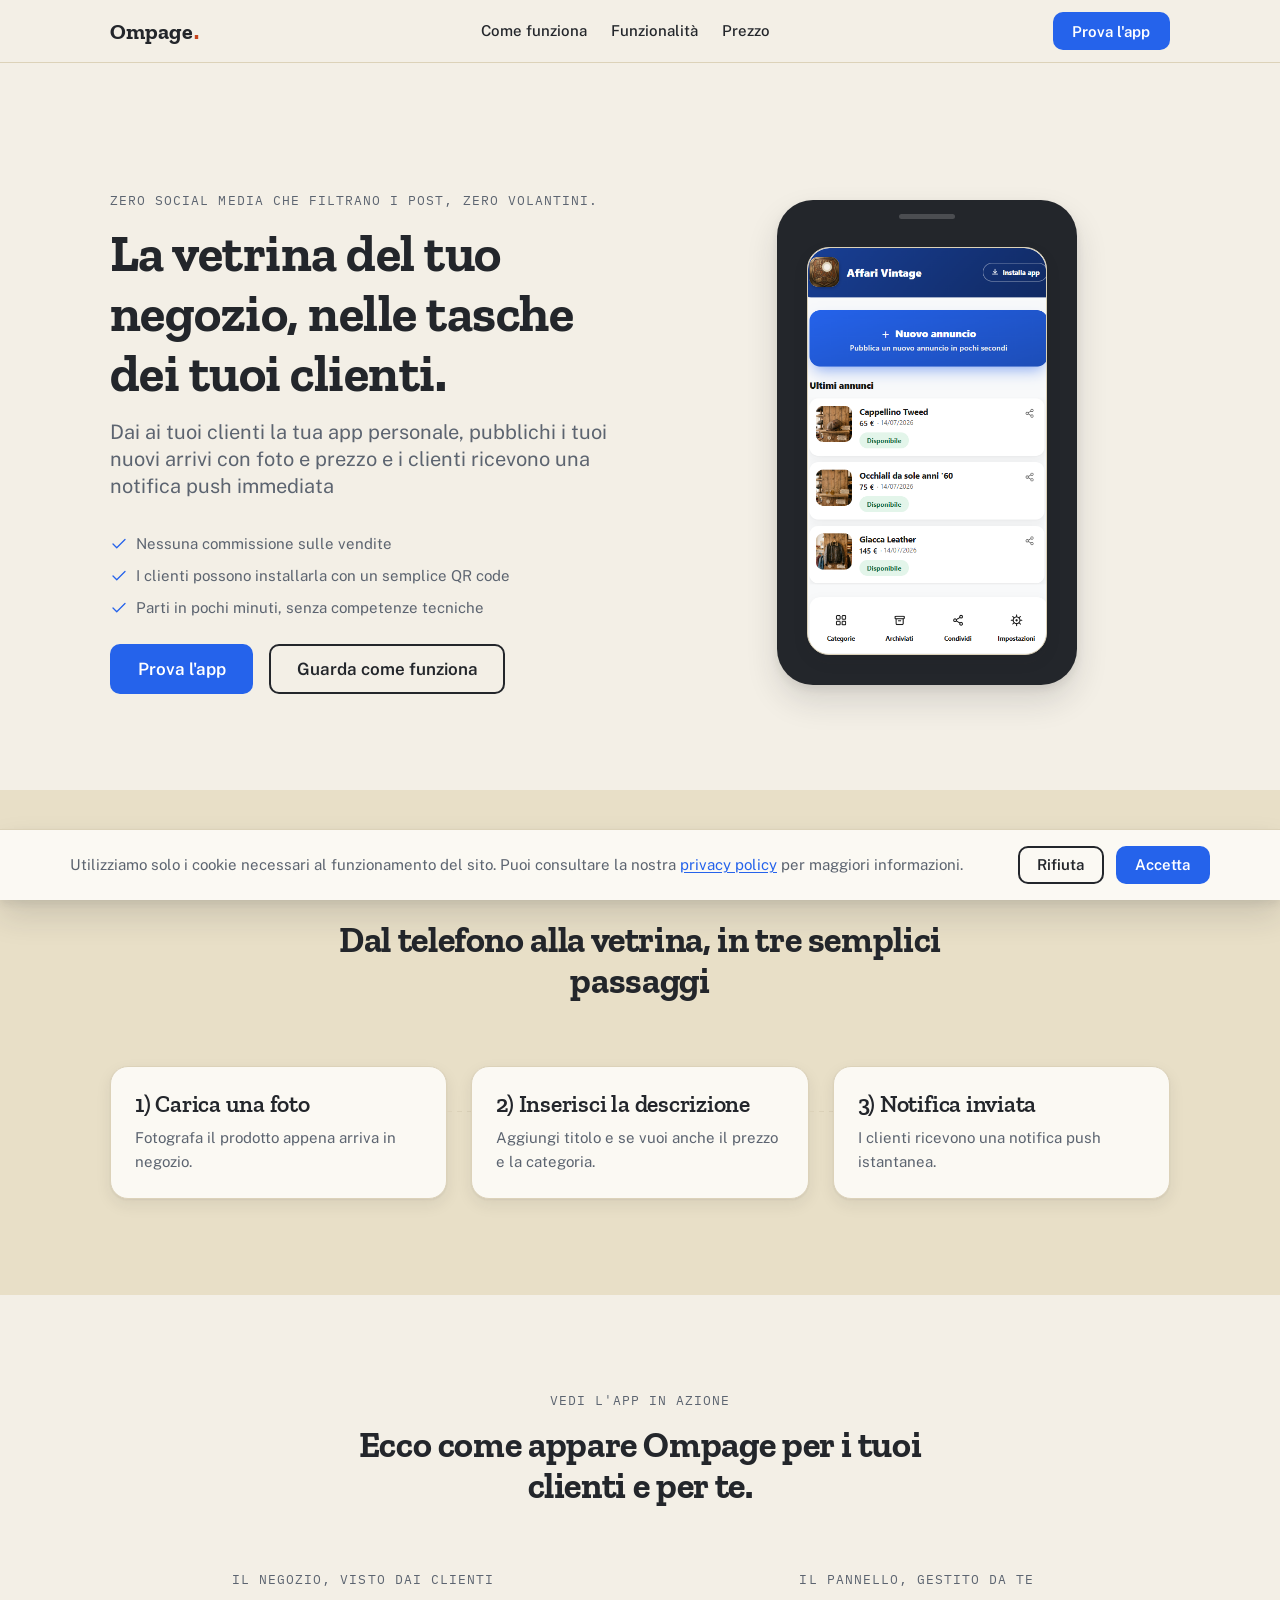
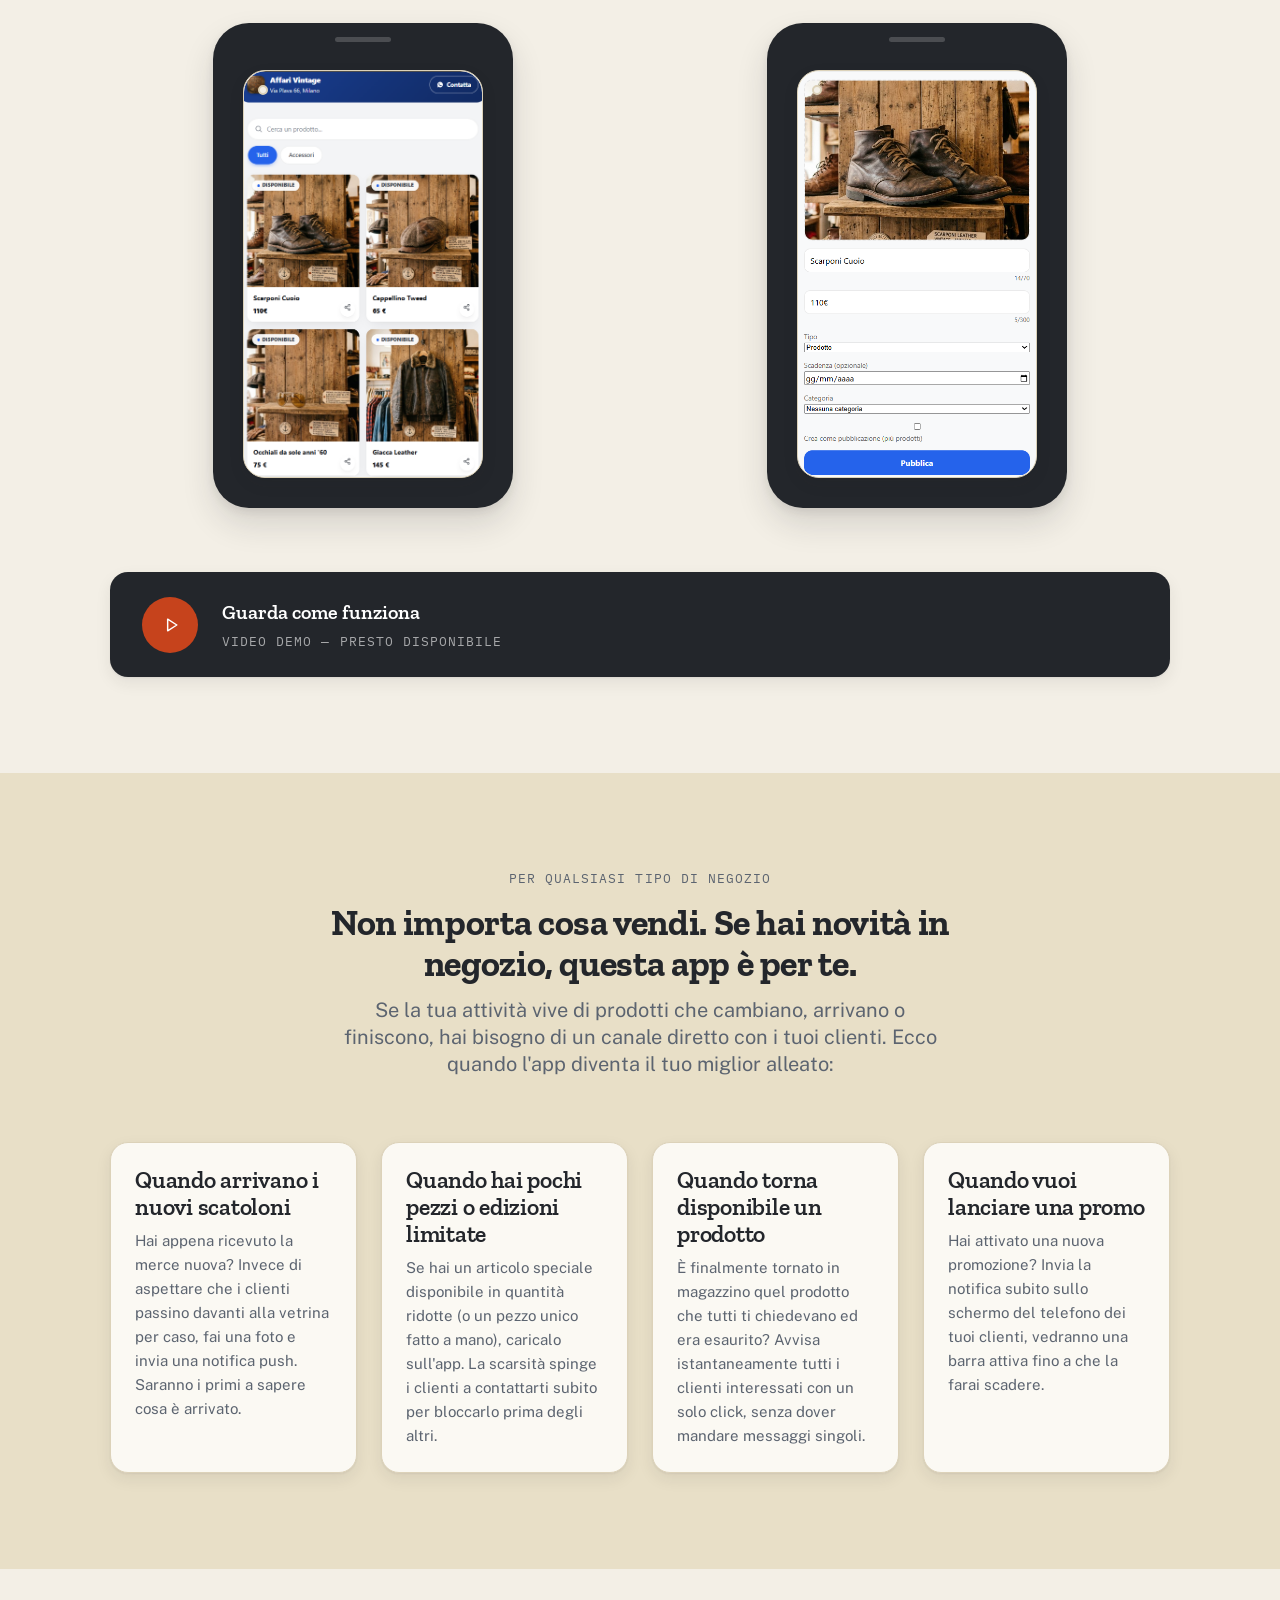
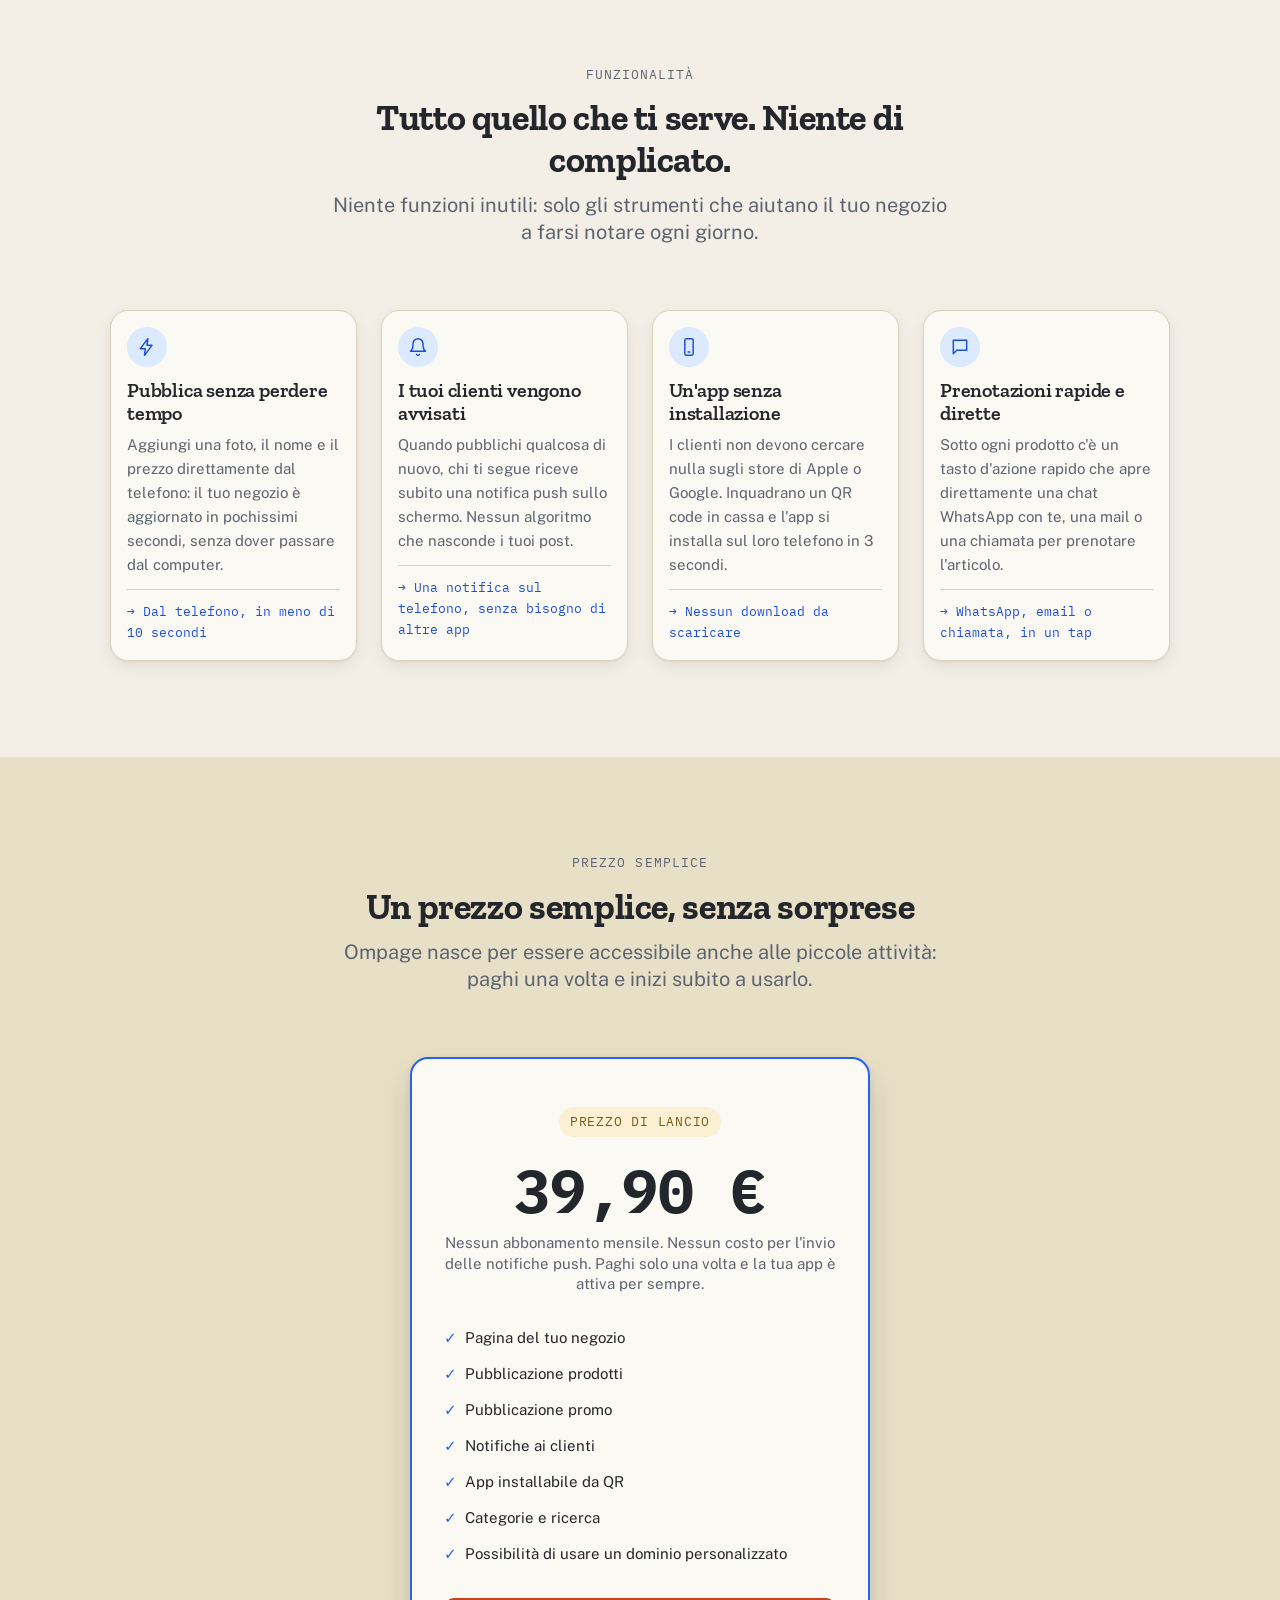
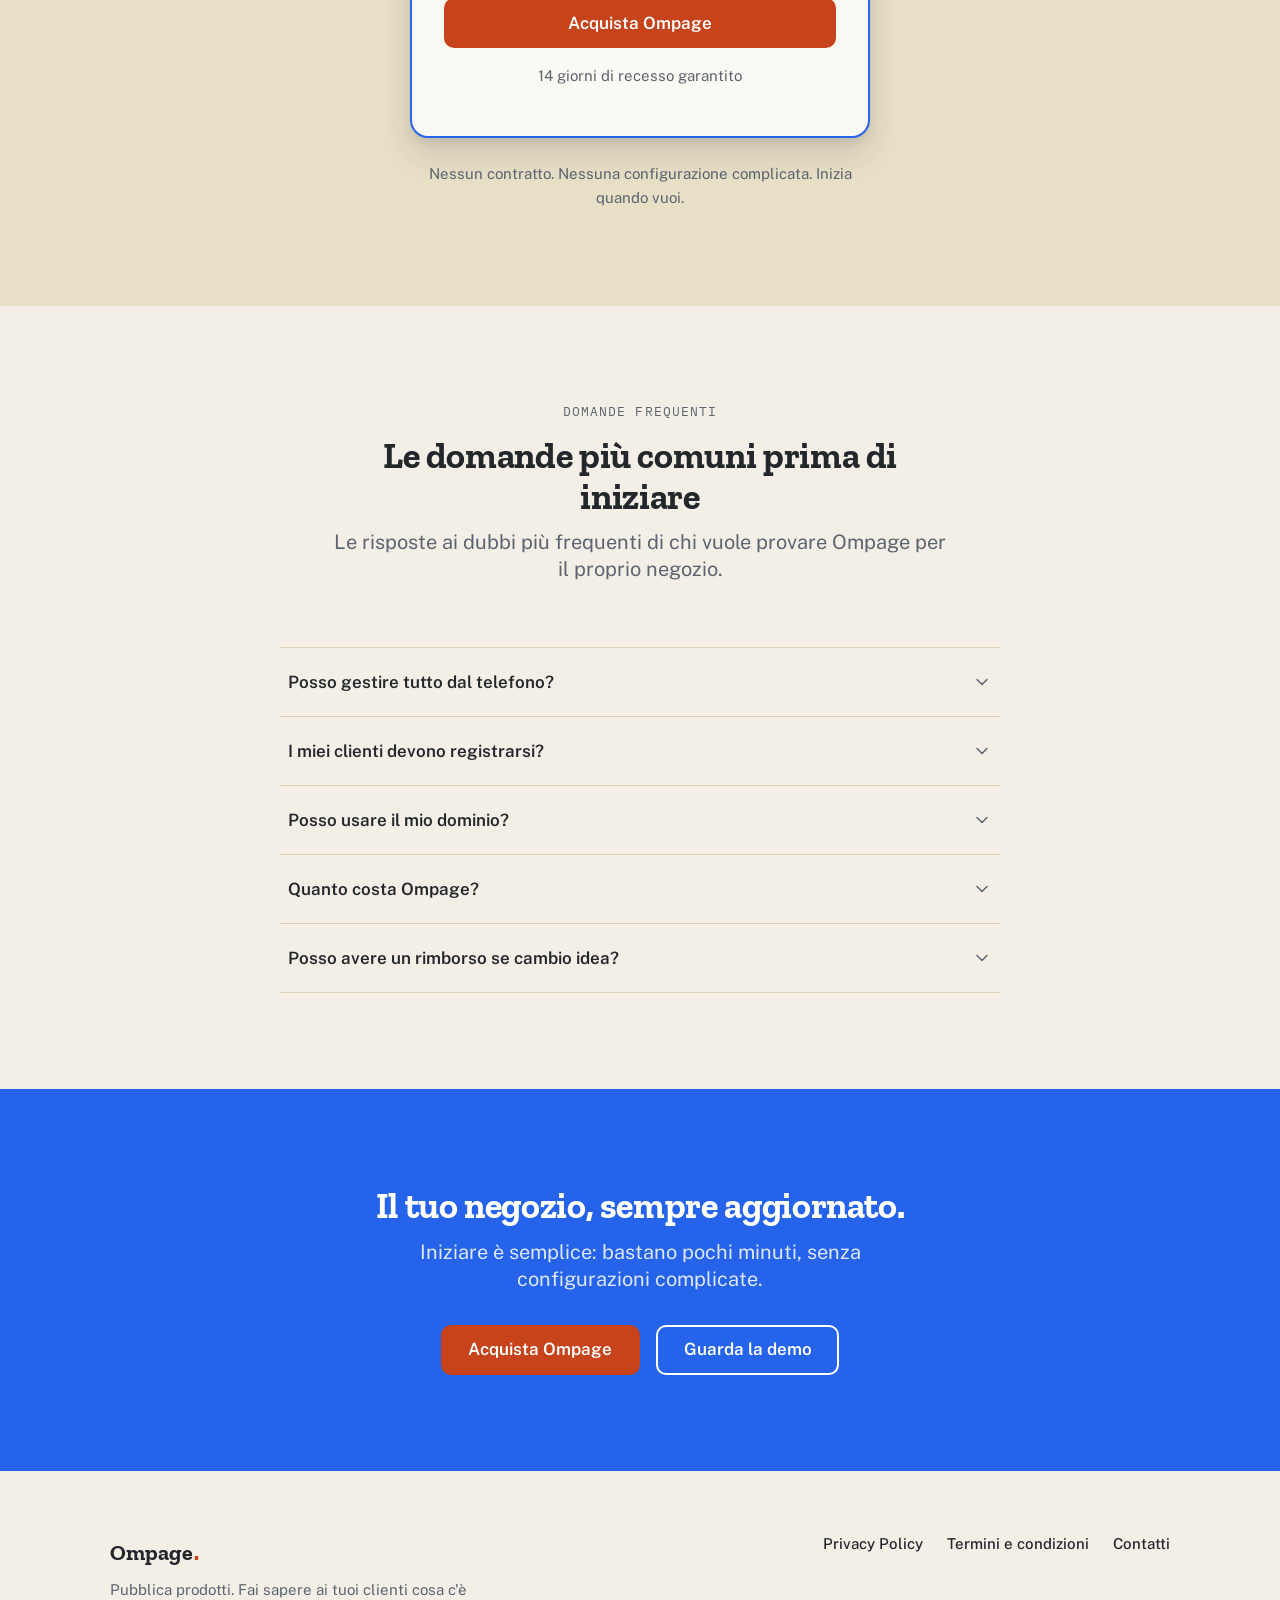
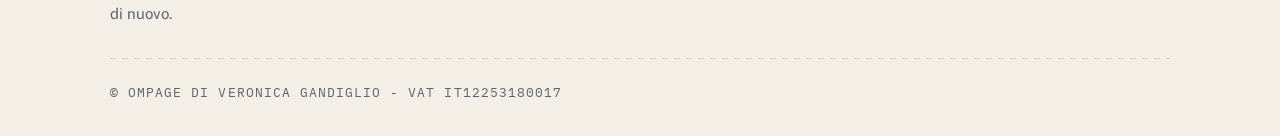
==== index.html @ 1fb94ee6 "Add files via upload" ====
<!DOCTYPE html>
<html lang="it">
<head>
  <meta charset="UTF-8">
  <meta name="viewport" content="width=device-width, initial-scale=1.0">
  <title>Ompage — Pubblica nuovi prodotti e avvisa i tuoi clienti</title>
  <meta name="description" content="Ompage è la piattaforma per negozi, attività locali e professionisti: pubblica prodotti in pochi secondi e avvisa subito i clienti con una notifica push.">
  <meta name="robots" content="index, follow">

  <!-- Open Graph — sostituire i placeholder con i valori definitivi -->
  <meta property="og:type" content="website">
  <meta property="og:url" content="https://ompage.it/">
  <meta property="og:title" content="Ompage — Pubblica nuovi prodotti e avvisa i tuoi clienti">
  <meta property="og:description" content="Ompage è la piattaforma per negozi, attività locali e professionisti: pubblica prodotti in pochi secondi e avvisa subito i clienti con una notifica push.">
  <meta property="og:image" content="/assets/og-image.png">
  <meta property="og:image:width" content="1200">
  <meta property="og:image:height" content="630">
  <meta property="og:image:alt" content="Ompage — pubblica un prodotto e avvisa subito i tuoi clienti">

  <!-- Twitter Card — sostituire i placeholder con i valori definitivi -->
  <meta name="twitter:card" content="summary_large_image">
  <meta name="twitter:title" content="Ompage — Pubblica nuovi prodotti e avvisa i tuoi clienti">
  <meta name="twitter:description" content="Ompage è la piattaforma per negozi, attività locali e professionisti: pubblica prodotti in pochi secondi e avvisa subito i clienti con una notifica push.">
  <meta name="twitter:image" content="/assets/og-image.png">
  <meta name="twitter:image:alt" content="Ompage — pubblica un prodotto e avvisa subito i tuoi clienti">

  <!-- Favicon — i file verranno aggiunti successivamente -->
  <link rel="icon" href="/favicon.ico" sizes="any">
  <link rel="icon" href="/favicon.svg" type="image/svg+xml">

  <link rel="dns-prefetch" href="//fonts.googleapis.com">
  <link rel="dns-prefetch" href="//fonts.gstatic.com">
  <link rel="preconnect" href="https://fonts.googleapis.com">
  <link rel="preconnect" href="https://fonts.gstatic.com" crossorigin>
  <link rel="preload" as="style" href="https://fonts.googleapis.com/css2?family=Zilla+Slab:wght@500;600;700&family=Public+Sans:wght@400;500;600;700&family=IBM+Plex+Mono:wght@400;500;600&display=swap">
  <link href="https://fonts.googleapis.com/css2?family=Zilla+Slab:wght@500;600;700&family=Public+Sans:wght@400;500;600;700&family=IBM+Plex+Mono:wght@400;500;600&display=swap" rel="stylesheet" media="print" onload="this.media='all'">
  <noscript><link href="https://fonts.googleapis.com/css2?family=Zilla+Slab:wght@500;600;700&family=Public+Sans:wght@400;500;600;700&family=IBM+Plex+Mono:wght@400;500;600&display=swap" rel="stylesheet"></noscript>

  <link rel="stylesheet" href="style.css">
</head>
<body>

  <a class="skip-link" href="#contenuto">Vai al contenuto</a>

  <header class="site-header">
    <div class="container site-header__inner">
      <a href="#top" class="logo">Ompage<span class="logo-dot">.</span></a>

      <nav class="site-nav" aria-label="Navigazione principale">
        <a href="#come-funziona">Come funziona</a>
        <a href="#funzionalita">Funzionalità</a>
        <a href="#prezzo">Prezzo</a>
      </nav>

      <a href="#prezzo" class="btn btn-primary btn-sm site-header__cta">Prova l'app</a>
    </div>
  </header>

  <main id="contenuto">

    <section class="hero" id="top">
      <div class="container hero__inner">

        <div class="hero__content">
          <p class="mono-label hero__eyebrow">Zero social media che filtrano i post, zero volantini.</p>

          <h1 class="hero__title">La vetrina del tuo negozio, nelle tasche dei tuoi clienti.</h1>

          <p class="hero__text text-lead">
            Dai ai tuoi clienti la tua app personale, pubblichi i tuoi nuovi arrivi con foto e prezzo e i clienti ricevono una notifica push immediata
          </p>

          <ul class="hero__trust" aria-label="Punti di fiducia">
            <li class="hero__trust-item">
              <svg class="icon icon-sm hero__trust-icon" viewBox="0 0 24 24" aria-hidden="true">
                <path d="M20 6 9 17l-5-5"></path>
              </svg>
              Nessuna commissione sulle vendite
            </li>
            <li class="hero__trust-item">
              <svg class="icon icon-sm hero__trust-icon" viewBox="0 0 24 24" aria-hidden="true">
                <path d="M20 6 9 17l-5-5"></path>
              </svg>
              I clienti possono installarla con un semplice QR code
            </li>
            <li class="hero__trust-item">
              <svg class="icon icon-sm hero__trust-icon" viewBox="0 0 24 24" aria-hidden="true">
                <path d="M20 6 9 17l-5-5"></path>
              </svg>
              Parti in pochi minuti, senza competenze tecniche
            </li>
          </ul>

          <div class="hero__actions flex flex-gap-md flex-wrap">
            <a href="#prezzo" class="btn btn-primary">Prova l'app</a>
            <a href="#come-funziona" class="btn btn-secondary">Guarda come funziona</a>
          </div>
        </div>

        <div class="hero__visual">
          <div class="phone-mockup phone-mockup--full" role="img" aria-label="Schermata dell'app vista da un cliente: il nome del negozio in alto, una card con un prodotto in vendita, il prezzo e il pulsante per condividerlo.">
            <div class="phone-mockup__frame" aria-hidden="true">
              <div class="phone-mockup__speaker"></div>

              <div class="phone-mockup__screen">
                

                <div class="card card--tag phone-mockup__card phone-mockup__card--full">
                  <div class="phone-mockup__photo">
                    <img src="./Screenshot%202026-07-14%20153319.png" alt="Anteprima dell'app Ompage" loading="eager">
                  </div>
                </div>
              </div>
            </div>
          </div>
        </div>

      </div>
    </section>

    <section id="come-funziona" class="section section--alt">
      <div class="container">

        <div class="section-header">
          <p class="mono-label">Come funziona</p>
          <h2 class="section-title">Dal telefono alla vetrina, in tre semplici passaggi</h2>
        </div>

        <div class="steps">

          <div class="step card">
            <h3 class="step__title">1) Carica una foto</h3>
            <p class="step__text">Fotografa il prodotto appena arriva in negozio.</p>
          </div>

          <div class="step card">
            <h3 class="step__title">2) Inserisci la descrizione</h3>
            <p class="step__text">Aggiungi titolo e se vuoi anche il prezzo e la categoria.</p>
          </div>

          <div class="step card">
            <h3 class="step__title">3) Notifica inviata</h3>
            <p class="step__text">I clienti ricevono una notifica push istantanea.</p>
          </div>

        </div>
      </div>
    </section>

    <section id="in-azione" class="section">
      <div class="container">

        <div class="section-header">
          <p class="mono-label">Vedi l'app in azione</p>
          <h2 class="section-title">Ecco come appare Ompage per i tuoi clienti e per te.</h2>
        </div>

        <div class="showcase">

          <div class="showcase__mockups">

            <div class="showcase__item">
              <p class="showcase__label mono-label">Il negozio, visto dai clienti</p>

              <div class="phone-mockup phone-mockup--full" role="img" aria-label="Schermata dell'app vista da un cliente.">
                <div class="phone-mockup__frame" aria-hidden="true">
                  <div class="phone-mockup__speaker"></div>

                  <div class="phone-mockup__screen">
                    <div class="card card--tag phone-mockup__card phone-mockup__card--full">
                      <div class="phone-mockup__photo">
                        <img src="./client.png" alt="Schermata client Ompage" loading="eager">
                      </div>
                    </div>
                  </div>
                </div>
              </div>
            </div>

            <div class="showcase__item">
              <p class="showcase__label mono-label">Il pannello, gestito da te</p>

              <div class="phone-mockup phone-mockup--full" role="img" aria-label="Schermata del pannello gestore.">
                <div class="phone-mockup__frame" aria-hidden="true">
                  <div class="phone-mockup__speaker"></div>

                  <div class="phone-mockup__screen">
                    <div class="card card--tag phone-mockup__card phone-mockup__card--full">
                      <div class="phone-mockup__photo">
                        <img src="./manager.png" alt="Schermata pannello Ompage" loading="eager">
                      </div>
                    </div>
                  </div>
                </div>
              </div>
            </div>

          </div>

          <div class="video-teaser">
            <button type="button" class="video-teaser__play" aria-label="Guarda il video dimostrativo">
              <svg class="icon" viewBox="0 0 24 24" fill="currentColor" stroke="none">
                <path d="M8 5v14l11-7z"></path>
              </svg>
            </button>
            <div class="video-teaser__text">
              <p class="video-teaser__title">Guarda come funziona</p>
              <p class="video-teaser__sub mono-label">Video demo — presto disponibile</p>
            </div>
          </div>

        </div>
      </div>
    </section>

    <section id="per-chi" class="section section--alt">
      <div class="container">

        <div class="section-header">
          <p class="mono-label">Per qualsiasi tipo di negozio</p>
          <h2 class="section-title">Non importa cosa vendi. Se hai novità in negozio, questa app è per te.</h2>
          <p class="section-lead">Se la tua attività vive di prodotti che cambiano, arrivano o finiscono, hai bisogno di un canale diretto con i tuoi clienti. Ecco quando l'app diventa il tuo miglior alleato:</p>
        </div>

        <div class="use-cases">

          <div class="use-case card">
            <h3 class="use-case__title">Quando arrivano i nuovi scatoloni</h3>
            <p class="use-case__text">Hai appena ricevuto la merce nuova? Invece di aspettare che i clienti passino davanti alla vetrina per caso, fai una foto e invia una notifica push. Saranno i primi a sapere cosa è arrivato.</p>
          </div>

          <div class="use-case card">
            <h3 class="use-case__title">Quando hai pochi pezzi o edizioni limitate</h3>
            <p class="use-case__text">Se hai un articolo speciale disponibile in quantità ridotte (o un pezzo unico fatto a mano), caricalo sull'app. La scarsità spinge i clienti a contattarti subito per bloccarlo prima degli altri.</p>
          </div>

          <div class="use-case card">
            <h3 class="use-case__title">Quando torna disponibile un prodotto</h3>
            <p class="use-case__text">È finalmente tornato in magazzino quel prodotto che tutti ti chiedevano ed era esaurito? Avvisa istantaneamente tutti i clienti interessati con un solo click, senza dover mandare messaggi singoli.</p>
          </div>

          <div class="use-case card">
            <h3 class="use-case__title">Quando vuoi lanciare una promo</h3>
            <p class="use-case__text">Hai attivato una nuova promozione? Invia la notifica subito sullo schermo del telefono dei tuoi clienti, vedranno una barra attiva fino a che la farai scadere.</p>
          </div>

        </div>
      </div>
    </section>

    <section id="funzionalita" class="section">
      <div class="container">

        <div class="section-header">
          <p class="mono-label">Funzionalità</p>
          <h2 class="section-title">Tutto quello che ti serve. Niente di complicato.</h2>
          <p class="section-lead">Niente funzioni inutili: solo gli strumenti che aiutano il tuo negozio a farsi notare ogni giorno.</p>
        </div>

        <div class="features-grid">

          <div class="feature-card card">
            <div class="feature-card__icon" aria-hidden="true">
              <svg class="icon" viewBox="0 0 24 24">
                <path d="M13 2 4 14h6l-1 8 9-12h-6l1-8z"></path>
              </svg>
            </div>
            <h3 class="feature-card__title">Pubblica senza perdere tempo</h3>
            <p class="feature-card__text">Aggiungi una foto, il nome e il prezzo direttamente dal telefono: il tuo negozio è aggiornato in pochissimi secondi, senza dover passare dal computer.</p>
            <p class="feature-card__detail">→ Dal telefono, in meno di 10 secondi</p>
          </div>

          <div class="feature-card card">
            <div class="feature-card__icon" aria-hidden="true">
              <svg class="icon" viewBox="0 0 24 24">
                <path d="M6 8a6 6 0 0 1 12 0c0 7 3 9 3 9H3s3-2 3-9"></path>
                <path d="M10.3 21a1.94 1.94 0 0 0 3.4 0"></path>
              </svg>
            </div>
            <h3 class="feature-card__title">I tuoi clienti vengono avvisati</h3>
            <p class="feature-card__text">Quando pubblichi qualcosa di nuovo, chi ti segue riceve subito una notifica push sullo schermo. Nessun algoritmo che nasconde i tuoi post.</p>
            <p class="feature-card__detail">→ Una notifica sul telefono, senza bisogno di altre app</p>
          </div>

          <div class="feature-card card">
            <div class="feature-card__icon" aria-hidden="true">
              <svg class="icon" viewBox="0 0 24 24">
                <rect x="7" y="2" width="10" height="20" rx="2"></rect>
                <path d="M11 18h2"></path>
              </svg>
            </div>
            <h3 class="feature-card__title">Un'app senza installazione</h3>
            <p class="feature-card__text">I clienti non devono cercare nulla sugli store di Apple o Google. Inquadrano un QR code in cassa e l'app si installa sul loro telefono in 3 secondi.</p>
            <p class="feature-card__detail">→ Nessun download da scaricare</p>
          </div>

          <div class="feature-card card">
            <div class="feature-card__icon" aria-hidden="true">
              <svg class="icon" viewBox="0 0 24 24">
                <path d="M4 4h16v12H8l-4 4V4z"></path>
              </svg>
            </div>
            <h3 class="feature-card__title">Prenotazioni rapide e dirette</h3>
            <p class="feature-card__text">Sotto ogni prodotto c'è un tasto d'azione rapido che apre direttamente una chat WhatsApp con te, una mail o una chiamata per prenotare l'articolo.</p>
            <p class="feature-card__detail">→ WhatsApp, email o chiamata, in un tap</p>
          </div>

        </div>
      </div>
    </section>

    <section id="prezzo" class="section section--alt">
      <div class="container">

        <div class="section-header">
          <p class="mono-label">Prezzo semplice</p>
          <h2 class="section-title">Un prezzo semplice, senza sorprese</h2>
          <p class="section-lead">Ompage nasce per essere accessibile anche alle piccole attività: paghi una volta e inizi subito a usarlo.</p>
        </div>

        <div class="pricing-card-wrap">

          <div class="pricing-card card">

            <div class="pricing-card__top">
              <span class="badge badge--new">Prezzo di lancio</span>
            </div>

            <div class="pricing-card__price">
              <span class="pricing-card__amount">39,90 €</span>
              <span class="pricing-card__once">Nessun abbonamento mensile. Nessun costo per l'invio delle notifiche push. Paghi solo una volta e la tua app è attiva per sempre.</span>
            </div>

            <ul class="pricing-card__list">
              <li>Pagina del tuo negozio</li>
              <li>Pubblicazione prodotti</li>
              <li>Pubblicazione promo</li>
              <li>Notifiche ai clienti</li>
              <li>App installabile da QR</li>
              <li>Categorie e ricerca</li>
              <li>Possibilità di usare un dominio personalizzato</li>
            </ul>

            <!-- CTA di acquisto: sostituire data-checkout-url con il link reale del checkout Lemon Squeezy -->
            <a href="#" class="btn btn-accent pricing-card__cta" data-checkout-url="INSERIRE_LINK_LEMON_SQUEEZY">Acquista Ompage</a>

            <p class="pricing-card__guarantee">14 giorni di recesso garantito</p>

          </div>

          <p class="pricing-note">Nessun contratto. Nessuna configurazione complicata. Inizia quando vuoi.</p>

        </div>
      </div>
    </section>

    <section id="faq" class="section">
      <div class="container">

        <div class="section-header">
          <p class="mono-label">Domande frequenti</p>
          <h2 class="section-title">Le domande più comuni prima di iniziare</h2>
          <p class="section-lead">Le risposte ai dubbi più frequenti di chi vuole provare Ompage per il proprio negozio.</p>
        </div>

        <div class="faq-accordion">

          

          <div class="faq-item">
            <h3 class="faq-item__heading">
              <button type="button" class="faq-item__question" aria-expanded="false" aria-controls="faq-answer-2" id="faq-question-2">
                <span>Posso gestire tutto dal telefono?</span>
                <svg class="icon faq-item__chevron" viewBox="0 0 24 24" aria-hidden="true">
                  <path d="M6 9l6 6 6-6"></path>
                </svg>
              </button>
            </h3>
            <div class="faq-item__answer" id="faq-answer-2" role="region" aria-labelledby="faq-question-2" aria-hidden="true">
              <div class="faq-item__answer-inner">
                <p>Sì. Puoi pubblicare nuovi prodotti, aggiornare informazioni e gestire il tuo negozio direttamente dallo smartphone.</p>
              </div>
            </div>
          </div>

          <div class="faq-item">
            <h3 class="faq-item__heading">
              <button type="button" class="faq-item__question" aria-expanded="false" aria-controls="faq-answer-3" id="faq-question-3">
                <span>I miei clienti devono registrarsi?</span>
                <svg class="icon faq-item__chevron" viewBox="0 0 24 24" aria-hidden="true">
                  <path d="M6 9l6 6 6-6"></path>
                </svg>
              </button>
            </h3>
            <div class="faq-item__answer" id="faq-answer-3" role="region" aria-labelledby="faq-question-3" aria-hidden="true">
              <div class="faq-item__answer-inner">
                <p>No. Possono vedere i tuoi prodotti e ricevere aggiornamenti senza creare un account complicato.</p>
              </div>
            </div>
          </div>

          <div class="faq-item">
            <h3 class="faq-item__heading">
              <button type="button" class="faq-item__question" aria-expanded="false" aria-controls="faq-answer-4" id="faq-question-4">
                <span>Posso usare il mio dominio?</span>
                <svg class="icon faq-item__chevron" viewBox="0 0 24 24" aria-hidden="true">
                  <path d="M6 9l6 6 6-6"></path>
                </svg>
              </button>
            </h3>
            <div class="faq-item__answer" id="faq-answer-4" role="region" aria-labelledby="faq-question-4" aria-hidden="true">
              <div class="faq-item__answer-inner">
                <p>Sì. Puoi collegare un dominio personalizzato al tuo negozio. La configurazione viene spiegata con una guida semplice.</p>
              </div>
            </div>
          </div>

          <div class="faq-item">
            <h3 class="faq-item__heading">
              <button type="button" class="faq-item__question" aria-expanded="false" aria-controls="faq-answer-5" id="faq-question-5">
                <span>Quanto costa Ompage?</span>
                <svg class="icon faq-item__chevron" viewBox="0 0 24 24" aria-hidden="true">
                  <path d="M6 9l6 6 6-6"></path>
                </svg>
              </button>
            </h3>
            <div class="faq-item__answer" id="faq-answer-5" role="region" aria-labelledby="faq-question-5" aria-hidden="true">
              <div class="faq-item__answer-inner">
                <p>Il prezzo di lancio è 39,90 € con pagamento una tantum. Non ci sono abbonamenti mensili.</p>
              </div>
            </div>
          </div>

          <div class="faq-item">
            <h3 class="faq-item__heading">
              <button type="button" class="faq-item__question" aria-expanded="false" aria-controls="faq-answer-6" id="faq-question-6">
                <span>Posso avere un rimborso se cambio idea?</span>
                <svg class="icon faq-item__chevron" viewBox="0 0 24 24" aria-hidden="true">
                  <path d="M6 9l6 6 6-6"></path>
                </svg>
              </button>
            </h3>
            <div class="faq-item__answer" id="faq-answer-6" role="region" aria-labelledby="faq-question-6" aria-hidden="true">
              <div class="faq-item__answer-inner">
                <p>Sì. Hai 14 giorni di diritto di recesso dall'acquisto: se cambi idea, ricevi il rimborso completo.</p>
              </div>
            </div>
          </div>

        </div>
      </div>
    </section>

    <section id="cta-finale" class="section cta-final">
      <div class="container cta-final__inner">
        <h2 class="cta-final__title">Il tuo negozio, sempre aggiornato.</h2>
        <p class="cta-final__subtitle">Iniziare è semplice: bastano pochi minuti, senza configurazioni complicate.</p>
        <div class="cta-final__actions flex flex-gap-md flex-wrap">
          <!-- CTA di acquisto: sostituire data-checkout-url con il link reale del checkout Lemon Squeezy -->
          <a href="#prezzo" class="btn btn-accent" data-checkout-url="INSERIRE_LINK_LEMON_SQUEEZY">Acquista Ompage</a>
          <a href="#in-azione" class="btn btn-secondary">Guarda la demo</a>
        </div>
      </div>
    </section>

  </main>

  <footer class="site-footer">
    <div class="container">

      <div class="site-footer__top">
        <div class="site-footer__brand">
          <a href="#top" class="logo">Ompage<span class="logo-dot">.</span></a>
          <p class="site-footer__tagline">Pubblica prodotti. Fai sapere ai tuoi clienti cosa c'è di nuovo.</p>
        </div>

        <nav class="site-footer__links" aria-label="Link utili">
          <button type="button" class="site-footer__link" data-modal-open="privacy">Privacy Policy</button>
          <button type="button" class="site-footer__link" data-modal-open="termini">Termini e condizioni</button>
          <button type="button" class="site-footer__link" data-modal-open="contatti">Contatti</button>
        </nav>
      </div>

      <hr class="thread-divider">

      <p class="site-footer__copy mono-label">© Ompage di Veronica Gandiglio - VAT IT12253180017</p>

    </div>
  </footer>

  <dialog id="modal-privacy" class="modal modal--scrollable">
    <div class="modal__inner">
      <div class="modal__header">
        <h3 class="modal__title">Privacy Policy</h3>
        <button type="button" class="modal__close" data-modal-close aria-label="Chiudi">
          <svg class="icon" viewBox="0 0 24 24">
            <path d="M18 6 6 18"></path>
            <path d="M6 6l12 12"></path>
          </svg>
        </button>
      </div>
      <div class="modal__body">
        <p class="mono-label">Ultimo aggiornamento: 17/07/2026</p>

        <h4>Privacy Policy - Ompage.it</h4>

        <h4>1. Ruoli nel Trattamento dei Dati</h4>
        <p><strong>Titolare del Trattamento:</strong> Il Titolare del trattamento per i dati relativi ai Commercianti (Gestori) è Veronica Gandiglio, contattabile a veronica.ompage@gmail.com.</p>
        <p><strong>Responsabile del Trattamento:</strong> Per i dati dei clienti finali dei negozi (es. token push delle vetrine), Ompage agisce esclusivamente come Responsabile del Trattamento (Data Processor) per conto dei rispettivi Gestori dei negozi, che rimangono i Titolari autonomi del trattamento.</p>

        <h4>2. Tipologia di Dati Trattati e Finalità</h4>

        <h5 style="margin: 0.75rem 0 0.25rem; font-size: 1rem; font-weight: 600;">A. Dati dei Commercianti (Gestori)</h5>
        <p><strong>Dati raccolti:</strong> Email di registrazione (tramite Lemon Squeezy), nome del negozio, logo, preferenze di branding e informazioni sui prodotti caricati.</p>
        <p><strong>Finalità:</strong> Consentire l'erogazione del servizio, la gestione dell'account e la fatturazione.</p>
        <p><strong>Cookie Tecnici:</strong> Per l'accesso all'area di gestione viene utilizzato un cookie tecnico di sessione (<code>__Host-session</code>), necessario a garantire la sicurezza dell'autenticazione. Non vengono utilizzati cookie di profilazione o tracciamento commerciale.</p>

        <h5 style="margin: 0.75rem 0 0.25rem; font-size: 1rem; font-weight: 600;">B. Dati dei Clienti Finali (Visitatori delle vetrine dei negozi)</h5>
        <p>Ompage adotta un approccio di "Privacy by Design". Non raccoglie né memorizza dati identificativi personali (nomi, email, indirizzi IP o numeri di telefono) dei clienti che visitano le vetrine dei negozi.</p>
        <p><strong>Notifiche Push:</strong> Se il cliente finale acconsente a ricevere notifiche, viene memorizzato unicamente un token crittografato anonimo generato dal browser. Questo token è associato esclusivamente al tenant (negozio) specifico.</p>
        <p><strong>Conservazione:</strong> I token delle notifiche push vengono cancellati automaticamente dopo 90 giorni di inattività o immediatamente in caso di disattivazione manuale da parte dell'utente.</p>

        <h4>3. Base Giuridica e Conservazione</h4>
        <p>Il trattamento si basa sull'esecuzione del contratto di servizio (per i Commercianti) e sul consenso esplicito fornito tramite il browser (per l'attivazione delle notifiche push dei Clienti Finali). I dati dei commercianti vengono conservati per tutta la durata del rapporto contrattuale e nei termini stabiliti dalla legge per scopi amministrativi e fiscali.</p>

        <h4>4. Destinatari e Trasferimento dei Dati</h4>
        <p>I dati sono ospitati e trattati tramite fornitori che garantiscono standard di sicurezza conformi al GDPR:</p>
        <ol>
          <li><strong>Lemon Squeezy LLC</strong> (USA) - Gestione dei pagamenti e delle licenze (basato su clausole contrattuali standard).</li>
          <li><strong>Cloudflare Inc.</strong> (USA/Globale) - Infrastruttura server, database D1 e storage R2. Qualora i dati siano trasferiti al di fuori del SEE, Cloudflare garantisce il rispetto delle Clausole Contrattuali Standard (SCC).</li>
        </ol>

        <h4>5. Diritti dell'Interessato</h4>
        <p>Gli interessati possono esercitare in qualsiasi momento i diritti previsti dal GDPR (accesso, rettifica, cancellazione, limitazione) inviando una richiesta a veronica.ompage@gmail.com.</p>
      </div>
    </div>
  </dialog>

  <dialog id="modal-termini" class="modal modal--scrollable">
    <div class="modal__inner">
      <div class="modal__header">
        <h3 class="modal__title">Termini e condizioni</h3>
        <button type="button" class="modal__close" data-modal-close aria-label="Chiudi">
          <svg class="icon" viewBox="0 0 24 24">
            <path d="M18 6 6 18"></path>
            <path d="M6 6l12 12"></path>
          </svg>
        </button>
      </div>
      <div class="modal__body">
        <p class="mono-label">Ultimo aggiornamento: 14/07/2026</p>

        <h4>CONTRATTO DI LICENZA D’USO – OMPAGE.IT</h4>
        <p>Il presente contratto regola l’utilizzo della piattaforma Ompage.it (di seguito "Ompage" o "il Servizio") fornito da [Tuo Nome / Tua Ditta/Società], (di seguito "il Fornitore").</p>

        <h4>1. Destinazione d&#39;Uso del Servizio</h4>
        <p>Ompage è uno strumento concepito principalmente per uso professionale, commerciale e imprenditoriale. Qualora l&#39;Utente agisca in qualità di consumatore (ai sensi delle normative a tutela dei consumatori applicabili), si applicheranno le tutele inderogabili di legge previste nel suo paese di residenza.</p>

        <h4>2. Definizione di Licenza "Lifetime" (A Vita)</h4>
        <p>L&#39;acquisto del Servizio prevede un pagamento unico ("una tantum") gestito tramite il nostro partner di fatturazione (Lemon Squeezy). La licenza d&#39;uso si intende concessa per l&#39;intera durata della vita commerciale del Servizio. Qualora il Fornitore decida di cessare definitivamente lo sviluppo, la manutenzione o l&#39;erogazione di Ompage, la licenza cesserà di avere efficacia. In tal caso, nessun rimborso sarà dovuto per gli acquisti effettuati oltre il periodo di garanzia di 14 giorni.</p>

        <h4>3. Sospensione e Risoluzione (Abusi)</h4>
        <p>È severamente vietato utilizzare Ompage per pubblicare o diffondere contenuti illegali, pornografici, pedopornografici, lesivi del diritto d&#39;autore o contrari all&#39;ordine pubblico. In caso di violazione accertata o di fondato sospetto, Ompage si riserva il diritto di sospendere o risolvere l&#39;account dell&#39;utente, disabilitando l&#39;accesso al Servizio.</p>

        <h4>4. Dismissione del Servizio</h4>
        <p>Il Fornitore si riserva il diritto di dismettere o interrompere definitivamente l&#39;erogazione di Ompage. In tale eventualità, il Servizio potrà essere dismesso previo ragionevole preavviso di almeno 30 giorni, comunicato agli utenti registrati tramite email o avviso all&#39;interno della piattaforma, al fine di consentire l&#39;esportazione dei dati inseriti.</p>

        <h4>5. Limitazione di Responsabilità</h4>
        <p>Nei limiti massimi consentiti dalle leggi applicabili, il Fornitore non sarà responsabile per danni indiretti, perdita di dati, interruzioni dell&#39;attività o mancati guadagni derivanti dall&#39;uso o dall&#39;impossibilità di usare il Servizio. L&#39;eventuale responsabilità complessiva del Fornitore non potrà in ogni caso superare la somma effettivamente corrisposta dall&#39;Utente per l&#39;acquisto della licenza d&#39;uso del Servizio.</p>

      </div>
    </div>
  </dialog>


  <dialog id="modal-contatti" class="modal">
    <div class="modal__inner">
      <div class="modal__header">
        <h3 class="modal__title">Contatti</h3>
        <button type="button" class="modal__close" data-modal-close aria-label="Chiudi">
          <svg class="icon" viewBox="0 0 24 24">
            <path d="M18 6 6 18"></path>
            <path d="M6 6l12 12"></path>
          </svg>
        </button>
      </div>
      <div class="modal__body">
        <p>Hai domande su Ompage o sul tuo negozio? Scrivi a <a href="mailto:veronica.ompage@gmail.com">veronica.ompage@gmail.com</a>.</p>
      </div>
    </div>
  </dialog>

  <div id="cookie-bar" class="cookie-bar" role="dialog" aria-live="polite" aria-label="Gestione cookie">
    <div class="cookie-bar__inner">
      <p class="cookie-bar__text">
        Utilizziamo solo i cookie necessari al funzionamento del sito. Puoi consultare la nostra
        <button type="button" class="cookie-bar__link" data-modal-open="privacy">privacy policy</button>
        per maggiori informazioni.
      </p>
      <div class="cookie-bar__actions">
        <button type="button" class="btn btn-secondary btn-sm" id="cookie-reject">Rifiuta</button>
        <button type="button" class="btn btn-primary btn-sm" id="cookie-accept">Accetta</button>
      </div>
    </div>
  </div>

  <script src="script.js" defer></script>

</body>
</html>
---- style.css ----
/*
  OMPAGE — DESIGN SYSTEM
  Fondamenta visive per il sito ufficiale.

  Concetto guida: il cartellino del prezzo scritto a mano e appeso in
  vetrina. Da qui nascono la palette (carta, cartone, verde insegna,
  rosso cartellino) e il dettaglio ricorrente del piccolo foro forato
  in alto a sinistra delle card (vedi .card--tag).

  Font da caricare in HTML (non usare @import in CSS, rallenta il
  rendering):

  <link rel="preconnect" href="https://fonts.googleapis.com">
  <link rel="preconnect" href="https://fonts.gstatic.com" crossorigin>
  <link href="https://fonts.googleapis.com/css2?family=Zilla+Slab:wght@500;600;700&family=Public+Sans:wght@400;500;600;700&family=IBM+Plex+Mono:wght@400;500;600&display=swap" rel="stylesheet">
*/

:root {
  /* ===== Colore — nomi legati al mondo del negozio ===== */
  --color-bg: #F3EFE6;          /* Carta */
  --color-bg-alt: #E8DFC7;      /* Cartone, per sezioni alternate */
  --color-surface: #FBF9F3;     /* superficie card, leggermente sollevata dalla carta */
  --color-white: #FFFFFF;

  --color-ink: #23262B;          /* Inchiostro — testo principale, non nero puro */
  --color-ink-soft: #5C6470;     /* testo secondario, didascalie */
  --color-line: #DCD2B9;        /* bordi sottili, divisori */

  --color-primary: #2563EB;     /* Blu principale — azione principale, fiducia */
  --color-primary-dark: #1D4ED8;/* hover/active */
  --color-primary-soft: #DBEAFE;/* sfondo badge "disponibile" */

  --color-accent: #C6431C;      /* Rosso cartellino — CTA forte, evidenza singola */
  --color-accent-dark: #A83715; /* hover/active */

  --color-highlight: #E4A93A;   /* Senape — evidenze leggere, badge "nuovo" */
  --color-highlight-soft: #FBEFD4;

  --color-sold: #8B8378;        /* stato "venduto", neutro e discreto */
  --color-sold-bg: #EFEBE3;

  /* ===== Tipografia ===== */
  --font-display: 'Zilla Slab', Georgia, serif;      /* titoli — lettering da insegna */
  --font-body: 'Public Sans', system-ui, -apple-system, sans-serif; /* testo — massima leggibilità */
  --font-mono: 'IBM Plex Mono', 'SFMono-Regular', monospace;        /* prezzi, orari, badge — voce da scontrino */

  --text-xs: 0.8125rem;   /* 13px — micro label, mono */
  --text-sm: 0.9375rem;   /* 15px — testo secondario */
  --text-base: 1.0625rem; /* 17px — corpo del testo */
  --text-lg: 1.25rem;     /* 20px — prezzi, lead paragraph */
  --text-h3: clamp(1.25rem, 1.15rem + 0.4vw, 1.5rem);   /* 20–24px */
  --text-h2: clamp(1.75rem, 1.5rem + 1.2vw, 2.25rem);   /* 28–36px */
  --text-h1: clamp(2.25rem, 1.7rem + 2.5vw, 3.25rem);   /* 36–52px */

  --leading-tight: 1.15;
  --leading-snug: 1.35;
  --leading-normal: 1.6;

  --weight-regular: 400;
  --weight-medium: 500;
  --weight-semibold: 600;
  --weight-bold: 700;

  /* ===== Spaziatura — griglia a base 4px ===== */
  --space-1: 0.25rem;  /* 4px */
  --space-2: 0.5rem;   /* 8px */
  --space-3: 0.75rem;  /* 12px */
  --space-4: 1rem;     /* 16px */
  --space-5: 1.5rem;   /* 24px */
  --space-6: 2rem;     /* 32px */
  --space-7: 3rem;     /* 48px */
  --space-8: 4rem;     /* 64px */
  --space-9: 6rem;     /* 96px — ritmo verticale fra sezioni, desktop */
  --space-10: 8rem;    /* 128px */

  /* ===== Layout ===== */
  --container-max: 1140px;
  --container-pad: clamp(1.25rem, 4vw, 2.5rem);

  /* ===== Forma ===== */
  --radius-sm: 6px;
  --radius-md: 10px;
  --radius-lg: 18px;
  --radius-pill: 999px;

  /* ===== Ombra — solo per "sollevare" la carta, mai decorativa ===== */
  --shadow-card: 0 1px 2px rgba(35, 38, 43, 0.06), 0 6px 16px rgba(35, 38, 43, 0.08);
  --shadow-elevated: 0 4px 8px rgba(35, 38, 43, 0.08), 0 16px 32px rgba(35, 38, 43, 0.14);

  /* ===== Movimento ===== */
  --transition-base: 150ms ease;
  --transition-slow: 300ms ease;
}

/* ============================================================
   RESET DI BASE
   ============================================================ */

*, *::before, *::after {
  box-sizing: border-box;
}

html {
  -webkit-text-size-adjust: 100%;
  scroll-behavior: smooth;
}

body {
  margin: 0;
  background: var(--color-bg);
  color: var(--color-ink);
  font-family: var(--font-body);
  font-size: var(--text-base);
  font-weight: var(--weight-regular);
  line-height: var(--leading-normal);
  -webkit-font-smoothing: antialiased;
  -moz-osx-font-smoothing: grayscale;
  overflow-x: hidden;
}

img, picture, svg {
  display: block;
  max-width: 100%;
}

::selection {
  background: var(--color-highlight);
  color: var(--color-ink);
}

a {
  color: var(--color-primary);
  text-decoration-thickness: 1px;
  text-underline-offset: 2px;
}
a:hover { color: var(--color-primary-dark); }

:focus-visible {
  outline: 3px solid var(--color-accent);
  outline-offset: 2px;
  border-radius: var(--radius-sm);
}

@media (prefers-reduced-motion: reduce) {
  *, *::before, *::after {
    animation-duration: 0.01ms !important;
    animation-iteration-count: 1 !important;
    transition-duration: 0.01ms !important;
    scroll-behavior: auto !important;
  }
}

/* ============================================================
   TIPOGRAFIA
   ============================================================ */

h1, h2, h3, h4 {
  font-family: var(--font-display);
  color: var(--color-ink);
  margin: 0 0 var(--space-4);
  line-height: var(--leading-tight);
  letter-spacing: -0.01em;
}

h1 { font-size: var(--text-h1); font-weight: var(--weight-bold); }
h2 { font-size: var(--text-h2); font-weight: var(--weight-bold); }
h3 { font-size: var(--text-h3); font-weight: var(--weight-semibold); }
h4 { font-size: var(--text-lg); font-weight: var(--weight-semibold); }

p {
  margin: 0 0 var(--space-4);
  font-size: var(--text-base);
  line-height: var(--leading-normal);
}

.text-lead {
  font-size: var(--text-lg);
  line-height: var(--leading-snug);
  color: var(--color-ink);
}

.text-small, small {
  font-size: var(--text-sm);
  color: var(--color-ink-soft);
}

.text-soft { color: var(--color-ink-soft); }

/* Etichette in stile "scontrino": timestamp, micro-label, metadati */
.mono-label {
  font-family: var(--font-mono);
  font-size: var(--text-xs);
  text-transform: uppercase;
  letter-spacing: 0.08em;
  color: var(--color-ink-soft);
}

.text-mono {
  font-family: var(--font-mono);
  font-variant-numeric: tabular-nums;
}

/* Prezzo — sempre in mono, sempre ben leggibile */
.price {
  font-family: var(--font-mono);
  font-weight: var(--weight-semibold);
  font-size: var(--text-lg);
  color: var(--color-ink);
}

/* ============================================================
   LAYOUT
   ============================================================ */

.container {
  width: 100%;
  max-width: var(--container-max);
  margin-inline: auto;
  padding-inline: var(--container-pad);
}

.section {
  padding-block: var(--space-9);
}
.section--alt {
  background: var(--color-bg-alt);
}
.section--tight {
  padding-block: var(--space-7);
}

@media (max-width: 640px) {
  .section { padding-block: var(--space-7); }
}

.grid {
  display: grid;
  gap: var(--space-5);
}
.grid-auto {
  grid-template-columns: repeat(auto-fit, minmax(240px, 1fr));
}
.grid-2 { grid-template-columns: repeat(2, minmax(0, 1fr)); }
.grid-3 { grid-template-columns: repeat(3, minmax(0, 1fr)); }

@media (max-width: 768px) {
  .grid-2, .grid-3 { grid-template-columns: 1fr; }
}

.flex { display: flex; }
.flex-center { display: flex; align-items: center; }
.flex-between { display: flex; align-items: center; justify-content: space-between; }
.flex-gap-sm { gap: var(--space-3); }
.flex-gap-md { gap: var(--space-4); }
.flex-wrap { flex-wrap: wrap; }

/* Divisore "filo del cartellino" — usare con parsimonia, non su ogni sezione */
.thread-divider {
  border: none;
  height: 1px;
  margin-block: var(--space-6);
  background-image: repeating-linear-gradient(
    to right, var(--color-line) 0 6px, transparent 6px 12px
  );
}

/* ============================================================
   PULSANTI
   ============================================================ */

.btn {
  display: inline-flex;
  align-items: center;
  justify-content: center;
  gap: 0.5rem;
  font-family: var(--font-body);
  font-weight: var(--weight-semibold);
  font-size: var(--text-base);
  line-height: 1;
  padding: 0.9rem 1.6rem;
  border-radius: var(--radius-md);
  border: 2px solid transparent;
  cursor: pointer;
  text-decoration: none;
  transition: background-color var(--transition-base), color var(--transition-base), border-color var(--transition-base);
}

.btn-primary {
  background: var(--color-primary);
  color: var(--color-white);
}
.btn-primary:hover { background: var(--color-primary-dark); color: var(--color-white); }

.btn-secondary {
  background: transparent;
  color: var(--color-ink);
  border-color: var(--color-ink);
}
.btn-secondary:hover { background: var(--color-ink); color: var(--color-white); }

/* Riservato a UN solo CTA per pagina — l'azione più importante in assoluto */
.btn-accent {
  background: var(--color-accent);
  color: var(--color-white);
}
.btn-accent:hover { background: var(--color-accent-dark); color: var(--color-white); }

.btn-sm { padding: 0.6rem 1.1rem; font-size: var(--text-sm); }

/* ============================================================
   CARD
   ============================================================ */

.card {
  position: relative;
  background: var(--color-surface);
  border: 1px solid var(--color-line);
  border-radius: var(--radius-lg);
  padding: var(--space-5);
  box-shadow: var(--shadow-card);
}

/* Firma visiva: il foro del cartellino appeso. Usare solo sulle card
   prodotto, non su ogni componente della pagina. */
.card--tag::before {
  content: "";
  position: absolute;
  top: 14px;
  left: 14px;
  width: 10px;
  height: 10px;
  border-radius: 50%;
  background: var(--color-bg);
  border: 2px solid var(--color-line);
}

.card--tilt { transform: rotate(-1deg); }

/* ============================================================
   BADGE — stato prodotto
   ============================================================ */

.badge {
  display: inline-flex;
  align-items: center;
  gap: 0.35rem;
  font-family: var(--font-mono);
  font-size: var(--text-xs);
  text-transform: uppercase;
  letter-spacing: 0.06em;
  padding: 0.3rem 0.65rem;
  border-radius: var(--radius-pill);
  white-space: nowrap;
}

.badge--available { background: var(--color-primary-soft); color: var(--color-primary-dark); }
.badge--sold { background: var(--color-sold-bg); color: var(--color-sold); }
.badge--new { background: var(--color-highlight-soft); color: #7A5A12; }

/* ============================================================
   ICONE
   ============================================================ */

.icon {
  width: 24px;
  height: 24px;
  stroke: currentColor;
  stroke-width: 1.75;
  fill: none;
  stroke-linecap: round;
  stroke-linejoin: round;
}
.icon-sm { width: 18px; height: 18px; }

/* ============================================================
   HEADER
   ============================================================ */

.site-header {
  position: sticky;
  top: 0;
  z-index: 50;
  background: var(--color-bg);
  border-bottom: 1px solid var(--color-line);
}

.site-header__inner {
  display: flex;
  flex-wrap: wrap;
  align-items: center;
  justify-content: space-between;
  gap: var(--space-5);
  row-gap: var(--space-2);
  padding-block: var(--space-3);
}

.logo {
  font-family: var(--font-display);
  font-weight: var(--weight-bold);
  font-size: 1.375rem;
  color: var(--color-ink);
  text-decoration: none;
  display: inline-flex;
  align-items: baseline;
  flex-shrink: 0;
}

.logo-dot {
  color: var(--color-accent);
  margin-left: 1px;
}

.site-nav {
  display: flex;
  align-items: center;
  gap: var(--space-5);
}

.site-nav a {
  color: var(--color-ink);
  font-weight: var(--weight-medium);
  font-size: var(--text-sm);
  text-decoration: none;
}
.site-nav a:hover {
  color: var(--color-primary);
}

.site-header__cta {
  flex-shrink: 0;
}

.skip-link {
  position: absolute;
  left: -9999px;
  top: auto;
  background: var(--color-ink);
  color: var(--color-white);
  padding: var(--space-3) var(--space-4);
  border-radius: var(--radius-md);
  z-index: 100;
}
.skip-link:focus {
  left: var(--space-4);
  top: var(--space-4);
}

@media (max-width: 900px) and (min-width: 641px) {
  .site-header__inner {
    gap: var(--space-4);
  }
  .site-nav {
    gap: var(--space-4);
  }
}

@media (max-width: 640px) {
  .site-nav {
    display: none;
  }
  .site-header__inner {
    padding-block: var(--space-2);
  }
}

/* ============================================================
   HERO
   ============================================================ */

.hero {
  padding-block: var(--space-10) var(--space-9);
  overflow: hidden;
}

.hero__inner {
  display: grid;
  grid-template-columns: 1.05fr 1fr;
  align-items: center;
  gap: var(--space-8);
}

.hero__eyebrow {
  margin-bottom: var(--space-3);
}

.hero__title {
  max-width: 19ch;
  margin-bottom: var(--space-4);
}

.hero__text {
  max-width: 46ch;
  color: var(--color-ink-soft);
  margin-bottom: var(--space-6);
}

/* Micro-copy punti di fiducia: elemento discreto tra il testo e le
   CTA, non una sezione a se stante. Icona di spunta coerente con il
   Design System (.icon / .icon-sm, stroke-based). */
.hero__trust {
  display: flex;
  flex-wrap: wrap;
  align-items: center;
  gap: var(--space-2) var(--space-5);
  margin: 0 0 var(--space-5);
  padding: 0;
  list-style: none;
}

.hero__trust-item {
  display: flex;
  align-items: center;
  gap: var(--space-2);
  font-size: var(--text-sm);
  color: var(--color-ink-soft);
}

.hero__trust-icon {
  flex-shrink: 0;
  color: var(--color-primary);
}

.hero__actions {
  margin-bottom: 0;
}

.hero__visual {
  display: flex;
  justify-content: center;
}

@media (max-width: 900px) {
  .hero__inner {
    grid-template-columns: 1fr;
    gap: var(--space-7);
  }
}

@media (max-width: 640px) {
  .hero {
    padding-block: var(--space-8) var(--space-7);
  }
  .hero__title {
    max-width: none;
  }
  .hero__actions .btn {
    width: 100%;
  }
  .hero__actions {
    flex-direction: column;
  }
  .hero__trust {
    flex-direction: column;
    align-items: flex-start;
    gap: var(--space-2);
  }
}

/* ============================================================
   MOCKUP TELEFONO — anteprima della schermata cliente
   ============================================================ */

.phone-mockup {
  width: 100%;
  max-width: 300px;
}

.phone-mockup__frame {
  background: var(--color-ink);
  border-radius: 36px;
  padding: 14px;
  box-shadow: var(--shadow-elevated);
}

.phone-mockup__speaker {
  width: 56px;
  height: 5px;
  background: rgba(255, 255, 255, 0.18);
  border-radius: var(--radius-pill);
  margin: 0 auto 12px;
}

.phone-mockup__screen {
  background: var(--color-bg);
  border-radius: 22px;
  padding: var(--space-4);
  min-height: 440px;
  display: flex;
  flex-direction: column;
  gap: var(--space-4);
}

.phone-mockup__topbar {
  display: flex;
  align-items: center;
  justify-content: space-between;
  gap: var(--space-2);
}

.phone-mockup__shop {
  font-family: var(--font-display);
  font-weight: var(--weight-semibold);
  font-size: var(--text-lg);
  color: var(--color-ink);
}

.phone-mockup__card {
  padding: var(--space-4);
}

/* Full-image variant: remove internal text and make image fill the card */
.phone-mockup__card.phone-mockup__card--full {
  padding: 0;
  position: absolute;
  /* keep the card inside the visible screen area by default */
  inset: var(--space-4);
  border-radius: inherit;
  overflow: hidden;
}

.phone-mockup__screen {
  position: relative;
}

/* When the mockup has the modifier class, remove the screen's inner padding
   so the image fills the screen but the outer frame remains visible. */
.phone-mockup--full .phone-mockup__screen {
  padding: 0;
  background: transparent;
}

.phone-mockup__card.phone-mockup__card--full .phone-mockup__photo {
  height: 100%;
  border-radius: 22px; /* match .phone-mockup__screen radius */
  margin: 0;
  width: 100%;
}

.phone-mockup__photo {
  height: 180px;
  border-radius: var(--radius-md);
  background: var(--color-bg-alt);
  display: flex;
  align-items: center;
  justify-content: center;
  color: var(--color-ink-soft);
  margin-bottom: var(--space-3);
  overflow: hidden;
  padding: 0;
}

.phone-mockup__photo img {
  display: block;
  width: 100%;
  height: 100%;
  object-fit: cover;
  object-position: center;
}

.phone-mockup__info {
  display: flex;
  align-items: center;
  justify-content: space-between;
  gap: var(--space-2);
  margin-bottom: var(--space-3);
}

.phone-mockup__title {
  font-family: var(--font-body);
  font-weight: var(--weight-semibold);
  font-size: var(--text-base);
  color: var(--color-ink);
  margin: 0;
}

.phone-mockup__share {
  display: inline-flex;
  align-items: center;
  justify-content: center;
  gap: 0.4rem;
  width: 100%;
  padding: 0.65rem;
  border-radius: var(--radius-md);
  border: 2px solid var(--color-ink);
  color: var(--color-ink);
  font-family: var(--font-body);
  font-weight: var(--weight-semibold);
  font-size: var(--text-sm);
  background: transparent;
}

@media (max-width: 640px) {
  .phone-mockup {
    max-width: 260px;
  }
  .phone-mockup__screen {
    min-height: 400px;
  }
  .phone-mockup__topbar {
    flex-wrap: wrap;
    row-gap: var(--space-2);
  }
  .phone-mockup__shop {
    font-size: var(--text-base);
  }
}

/* ============================================================
   SEZIONE — intestazione generica (riusabile anche dalle
   prossime sezioni: Funzionalità, Prezzo)
   ============================================================ */

.section-header {
  max-width: 620px;
  margin: 0 auto var(--space-8);
  text-align: center;
}

.section-header .mono-label {
  display: block;
  margin-bottom: var(--space-3);
}

.section-title {
  margin-bottom: var(--space-3);
}

.section-lead {
  color: var(--color-ink-soft);
  font-size: var(--text-lg);
  line-height: var(--leading-snug);
  margin: 0;
}

/* ============================================================
   COME FUNZIONA — tre step
   ============================================================ */

.steps {
  display: grid;
  grid-template-columns: repeat(3, 1fr);
  gap: var(--space-5);
}

.step {
  display: flex;
  flex-direction: column;
  position: relative;
}

/* Connettore tra gli step: riprende il "filo del cartellino"
   usato altrove nel sito, qui in orizzontale fra le card. */
.step:not(:last-child)::after {
  content: "";
  position: absolute;
  top: 44px;
  right: calc(-1 * var(--space-5) - 1px);
  width: var(--space-5);
  height: 1px;
  background-image: repeating-linear-gradient(to right, var(--color-line) 0 5px, transparent 5px 10px);
  z-index: 0;
}

.step__number {
  font-family: var(--font-display);
  font-weight: var(--weight-bold);
  font-size: 2.75rem;
  line-height: 1;
  color: var(--color-primary);
  margin-bottom: var(--space-3);
}

.step__icon {
  width: 52px;
  height: 52px;
  border-radius: 50%;
  background: var(--color-primary-soft);
  color: var(--color-primary-dark);
  display: flex;
  align-items: center;
  justify-content: center;
  margin-bottom: var(--space-4);
}

.step__fields {
  display: flex;
  flex-direction: column;
  gap: var(--space-2);
  margin-bottom: var(--space-4);
}

.mock-field {
  display: flex;
  align-items: center;
  justify-content: space-between;
  gap: var(--space-2);
  background: var(--color-bg);
  border: 1px solid var(--color-line);
  border-radius: var(--radius-sm);
  padding: var(--space-2) var(--space-3);
}

.mock-field__label {
  font-family: var(--font-mono);
  font-size: var(--text-xs);
  text-transform: uppercase;
  letter-spacing: 0.06em;
  color: var(--color-ink-soft);
}

.mock-field__value {
  font-family: var(--font-body);
  font-weight: var(--weight-medium);
  font-size: var(--text-sm);
  color: var(--color-ink);
}

.step__title {
  margin-bottom: var(--space-2);
}

.step__text {
  color: var(--color-ink-soft);
  font-size: var(--text-sm);
  margin: 0;
}

@media (max-width: 900px) {
  .steps {
    grid-template-columns: 1fr;
    gap: var(--space-6);
  }
  .step:not(:last-child)::after {
    display: none;
  }
}

/* ============================================================
   VEDI OMPAGE IN AZIONE — mockup affiancati + teaser video
   ============================================================ */

.showcase {
  display: flex;
  flex-direction: column;
  gap: var(--space-8);
}

.showcase__mockups {
  display: grid;
  grid-template-columns: 1fr 1fr;
  gap: var(--space-7);
  align-items: start;
  justify-items: center;
}

.showcase__item {
  display: flex;
  flex-direction: column;
  align-items: center;
  gap: var(--space-4);
  width: 100%;
}

.showcase__label {
  text-align: center;
}

/* --- Variante topbar con logo negozio (usata nel mockup pubblico) --- */

.phone-mockup__brand {
  display: flex;
  align-items: center;
  gap: var(--space-2);
  min-width: 0;
}

.phone-mockup__logo {
  flex-shrink: 0;
  width: 28px;
  height: 28px;
  border-radius: 50%;
  background: var(--color-primary);
  color: var(--color-white);
  font-family: var(--font-display);
  font-weight: var(--weight-bold);
  font-size: var(--text-sm);
  display: flex;
  align-items: center;
  justify-content: center;
}

/* --- Mockup manager: pulsante "Nuovo annuncio" + elenco prodotti --- */

.manager-mockup__new {
  width: 100%;
  padding: 0.75rem 1rem;
  font-size: var(--text-sm);
}

.manager-list {
  list-style: none;
  margin: 0;
  padding: 0;
  display: flex;
  flex-direction: column;
  gap: var(--space-2);
  overflow-y: auto;
}

.manager-list__item {
  display: flex;
  align-items: center;
  gap: var(--space-3);
  background: var(--color-surface);
  border: 1px solid var(--color-line);
  border-radius: var(--radius-md);
  padding: var(--space-2) var(--space-3);
}

.manager-list__thumb {
  flex-shrink: 0;
  width: 40px;
  height: 40px;
  border-radius: var(--radius-sm);
  background: var(--color-bg-alt);
  color: var(--color-ink-soft);
  display: flex;
  align-items: center;
  justify-content: center;
}

.manager-list__info {
  display: flex;
  flex-direction: column;
  gap: 2px;
  flex: 1;
  min-width: 0;
}

.manager-list__title {
  font-family: var(--font-body);
  font-weight: var(--weight-medium);
  font-size: var(--text-sm);
  color: var(--color-ink);
  white-space: nowrap;
  overflow: hidden;
  text-overflow: ellipsis;
}

.manager-list__price {
  font-size: var(--text-sm);
}

.manager-list .badge {
  flex-shrink: 0;
}

/* --- Teaser video: placeholder pronto per essere sostituito --- */

.video-teaser {
  display: flex;
  align-items: center;
  gap: var(--space-5);
  background: var(--color-ink);
  border-radius: var(--radius-lg);
  padding: var(--space-5) var(--space-6);
  box-shadow: var(--shadow-card);
}

.video-teaser__play {
  flex-shrink: 0;
  width: 56px;
  height: 56px;
  border-radius: 50%;
  background: var(--color-accent);
  border: none;
  color: var(--color-white);
  display: flex;
  align-items: center;
  justify-content: center;
  cursor: pointer;
  transition: background-color var(--transition-base), transform var(--transition-base);
}
.video-teaser__play:hover {
  background: var(--color-accent-dark);
  transform: scale(1.05);
}
.video-teaser__play .icon {
  width: 20px;
  height: 20px;
  margin-left: 2px;
}

.video-teaser__text {
  min-width: 0;
}

.video-teaser__title {
  font-family: var(--font-display);
  font-weight: var(--weight-semibold);
  font-size: var(--text-lg);
  color: var(--color-white);
  margin: 0 0 4px;
}

.video-teaser__sub {
  margin: 0;
  color: rgba(255, 255, 255, 0.6);
}

@media (max-width: 900px) {
  .showcase__mockups {
    grid-template-columns: 1fr;
    gap: var(--space-6);
  }
}

@media (max-width: 640px) {
  .video-teaser {
    flex-direction: column;
    text-align: center;
    padding: var(--space-5);
  }
}

/* ============================================================
   NON IMPORTA COSA VENDI — griglia casi d'uso universali
   ============================================================ */

.use-cases {
  display: grid;
  grid-template-columns: repeat(4, 1fr);
  gap: var(--space-5);
}

.use-case {
  display: flex;
  flex-direction: column;
}

.use-case__number {
  display: block;
  color: var(--color-accent);
  margin-bottom: var(--space-3);
}

.use-case__title {
  margin-bottom: var(--space-2);
}

.use-case__text {
  color: var(--color-ink-soft);
  font-size: var(--text-sm);
  margin: 0;
}

@media (max-width: 900px) {
  .use-cases {
    grid-template-columns: repeat(2, 1fr);
  }
}

@media (max-width: 640px) {
  .use-cases {
    grid-template-columns: 1fr;
    gap: var(--space-4);
  }
}

/* ============================================================
   TUTTO QUELLO CHE TI SERVE — griglia funzionalità
   ============================================================ */

.features-grid {
  display: grid;
  grid-template-columns: repeat(4, 1fr);
  gap: var(--space-5);
}

.feature-card {
  display: flex;
  flex-direction: column;
  padding: var(--space-4);
}

.feature-card__icon {
  width: 40px;
  height: 40px;
  border-radius: 50%;
  background: var(--color-primary-soft);
  color: var(--color-primary-dark);
  display: flex;
  align-items: center;
  justify-content: center;
  margin-bottom: var(--space-3);
}

.feature-card__icon .icon {
  width: 20px;
  height: 20px;
}

.feature-card__title {
  font-size: var(--text-lg);
  margin-bottom: var(--space-2);
}

.feature-card__text {
  color: var(--color-ink-soft);
  font-size: var(--text-sm);
  margin: 0;
}

.feature-card__detail {
  font-family: var(--font-mono);
  font-size: var(--text-xs);
  color: var(--color-primary-dark);
  margin: var(--space-3) 0 0;
  padding-top: var(--space-3);
  border-top: 1px solid var(--color-line);
}

@media (max-width: 900px) {
  .features-grid {
    grid-template-columns: repeat(2, 1fr);
  }
}

@media (max-width: 640px) {
  .features-grid {
    grid-template-columns: 1fr;
    gap: var(--space-4);
  }
}

/* ============================================================
   PREZZO SEMPLICE — card prezzo unica
   ============================================================ */

.pricing-card-wrap {
  max-width: 460px;
  margin: 0 auto;
  display: flex;
  flex-direction: column;
  align-items: center;
  gap: var(--space-5);
}

.pricing-card {
  width: 100%;
  text-align: center;
  padding: var(--space-7) var(--space-6);
  border: 2px solid var(--color-primary);
  box-shadow: var(--shadow-elevated);
}

.pricing-card__top {
  display: flex;
  align-items: center;
  justify-content: center;
  gap: var(--space-3);
  margin-bottom: var(--space-5);
}

.pricing-card__name {
  font-family: var(--font-display);
  font-weight: var(--weight-bold);
  font-size: var(--text-h3);
  color: var(--color-ink);
  margin: 0;
}

.pricing-card__price {
  margin-bottom: var(--space-6);
}

.pricing-card__amount {
  display: block;
  font-family: var(--font-mono);
  font-weight: var(--weight-bold);
  font-size: clamp(2.75rem, 2.2rem + 2vw, 3.75rem);
  line-height: 1;
  color: var(--color-ink);
}

.pricing-card__once {
  display: block;
  font-family: var(--font-body);
  font-size: var(--text-sm);
  line-height: var(--leading-snug);
  color: var(--color-ink-soft);
  margin-top: var(--space-3);
}

.pricing-card__list {
  list-style: none;
  margin: 0 0 var(--space-6);
  padding: 0;
  display: flex;
  flex-direction: column;
  gap: var(--space-3);
  text-align: left;
}

.pricing-card__list li {
  display: flex;
  align-items: flex-start;
  gap: var(--space-2);
  font-size: var(--text-sm);
  color: var(--color-ink);
}

.pricing-card__list li::before {
  content: "✓";
  flex-shrink: 0;
  color: var(--color-primary);
  font-weight: var(--weight-bold);
}

.pricing-card__cta {
  width: 100%;
}

.pricing-card__guarantee {
  margin: var(--space-4) 0 0;
  font-size: var(--text-sm);
  color: var(--color-ink-soft);
}

.pricing-note {
  text-align: center;
  color: var(--color-ink-soft);
  font-size: var(--text-sm);
  margin: 0;
}

@media (max-width: 640px) {
  .pricing-card {
    padding: var(--space-6) var(--space-5);
  }
  .pricing-card__top {
    flex-direction: column;
    gap: var(--space-2);
  }
}

/* ============================================================
   DOMANDE FREQUENTI — accordion
   ============================================================ */

.faq-accordion {
  max-width: 720px;
  margin: 0 auto;
}

.faq-item {
  border-bottom: 1px solid var(--color-line);
}
.faq-item:first-child {
  border-top: 1px solid var(--color-line);
}

.faq-item__heading {
  margin: 0;
  font-size: inherit;
  font-weight: inherit;
}

.faq-item__question {
  width: 100%;
  display: flex;
  align-items: center;
  justify-content: space-between;
  gap: var(--space-4);
  background: transparent;
  border: none;
  padding: var(--space-5) var(--space-2);
  font-family: var(--font-body);
  font-weight: var(--weight-semibold);
  font-size: var(--text-base);
  color: var(--color-ink);
  text-align: left;
  cursor: pointer;
}

.faq-item__chevron {
  flex-shrink: 0;
  width: 20px;
  height: 20px;
  color: var(--color-ink-soft);
  transition: transform var(--transition-base);
}

.faq-item.is-open .faq-item__question {
  color: var(--color-primary-dark);
}

.faq-item.is-open .faq-item__chevron {
  transform: rotate(180deg);
  color: var(--color-primary);
}

.faq-item__answer {
  display: grid;
  grid-template-rows: 0fr;
  transition: grid-template-rows var(--transition-slow);
}

.faq-item.is-open .faq-item__answer {
  grid-template-rows: 1fr;
}

.faq-item__answer-inner {
  overflow: hidden;
}

.faq-item__answer p {
  max-width: 60ch;
  margin: 0;
  padding: 0 var(--space-2) var(--space-5);
  color: var(--color-ink-soft);
  font-size: var(--text-sm);
  line-height: var(--leading-normal);
}

/* ============================================================
   CTA FINALE
   ============================================================ */

.cta-final {
  background: var(--color-primary);
  text-align: center;
}

.cta-final__inner {
  max-width: 640px;
  margin: 0 auto;
}

.cta-final__title {
  color: var(--color-white);
  margin-bottom: var(--space-3);
}

.cta-final__subtitle {
  color: rgba(255, 255, 255, 0.85);
  font-size: var(--text-lg);
  line-height: var(--leading-snug);
  margin-bottom: var(--space-6);
}

.cta-final__actions {
  justify-content: center;
  margin-bottom: 0;
}

.cta-final .btn-secondary {
  border-color: var(--color-white);
  color: var(--color-white);
}
.cta-final .btn-secondary:hover {
  background: var(--color-white);
  color: var(--color-primary-dark);
}

@media (max-width: 640px) {
  .cta-final__actions {
    flex-direction: column;
  }
  .cta-final__actions .btn {
    width: 100%;
  }
}

/* ============================================================
   FOOTER
   ============================================================ */

.site-footer {
  padding-block: var(--space-8) var(--space-6);
}

.site-footer__top {
  display: flex;
  align-items: flex-start;
  justify-content: space-between;
  gap: var(--space-6);
  flex-wrap: wrap;
}

.site-footer__brand {
  max-width: 360px;
}

.site-footer__tagline {
  margin: var(--space-2) 0 0;
  color: var(--color-ink-soft);
  font-size: var(--text-sm);
}

.site-footer__links {
  display: flex;
  gap: var(--space-5);
  flex-wrap: wrap;
}

.site-footer__link {
  background: transparent;
  border: none;
  padding: 0;
  font-family: var(--font-body);
  color: var(--color-ink);
  font-size: var(--text-sm);
  font-weight: var(--weight-medium);
  cursor: pointer;
}
.site-footer__link:hover {
  color: var(--color-primary);
}

.site-footer .thread-divider {
  margin-block: var(--space-6) var(--space-5);
}

.site-footer__copy {
  margin: 0;
}

@media (max-width: 640px) {
  .site-footer__top {
    flex-direction: column;
    gap: var(--space-5);
  }
  .site-footer__links {
    gap: var(--space-4);
  }
}

/* ============================================================
   MODALI — Privacy Policy, Termini, Contatti
   ============================================================ */

.modal {
  border: none;
  border-radius: var(--radius-lg);
  padding: 0;
  margin: auto;
  max-width: 480px;
  width: calc(100% - var(--space-6));
  background: var(--color-surface);
  color: var(--color-ink);
  box-shadow: var(--shadow-elevated);
}

.modal::backdrop {
  background: rgba(31, 42, 34, 0.55);
}

.modal__inner {
  padding: var(--space-6);
}

.modal__header {
  display: flex;
  align-items: flex-start;
  justify-content: space-between;
  gap: var(--space-4);
  margin-bottom: var(--space-4);
}

.modal__title {
  margin: 0;
}

.modal__close {
  flex-shrink: 0;
  width: 32px;
  height: 32px;
  border-radius: 50%;
  border: none;
  background: var(--color-bg-alt);
  color: var(--color-ink);
  display: flex;
  align-items: center;
  justify-content: center;
  cursor: pointer;
  transition: background-color var(--transition-base);
}
.modal__close:hover {
  background: var(--color-line);
}
.modal__close .icon {
  width: 16px;
  height: 16px;
}

.modal__body p {
  margin: 0 0 var(--space-4);
  color: var(--color-ink-soft);
  font-size: var(--text-sm);
  line-height: var(--leading-normal);
}
.modal__body p:last-child {
  margin-bottom: 0;
}

/* Titoli dei paragrafi numerati (Privacy Policy, Termini): un livello
   sotto modal__title (h3), quindi h4. Margine superiore per separare
   dalla sezione precedente, azzerato sul primo per non lasciare
   spazio vuoto subito sotto l'intro. */
.modal__body h4 {
  margin-top: var(--space-5);
  margin-bottom: var(--space-2);
  font-size: var(--text-base);
}
.modal__body h4:first-child {
  margin-top: 0;
}

.modal__body ul {
  margin: 0 0 var(--space-4);
  padding-left: 1.1em;
  color: var(--color-ink-soft);
  font-size: var(--text-sm);
  line-height: var(--leading-normal);
}
.modal__body li {
  margin-bottom: var(--space-2);
}
.modal__body li:last-child {
  margin-bottom: 0;
}

/* Variante per contenuti lunghi (Privacy Policy, Termini): il modale
   "Contatti" resta piccolo com'era, qui invece serve piu' spazio in
   larghezza e un tetto massimo di altezza con scroll interno, cosi'
   il testo lungo non spinge il dialog fuori dallo schermo. */
.modal--scrollable {
  max-width: 640px;
}

.modal--scrollable[open] {
  display: flex;
  flex-direction: column;
  max-height: min(680px, 85vh);
}

.modal--scrollable .modal__inner {
  display: flex;
  flex-direction: column;
  min-height: 0;
  flex: 1 1 auto;
}

.modal--scrollable .modal__header {
  flex-shrink: 0;
}

.modal--scrollable .modal__body {
  flex: 1 1 auto;
  min-height: 0;
  overflow-y: auto;
  /* padding-right per non far passare lo scrollbar sopra al testo */
  padding-right: var(--space-2);
}

/* Blocca lo scroll della pagina sotto al modale mentre e' aperto
   (attivata/disattivata da script.js). */
body.has-modal-open {
  overflow: hidden;
}

@media (max-width: 640px) {
  .modal {
    width: calc(100% - var(--space-5));
  }
  .modal__inner {
    padding: var(--space-5);
  }
  .modal--scrollable[open] {
    max-height: min(680px, 90vh);
  }
}

/* ============================================================
   COOKIE BAR
   ============================================================ */

.cookie-bar {
  position: fixed;
  left: 0;
  right: 0;
  bottom: 0;
  z-index: 1000;
  padding: var(--space-4) var(--container-pad);
  background: var(--color-surface);
  border-top: 1px solid var(--color-line);
  box-shadow: var(--shadow-elevated);
  transform: translateY(100%);
  transition: transform var(--transition-slow);
}

.cookie-bar.is-visible {
  transform: translateY(0);
}

.cookie-bar__inner {
  max-width: var(--container-max);
  margin-inline: auto;
  display: flex;
  align-items: center;
  justify-content: space-between;
  gap: var(--space-5);
  flex-wrap: wrap;
}

.cookie-bar__text {
  flex: 1 1 320px;
  margin: 0;
  font-size: var(--text-sm);
  color: var(--color-ink-soft);
  line-height: var(--leading-snug);
}

.cookie-bar__link {
  background: transparent;
  border: none;
  padding: 0;
  font: inherit;
  color: var(--color-primary);
  text-decoration: underline;
  text-underline-offset: 2px;
  cursor: pointer;
}
.cookie-bar__link:hover {
  color: var(--color-primary-dark);
}

.cookie-bar__actions {
  display: flex;
  flex-shrink: 0;
  gap: var(--space-3);
}

@media (max-width: 640px) {
  .cookie-bar {
    padding: var(--space-5);
  }
  .cookie-bar__inner {
    flex-direction: column;
    align-items: stretch;
    gap: var(--space-4);
  }
  .cookie-bar__actions {
    flex-direction: column-reverse;
    width: 100%;
  }
  .cookie-bar__actions .btn {
    width: 100%;
  }
}
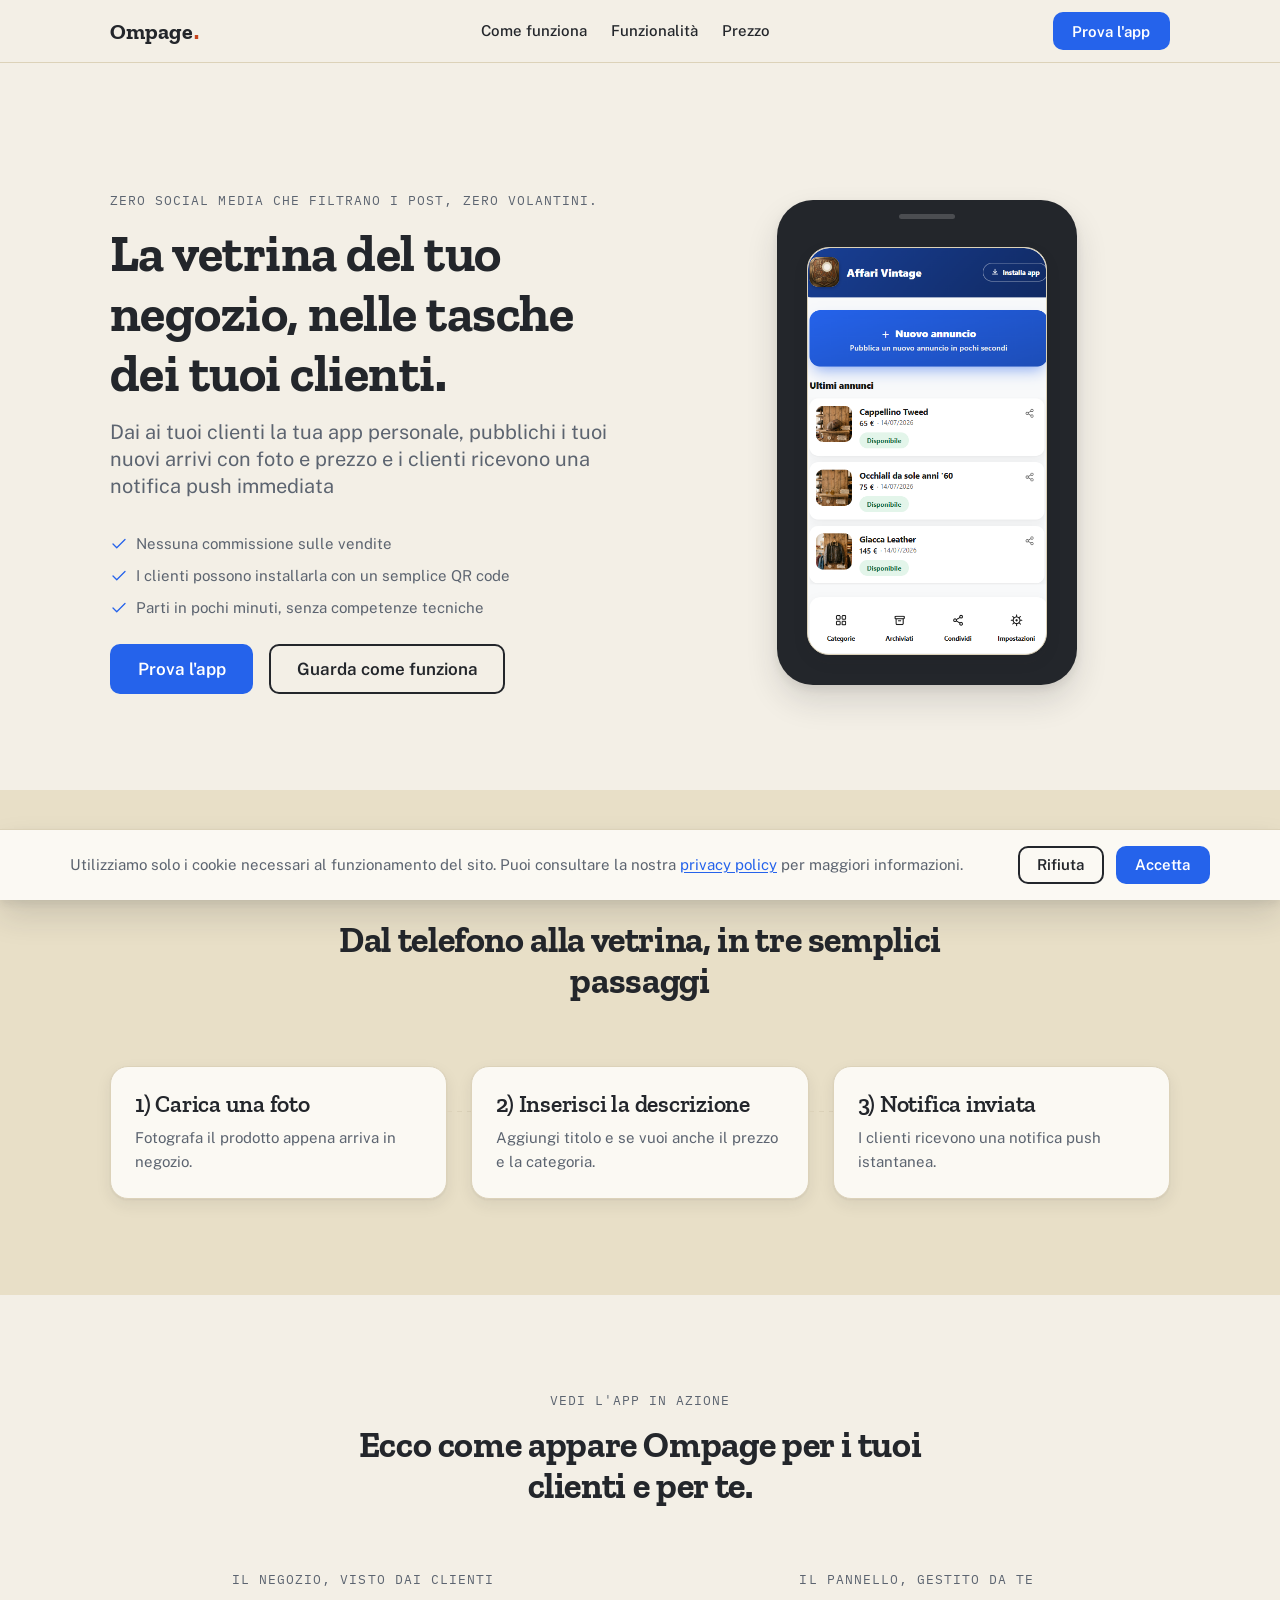
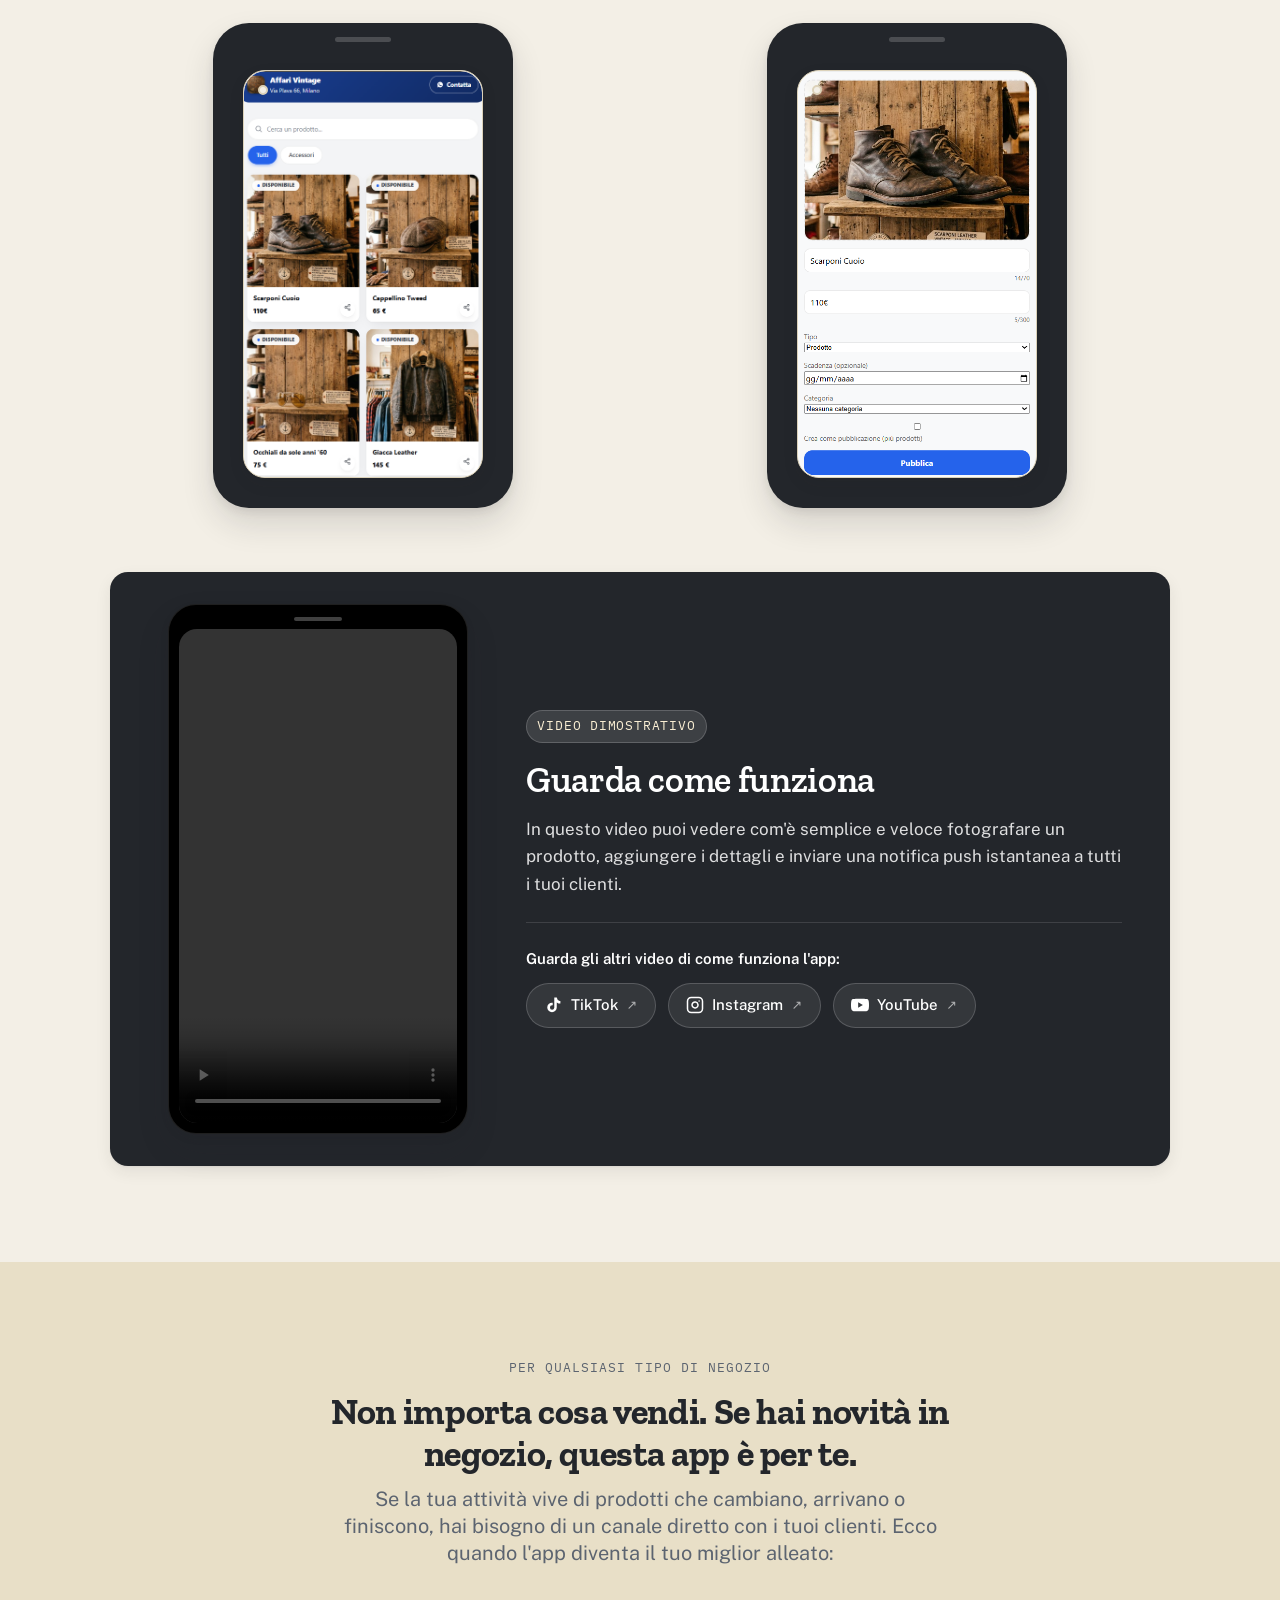
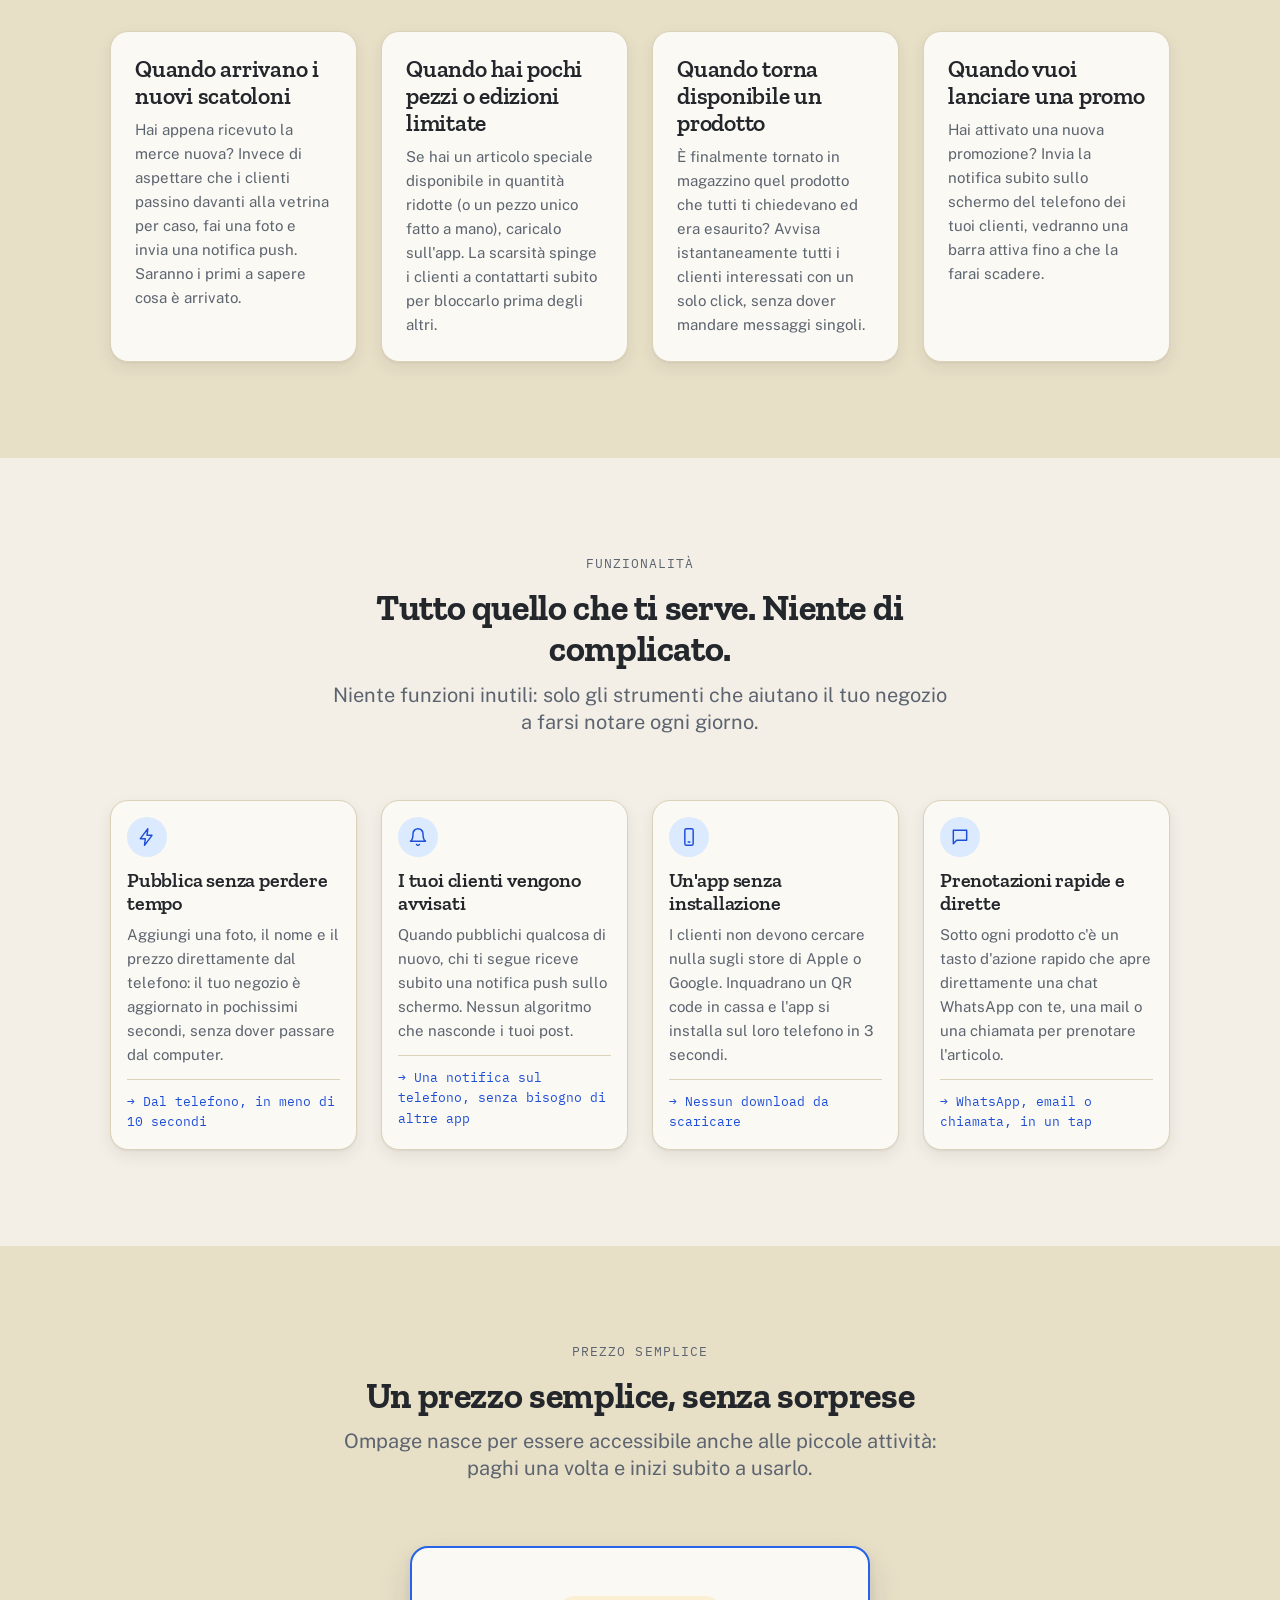
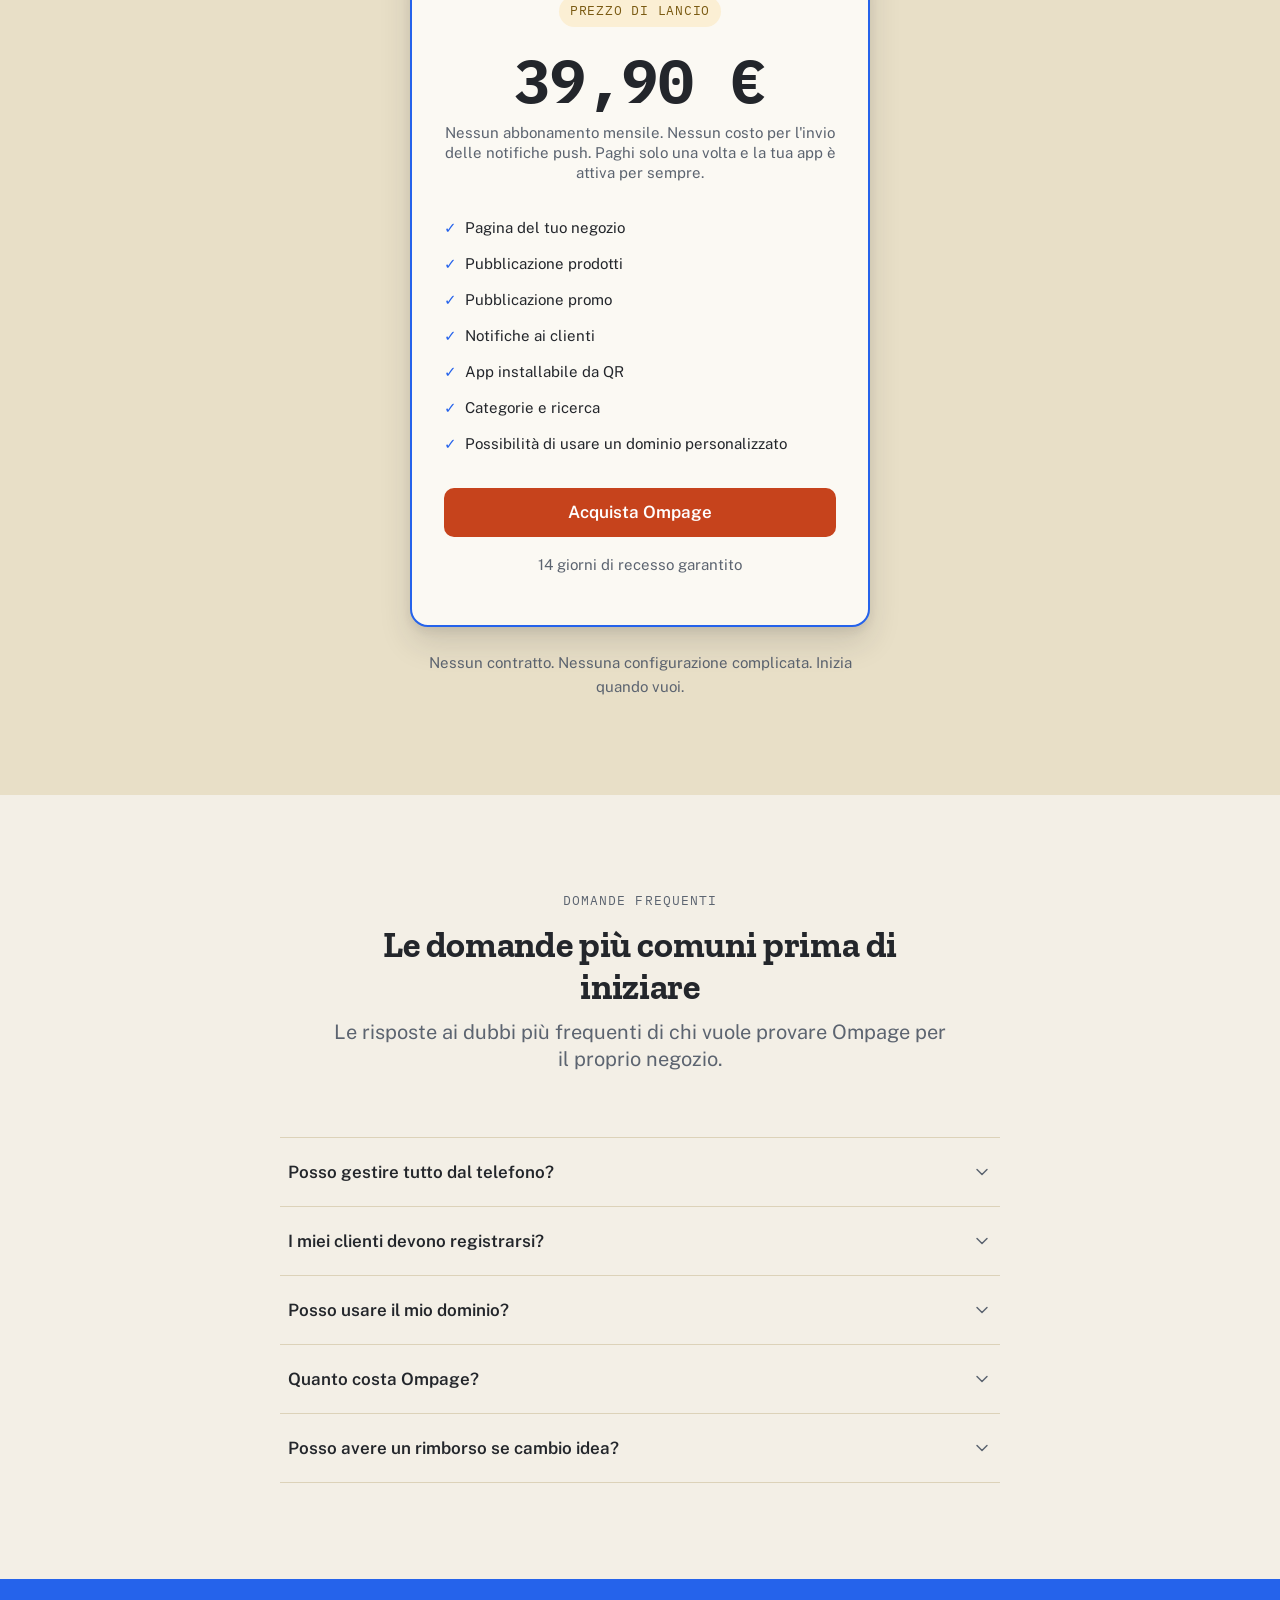
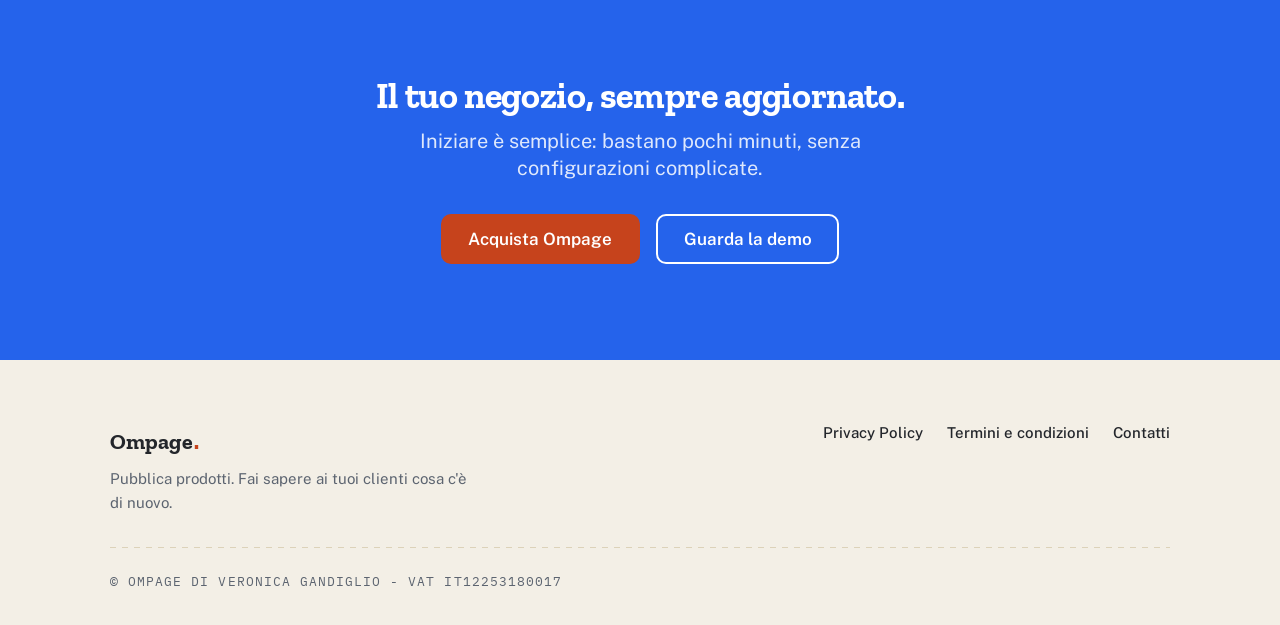
==== commit 67a70970: "demo" ====
--- a/index.html
+++ b/index.html
@@ -197,15 +197,55 @@
 
           </div>
 
-          <div class="video-teaser">
-            <button type="button" class="video-teaser__play" aria-label="Guarda il video dimostrativo">
-              <svg class="icon" viewBox="0 0 24 24" fill="currentColor" stroke="none">
-                <path d="M8 5v14l11-7z"></path>
-              </svg>
-            </button>
-            <div class="video-teaser__text">
-              <p class="video-teaser__title">Guarda come funziona</p>
-              <p class="video-teaser__sub mono-label">Video demo — presto disponibile</p>
+          <!-- Video Demo & Canali Social -->
+          <div class="demo-showcase">
+            <div class="demo-showcase__media">
+              <div class="demo-showcase__frame">
+                <div class="demo-showcase__notch" aria-hidden="true"></div>
+                <video class="demo-showcase__video" controls playsinline preload="metadata">
+                  <source src="./demo-pubblica-prodotto.mp4" type="video/mp4">
+                  Il tuo browser non supporta il tag video.
+                </video>
+              </div>
+            </div>
+
+            <div class="demo-showcase__body">
+              <span class="badge badge--dark">Video dimostrativo</span>
+              <h3 class="demo-showcase__title">Guarda come funziona</h3>
+              <p class="demo-showcase__desc">
+                In questo video puoi vedere com'è semplice e veloce fotografare un prodotto, aggiungere i dettagli e inviare una notifica push istantanea a tutti i tuoi clienti.
+              </p>
+
+              <div class="demo-showcase__socials">
+                <p class="demo-showcase__socials-title">Guarda gli altri video di come funziona l'app:</p>
+                <div class="demo-showcase__socials-list">
+                  <a href="#" class="social-chip" target="_blank" rel="noopener" aria-label="Guarda altri video su TikTok">
+                    <svg class="social-chip__icon" viewBox="0 0 24 24" fill="currentColor" aria-hidden="true">
+                      <path d="M19.59 6.69a4.83 4.83 0 0 1-3.77-4.25V2h-3.45v13.67a2.89 2.89 0 0 1-2.88 2.5 2.89 2.89 0 0 1-2.89-2.89 2.89 2.89 0 0 1 2.89-2.89c.28 0 .54.04.79.1v-3.5a6.37 6.37 0 0 0-.79-.05A6.34 6.34 0 0 0 3 15.25a6.34 6.34 0 0 0 6.34 6.34 6.34 6.34 0 0 0 6.34-6.34V8.58a8.28 8.28 0 0 0 4.84 1.56V6.69h-.93z"/>
+                    </svg>
+                    <span>TikTok</span>
+                    <span class="social-chip__arrow" aria-hidden="true">↗</span>
+                  </a>
+
+                  <a href="#" class="social-chip" target="_blank" rel="noopener" aria-label="Guarda altri video su Instagram">
+                    <svg class="social-chip__icon" viewBox="0 0 24 24" fill="none" stroke="currentColor" stroke-width="2" stroke-linecap="round" stroke-linejoin="round" aria-hidden="true">
+                      <rect x="2" y="2" width="20" height="20" rx="5" ry="5"></rect>
+                      <path d="M16 11.37A4 4 0 1 1 12.63 8 4 4 0 0 1 16 11.37z"></path>
+                      <line x1="17.5" y1="6.5" x2="17.51" y2="6.5"></line>
+                    </svg>
+                    <span>Instagram</span>
+                    <span class="social-chip__arrow" aria-hidden="true">↗</span>
+                  </a>
+
+                  <a href="#" class="social-chip" target="_blank" rel="noopener" aria-label="Guarda altri video su YouTube">
+                    <svg class="social-chip__icon" viewBox="0 0 24 24" fill="currentColor" aria-hidden="true">
+                      <path d="M23.498 6.186a3.016 3.016 0 0 0-2.122-2.136C19.505 3.545 12 3.545 12 3.545s-7.505 0-9.377.505A3.017 3.017 0 0 0 .502 6.186C0 8.07 0 12 0 12s0 3.93.502 5.814a3.016 3.016 0 0 0 2.122 2.136c1.871.505 9.376.505 9.376.505s7.505 0 9.377-.505a3.015 3.015 0 0 0 2.122-2.136C24 15.93 24 12 24 12s0-3.93-.502-5.814zM9.545 15.568V8.432L15.818 12l-6.273 3.568z"/>
+                    </svg>
+                    <span>YouTube</span>
+                    <span class="social-chip__arrow" aria-hidden="true">↗</span>
+                  </a>
+                </div>
+              </div>
             </div>
           </div>
 
@@ -342,7 +382,7 @@
             </ul>
 
             <!-- CTA di acquisto: sostituire data-checkout-url con il link reale del checkout Lemon Squeezy -->
-            <a href="#" class="btn btn-accent pricing-card__cta" data-checkout-url="INSERIRE_LINK_LEMON_SQUEEZY">Acquista Ompage</a>
+            <a href="https://ompage.lemonsqueezy.com/checkout/buy/e81f1449-ce46-4039-9310-4a0b0b16022a?checkout[custom][product_slug]=nuovi-arrivi" class="btn btn-accent pricing-card__cta">Acquista Ompage</a>
 
             <p class="pricing-card__guarantee">14 giorni di recesso garantito</p>
 
@@ -457,7 +497,7 @@
         <p class="cta-final__subtitle">Iniziare è semplice: bastano pochi minuti, senza configurazioni complicate.</p>
         <div class="cta-final__actions flex flex-gap-md flex-wrap">
           <!-- CTA di acquisto: sostituire data-checkout-url con il link reale del checkout Lemon Squeezy -->
-          <a href="#prezzo" class="btn btn-accent" data-checkout-url="INSERIRE_LINK_LEMON_SQUEEZY">Acquista Ompage</a>
+          <a href="https://ompage.lemonsqueezy.com/checkout/buy/e81f1449-ce46-4039-9310-4a0b0b16022a?checkout[custom][product_slug]=nuovi-arrivi" class="btn btn-accent">Acquista Ompage</a>
           <a href="#in-azione" class="btn btn-secondary">Guarda la demo</a>
         </div>
       </div>
--- a/style.css
+++ b/style.css
@@ -356,6 +356,7 @@
 .badge--available { background: var(--color-primary-soft); color: var(--color-primary-dark); }
 .badge--sold { background: var(--color-sold-bg); color: var(--color-sold); }
 .badge--new { background: var(--color-highlight-soft); color: #7A5A12; }
+.badge--dark { background: rgba(255, 255, 255, 0.12); color: var(--color-highlight-soft); border: 1px solid rgba(255, 255, 255, 0.18); }
 
 /* ============================================================
    ICONE
@@ -955,57 +956,137 @@
   flex-shrink: 0;
 }
 
-/* --- Teaser video: placeholder pronto per essere sostituito --- */
-
-.video-teaser {
-  display: flex;
-  align-items: center;
-  gap: var(--space-5);
+/* --- Demo Video & Social Showcase --- */
+
+.demo-showcase {
+  display: grid;
+  grid-template-columns: minmax(260px, 320px) 1fr;
+  gap: var(--space-7);
+  align-items: center;
   background: var(--color-ink);
+  color: var(--color-white);
   border-radius: var(--radius-lg);
-  padding: var(--space-5) var(--space-6);
+  padding: var(--space-6) var(--space-7);
   box-shadow: var(--shadow-card);
 }
 
-.video-teaser__play {
-  flex-shrink: 0;
-  width: 56px;
-  height: 56px;
-  border-radius: 50%;
-  background: var(--color-accent);
-  border: none;
-  color: var(--color-white);
-  display: flex;
-  align-items: center;
+.demo-showcase__media {
+  display: flex;
   justify-content: center;
-  cursor: pointer;
-  transition: background-color var(--transition-base), transform var(--transition-base);
-}
-.video-teaser__play:hover {
-  background: var(--color-accent-dark);
-  transform: scale(1.05);
-}
-.video-teaser__play .icon {
-  width: 20px;
-  height: 20px;
-  margin-left: 2px;
-}
-
-.video-teaser__text {
-  min-width: 0;
-}
-
-.video-teaser__title {
+  align-items: center;
+}
+
+.demo-showcase__frame {
+  position: relative;
+  width: 100%;
+  max-width: 300px;
+  background: #000000;
+  border-radius: 28px;
+  padding: 10px;
+  box-shadow: var(--shadow-elevated);
+  border: 1px solid rgba(255, 255, 255, 0.12);
+}
+
+.demo-showcase__notch {
+  width: 48px;
+  height: 4px;
+  background: rgba(255, 255, 255, 0.25);
+  border-radius: var(--radius-pill);
+  margin: 2px auto 8px;
+}
+
+.demo-showcase__video {
+  display: block;
+  width: 100%;
+  aspect-ratio: 9 / 16;
+  max-height: 520px;
+  border-radius: 18px;
+  background: #000000;
+  object-fit: cover;
+}
+
+.demo-showcase__body {
+  display: flex;
+  flex-direction: column;
+  align-items: flex-start;
+  gap: var(--space-4);
+}
+
+.demo-showcase__title {
   font-family: var(--font-display);
   font-weight: var(--weight-semibold);
-  font-size: var(--text-lg);
+  font-size: var(--text-h2);
   color: var(--color-white);
-  margin: 0 0 4px;
-}
-
-.video-teaser__sub {
   margin: 0;
-  color: rgba(255, 255, 255, 0.6);
+  line-height: var(--leading-tight);
+}
+
+.demo-showcase__desc {
+  font-size: var(--text-base);
+  color: rgba(255, 255, 255, 0.85);
+  line-height: var(--leading-normal);
+  margin: 0;
+}
+
+.demo-showcase__socials {
+  width: 100%;
+  margin-top: var(--space-2);
+  padding-top: var(--space-5);
+  border-top: 1px solid rgba(255, 255, 255, 0.12);
+}
+
+.demo-showcase__socials-title {
+  font-family: var(--font-body);
+  font-weight: var(--weight-semibold);
+  font-size: var(--text-sm);
+  color: var(--color-white);
+  margin: 0 0 var(--space-3);
+}
+
+.demo-showcase__socials-list {
+  display: flex;
+  flex-wrap: wrap;
+  gap: var(--space-3);
+}
+
+.social-chip {
+  display: inline-flex;
+  align-items: center;
+  gap: var(--space-2);
+  padding: 0.6rem 1.1rem;
+  border-radius: var(--radius-pill);
+  background: rgba(255, 255, 255, 0.08);
+  border: 1px solid rgba(255, 255, 255, 0.18);
+  color: var(--color-white);
+  text-decoration: none;
+  font-family: var(--font-body);
+  font-size: var(--text-sm);
+  font-weight: var(--weight-medium);
+  transition: background-color var(--transition-base), border-color var(--transition-base), transform var(--transition-base);
+}
+
+.social-chip:hover {
+  background: rgba(255, 255, 255, 0.18);
+  border-color: rgba(255, 255, 255, 0.4);
+  transform: translateY(-2px);
+  color: var(--color-white);
+}
+
+.social-chip__icon {
+  width: 18px;
+  height: 18px;
+  flex-shrink: 0;
+}
+
+.social-chip__arrow {
+  opacity: 0.6;
+  font-size: 0.85em;
+  transition: transform var(--transition-base), opacity var(--transition-base);
+}
+
+.social-chip:hover .social-chip__arrow {
+  opacity: 1;
+  transform: translate(2px, -2px);
 }
 
 @media (max-width: 900px) {
@@ -1015,11 +1096,20 @@
   }
 }
 
-@media (max-width: 640px) {
-  .video-teaser {
-    flex-direction: column;
+@media (max-width: 860px) {
+  .demo-showcase {
+    grid-template-columns: 1fr;
     text-align: center;
     padding: var(--space-5);
+    gap: var(--space-5);
+  }
+
+  .demo-showcase__body {
+    align-items: center;
+  }
+
+  .demo-showcase__socials-list {
+    justify-content: center;
   }
 }
 
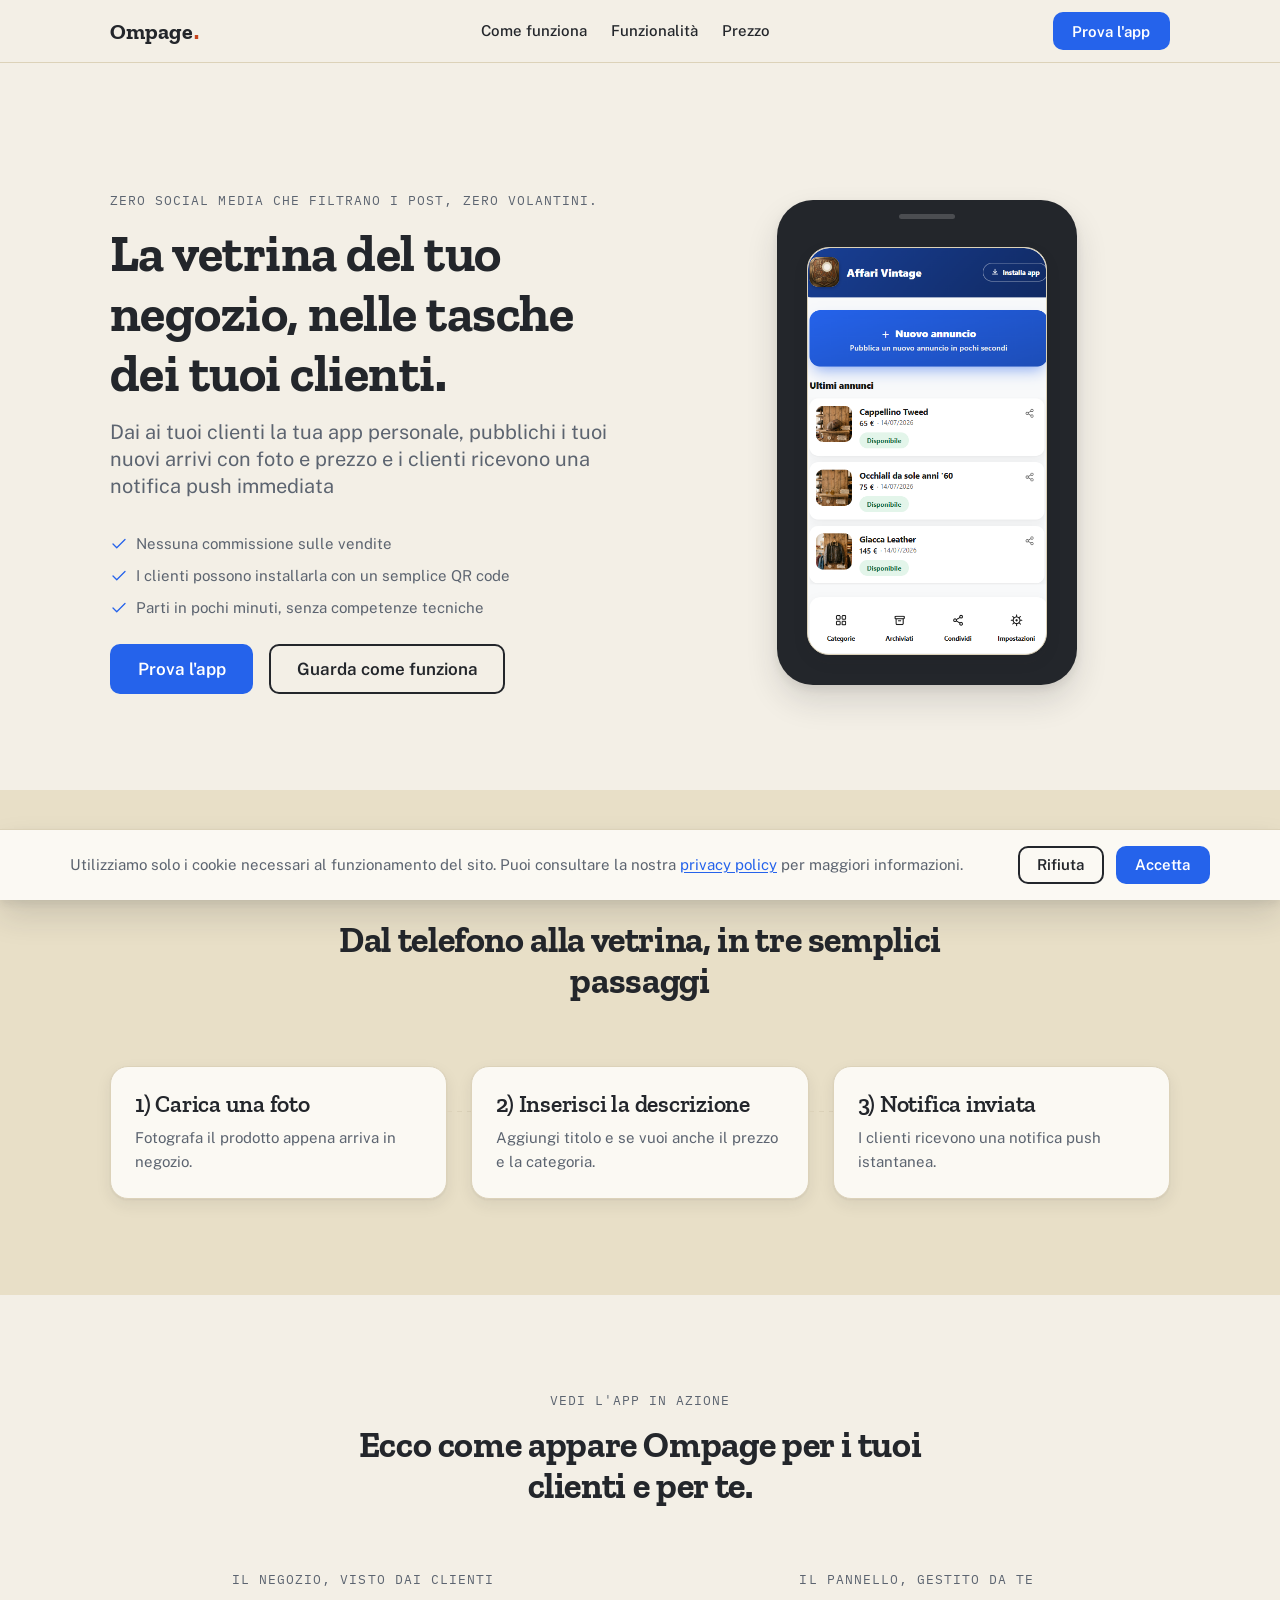
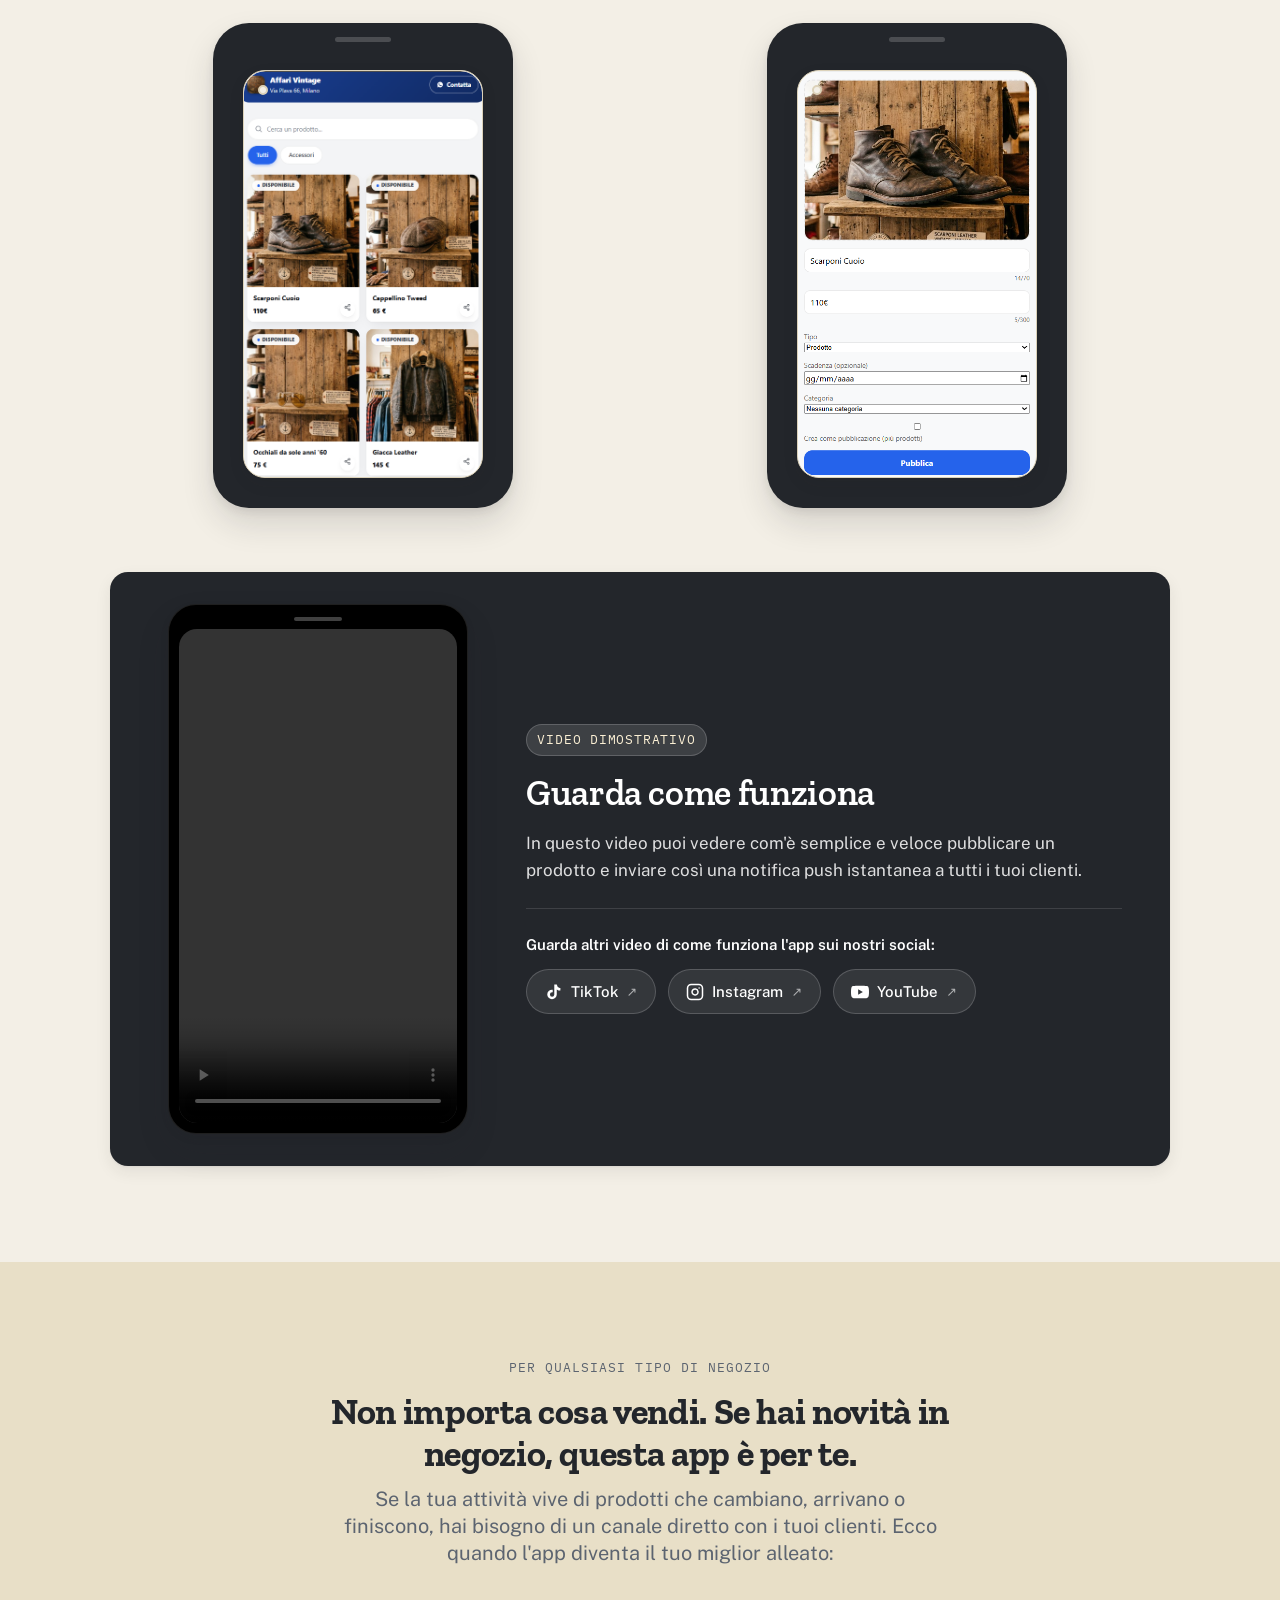
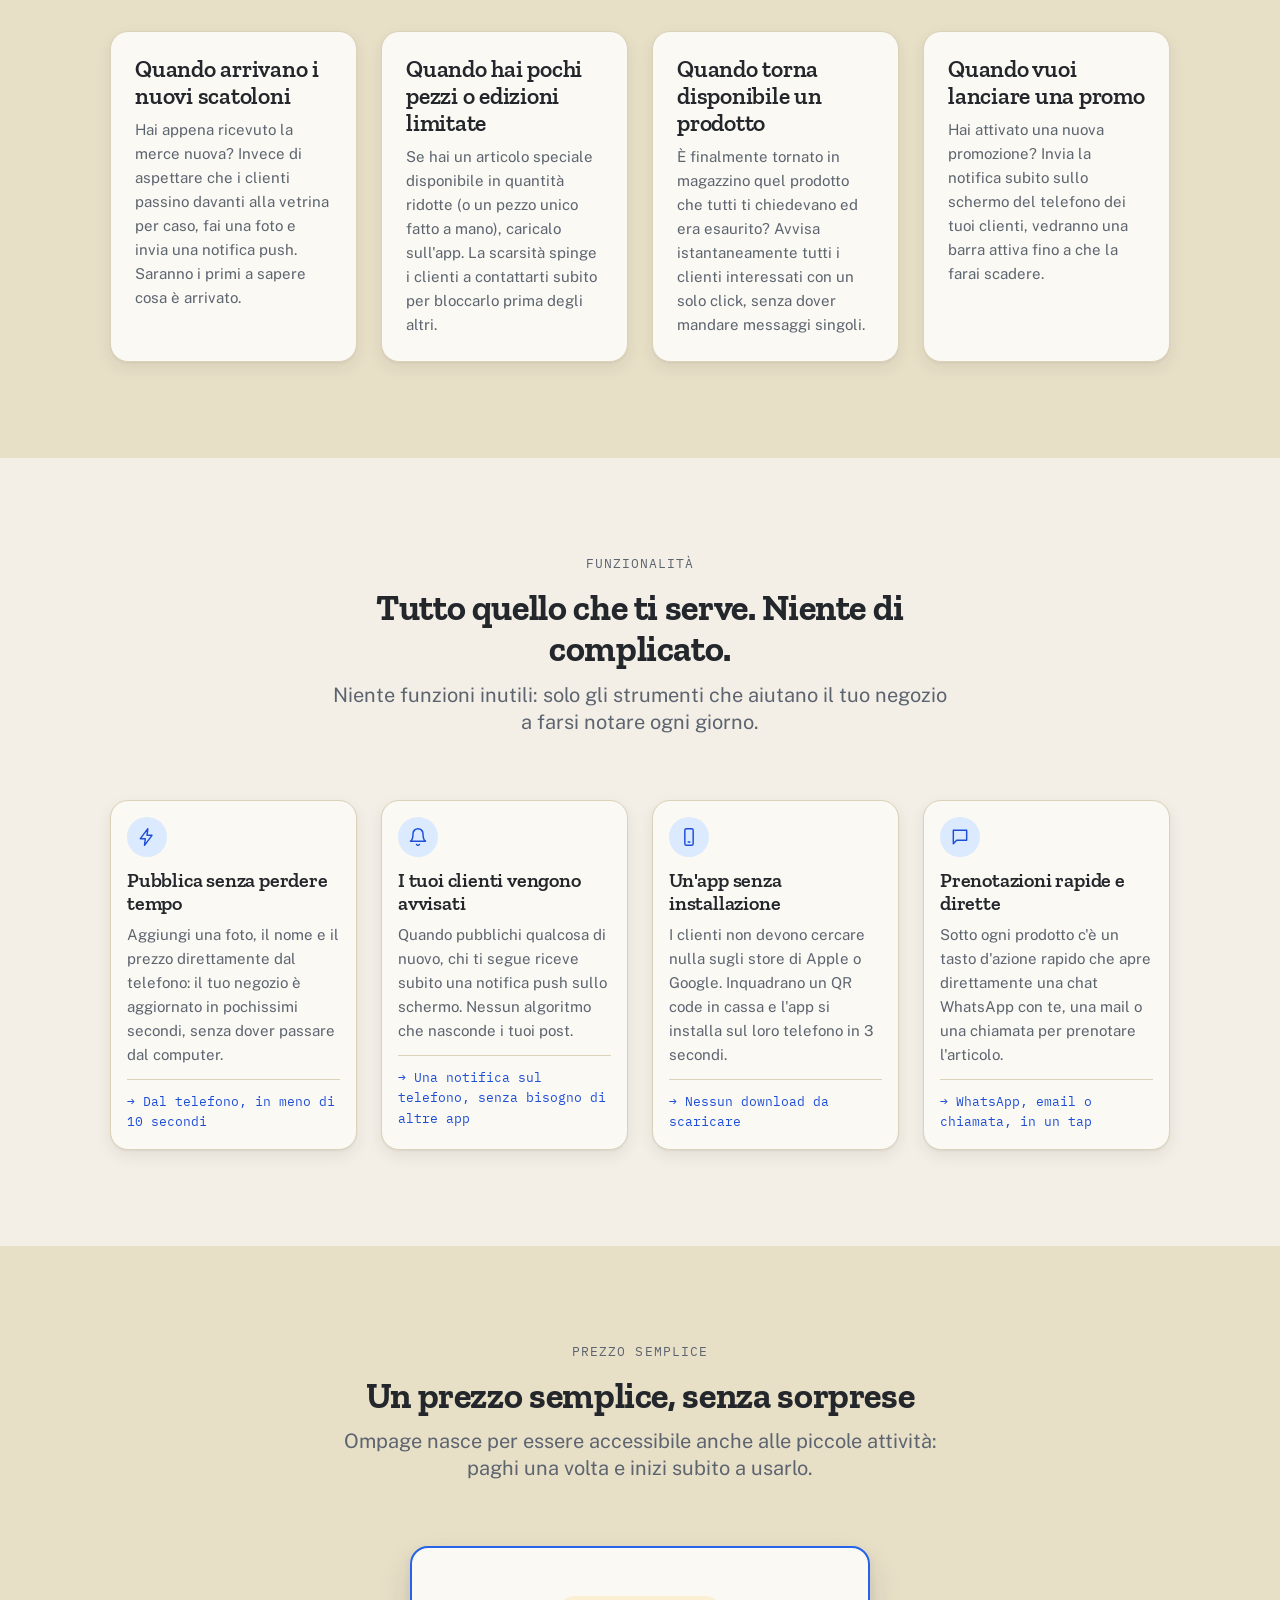
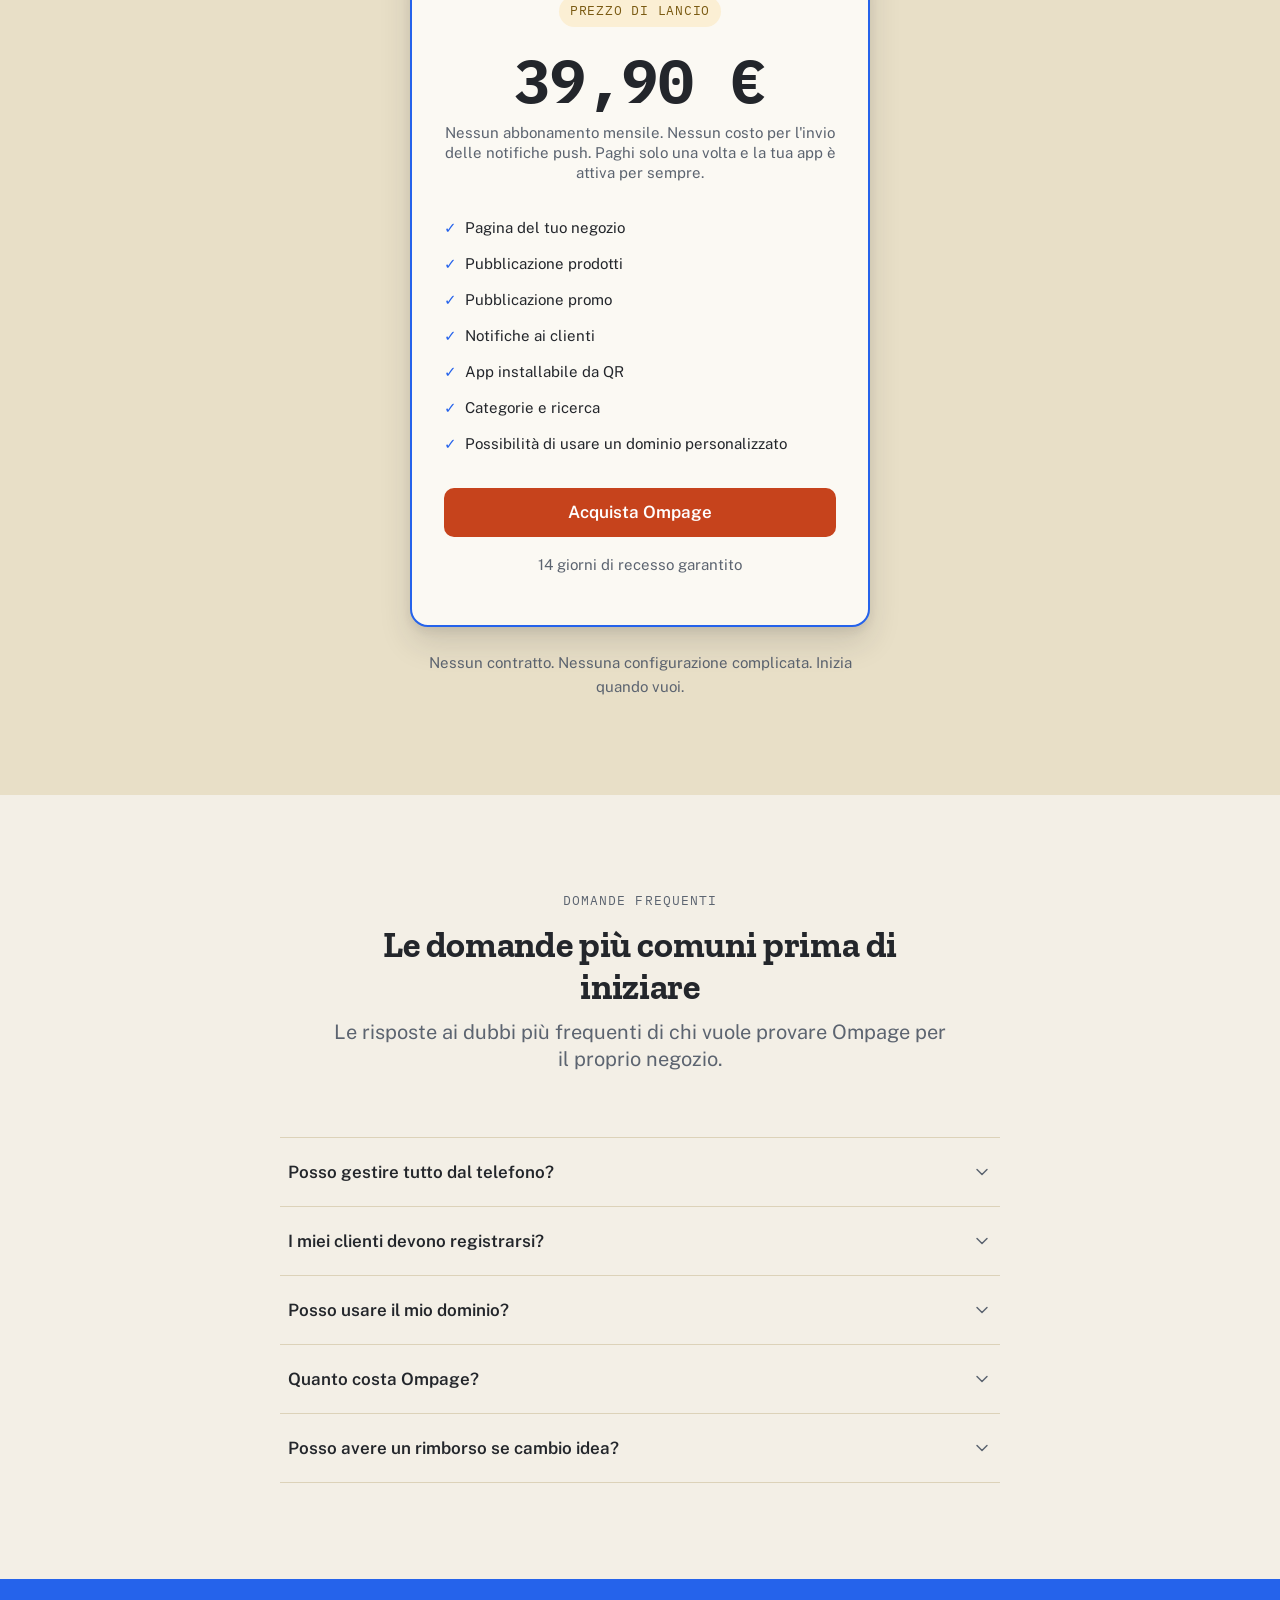
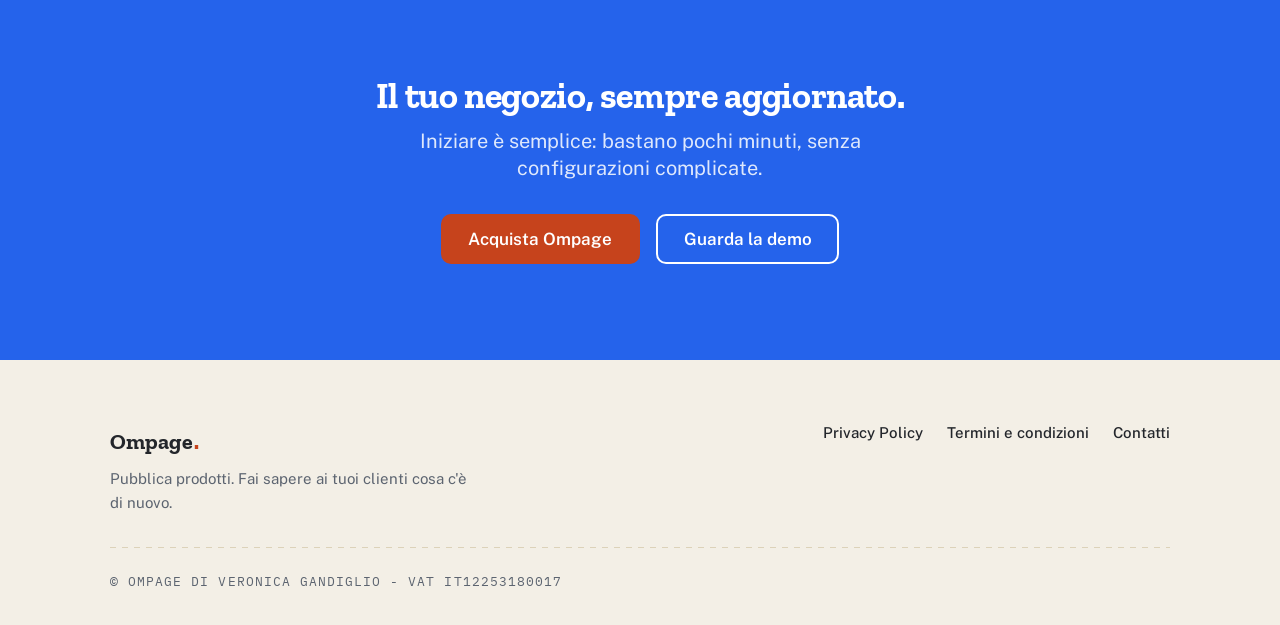
==== commit 9623ced2: "desc" ====
--- a/index.html
+++ b/index.html
@@ -213,11 +213,11 @@
               <span class="badge badge--dark">Video dimostrativo</span>
               <h3 class="demo-showcase__title">Guarda come funziona</h3>
               <p class="demo-showcase__desc">
-                In questo video puoi vedere com'è semplice e veloce fotografare un prodotto, aggiungere i dettagli e inviare una notifica push istantanea a tutti i tuoi clienti.
+                In questo video puoi vedere com'è semplice e veloce pubblicare un prodotto e inviare così una notifica push istantanea a tutti i tuoi clienti.
               </p>
 
               <div class="demo-showcase__socials">
-                <p class="demo-showcase__socials-title">Guarda gli altri video di come funziona l'app:</p>
+                <p class="demo-showcase__socials-title">Guarda altri video di come funziona l'app sui nostri social:</p>
                 <div class="demo-showcase__socials-list">
                   <a href="#" class="social-chip" target="_blank" rel="noopener" aria-label="Guarda altri video su TikTok">
                     <svg class="social-chip__icon" viewBox="0 0 24 24" fill="currentColor" aria-hidden="true">
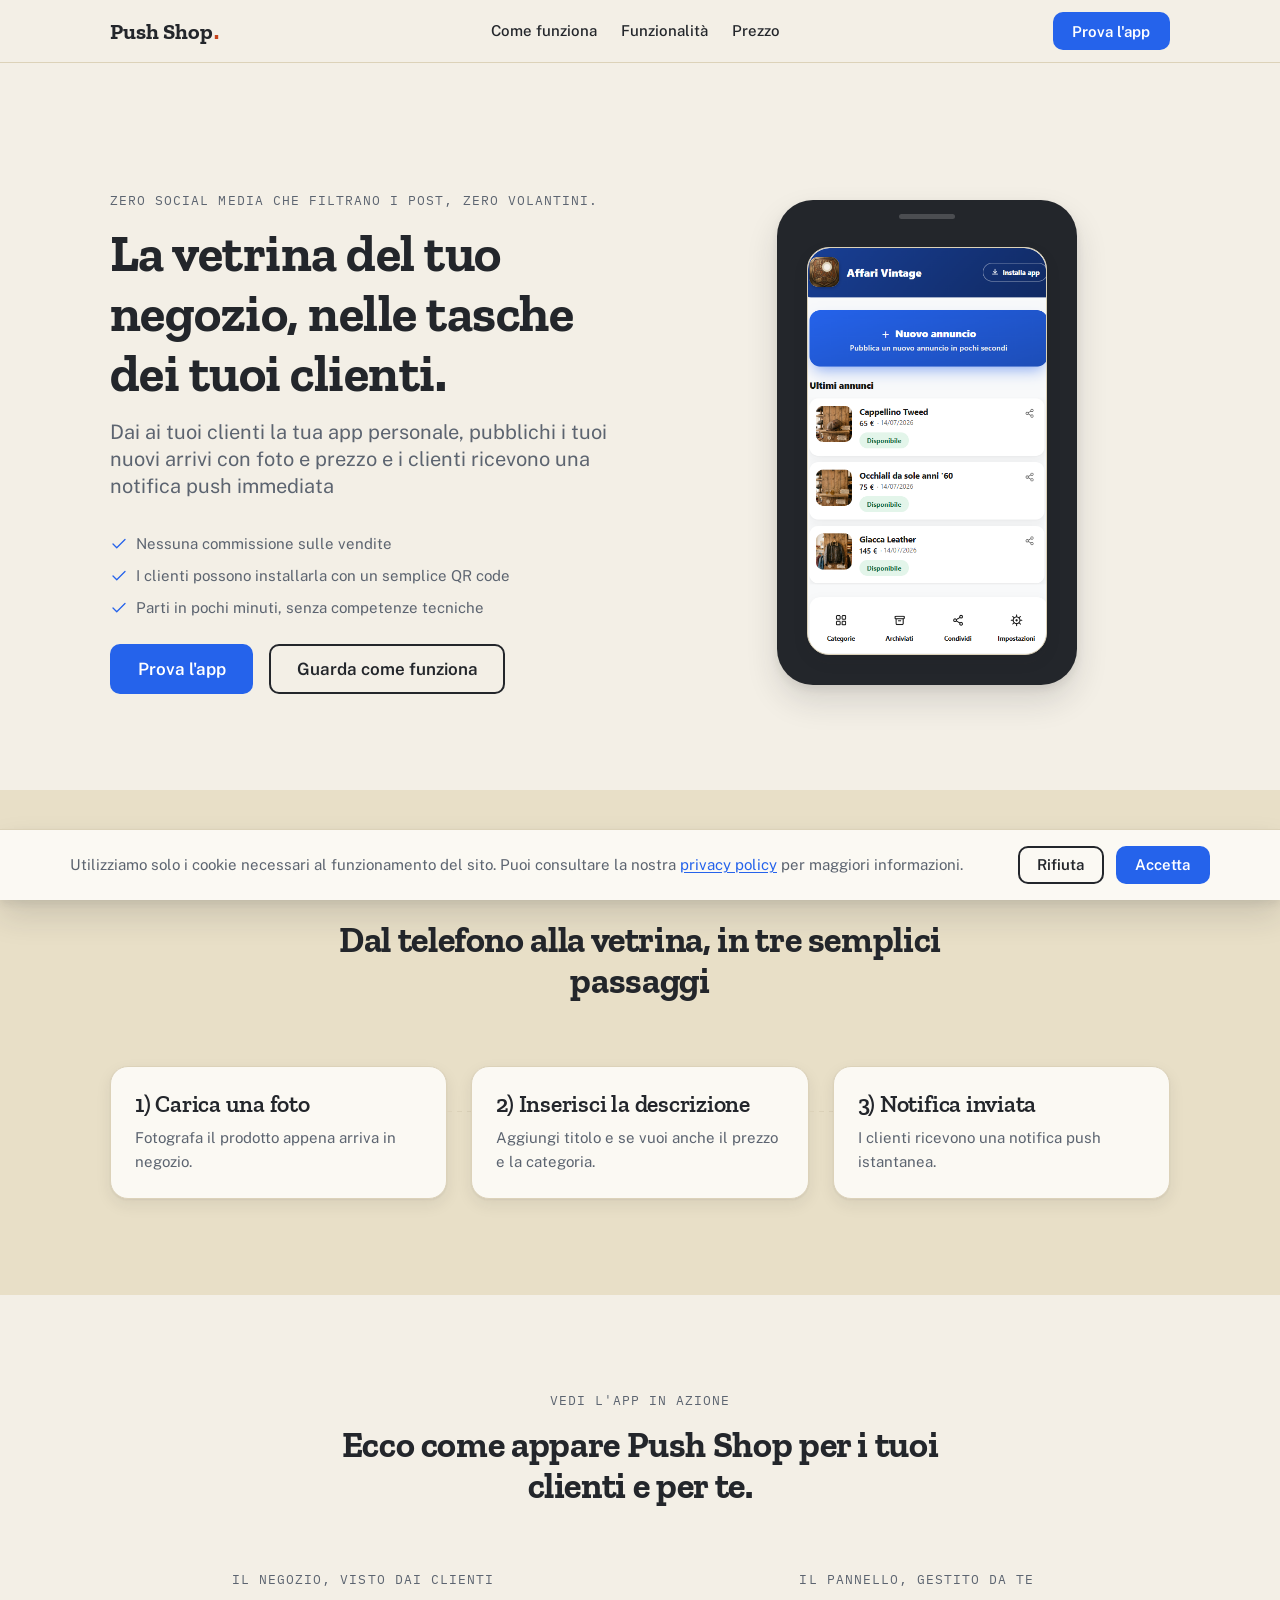
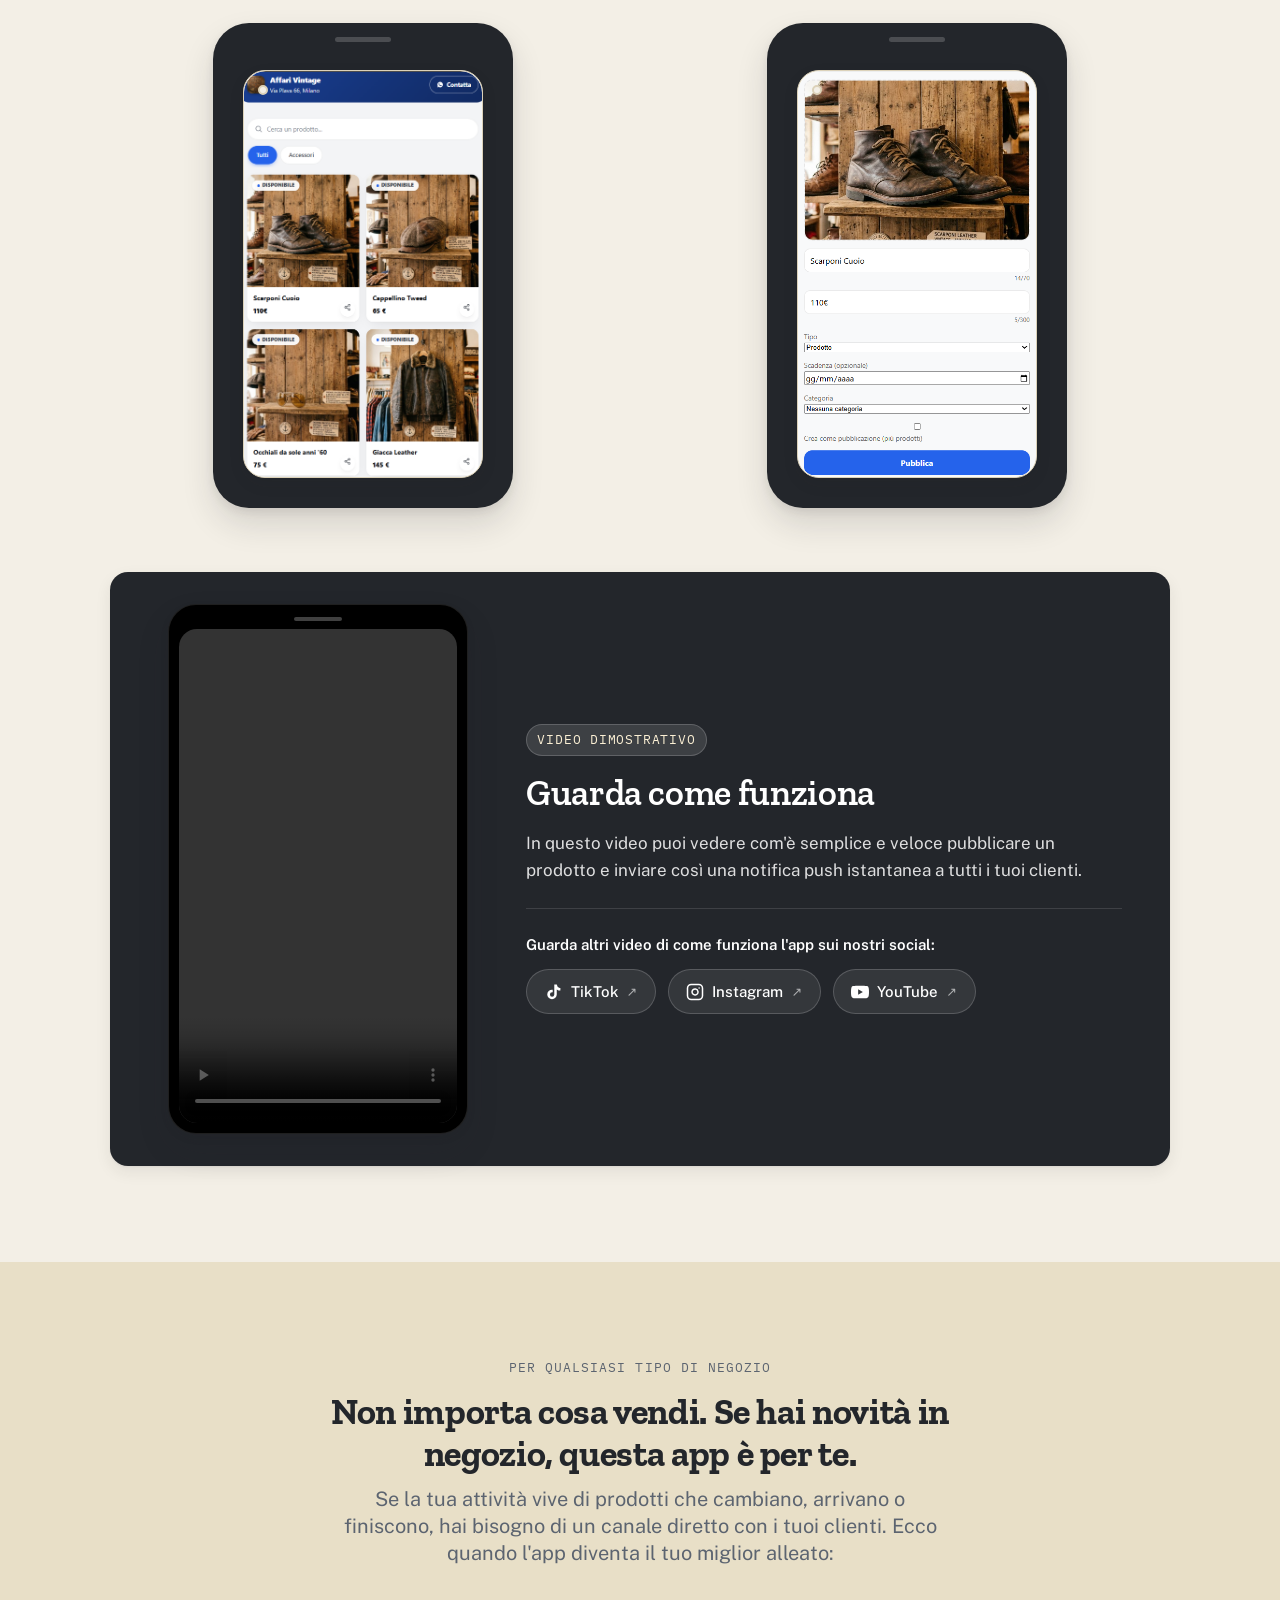
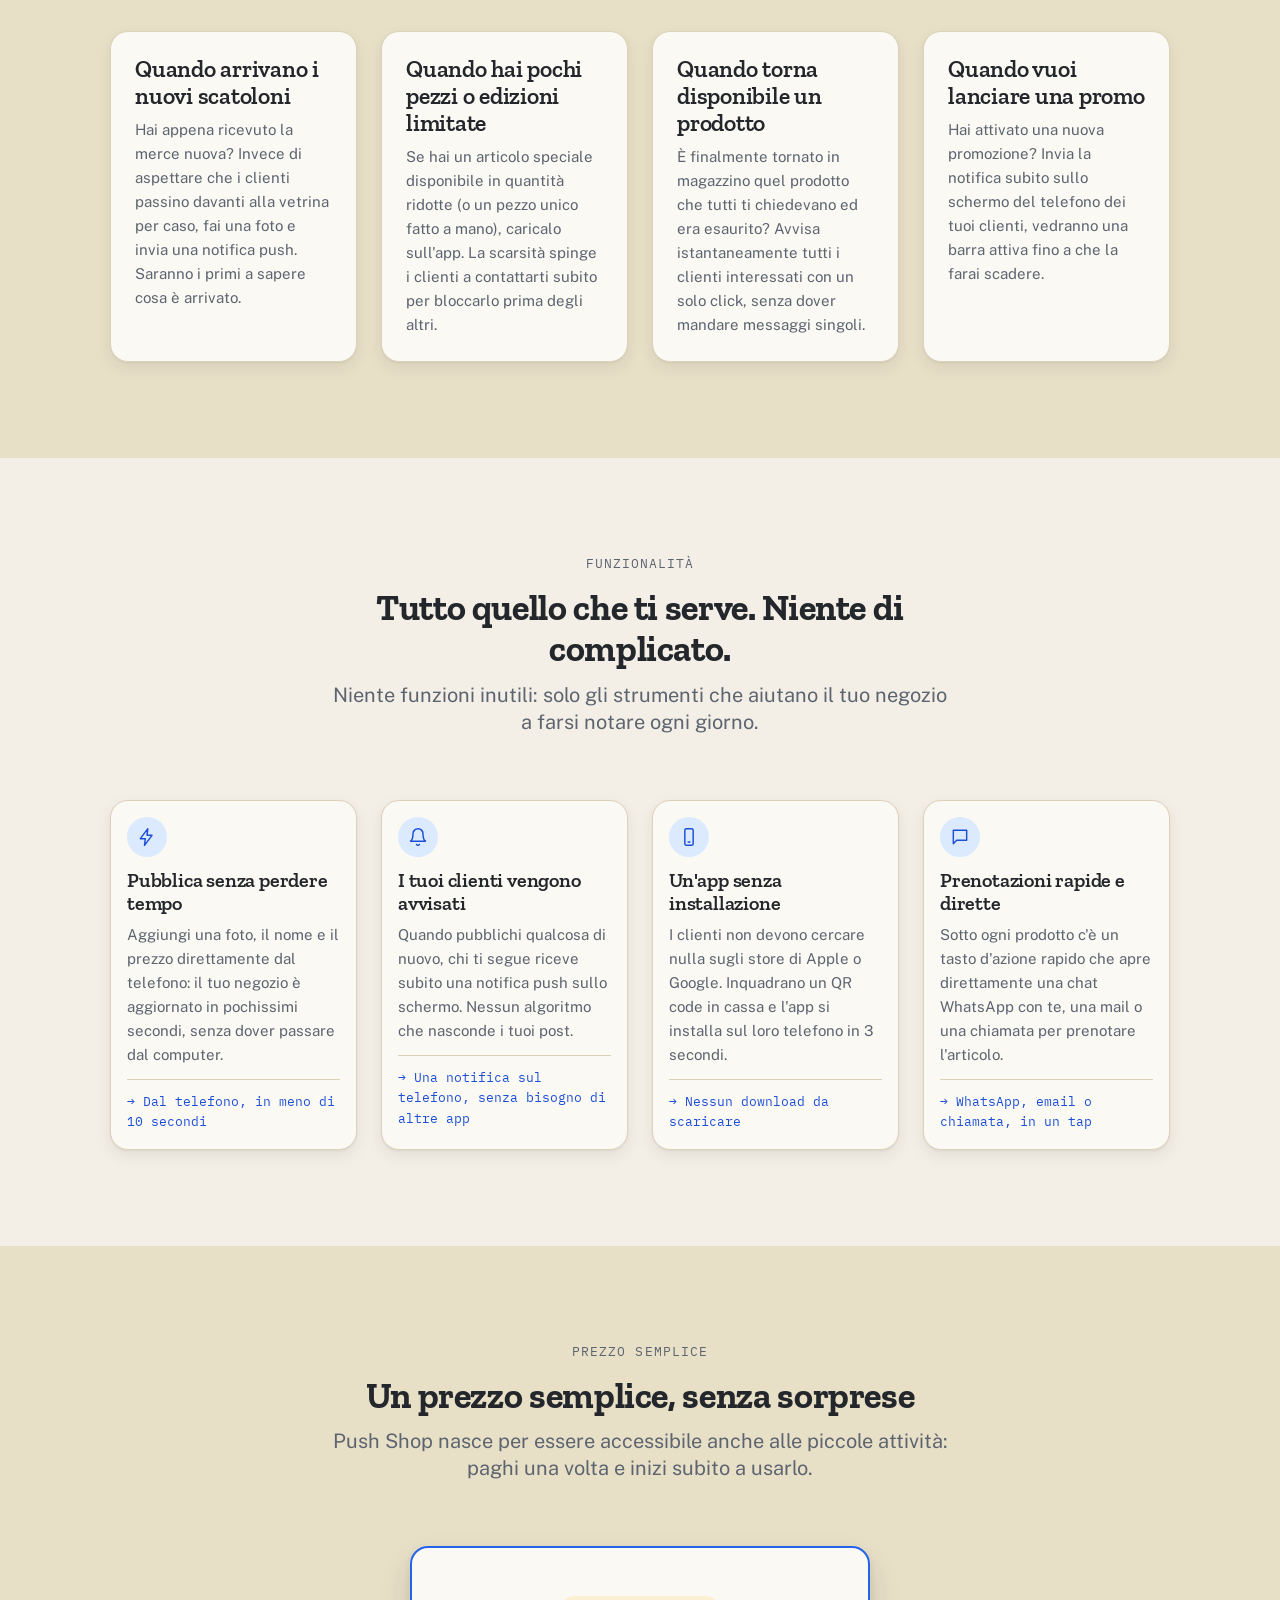
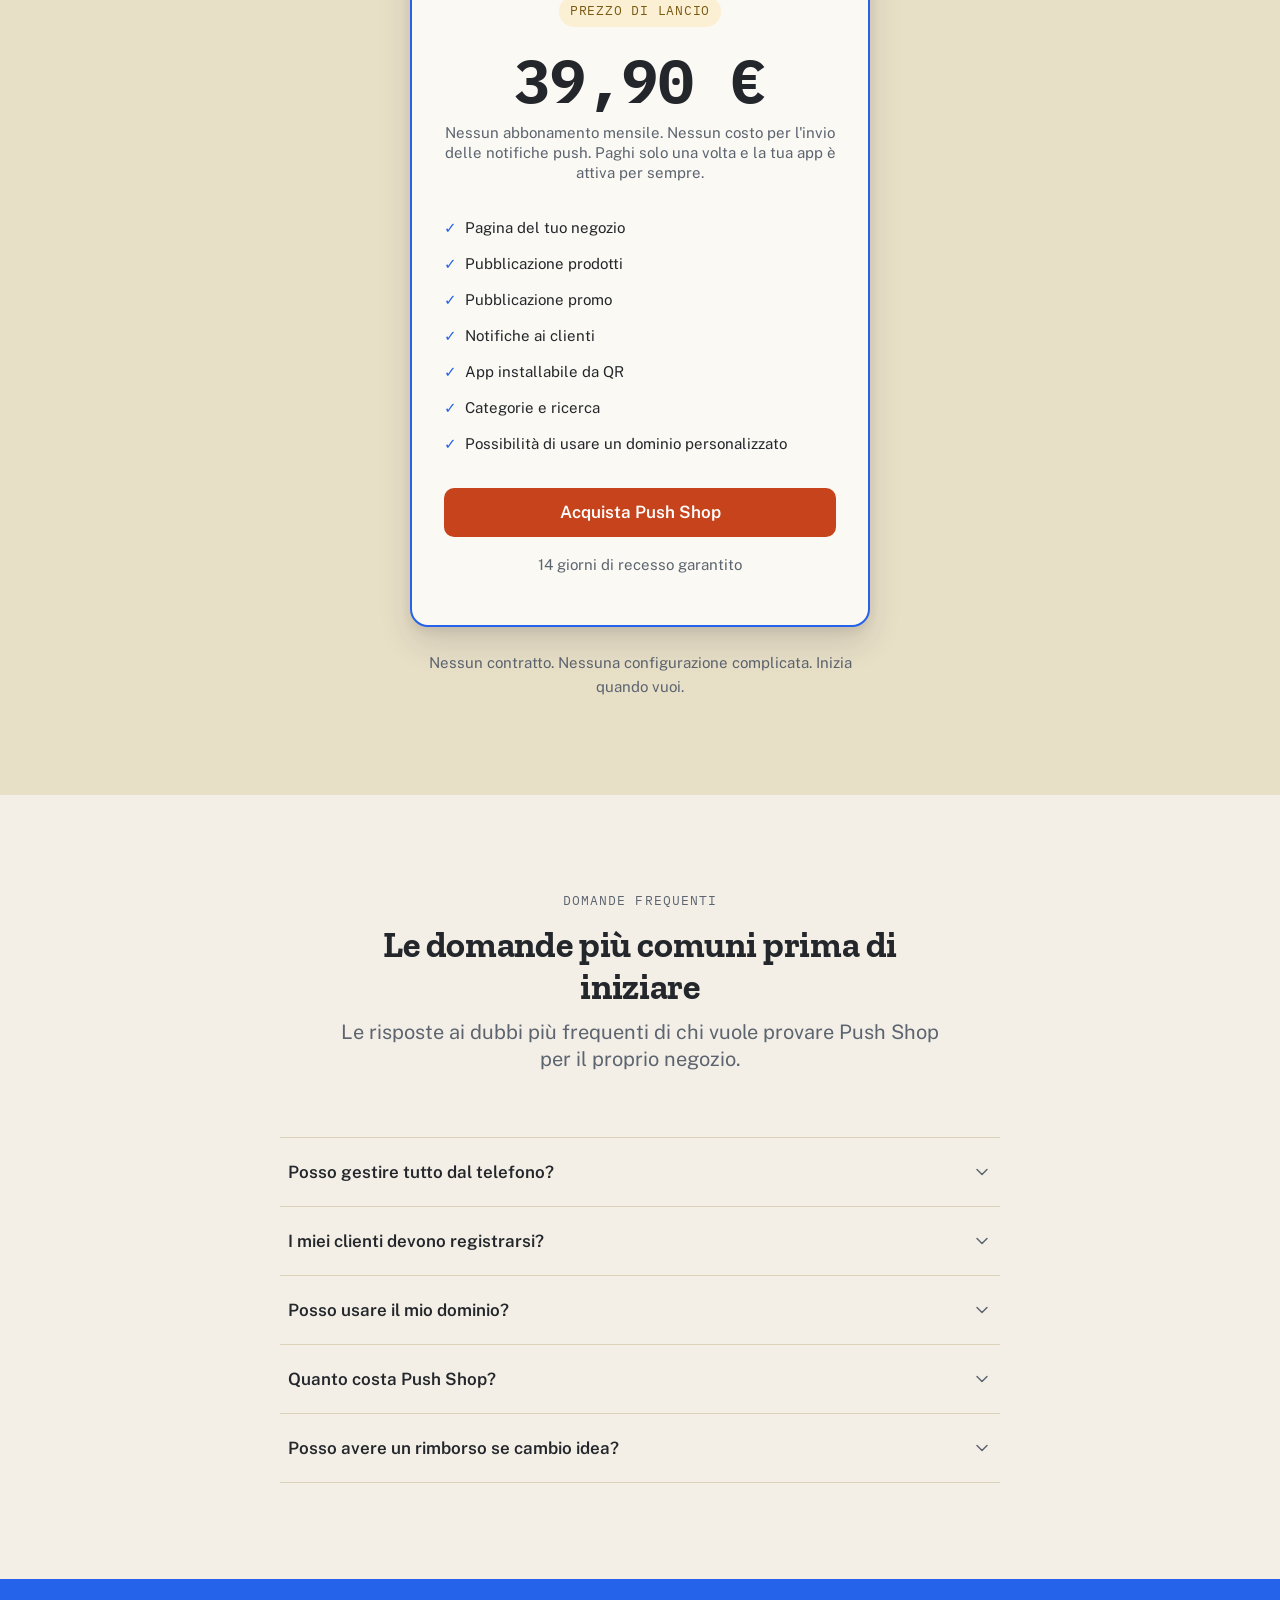
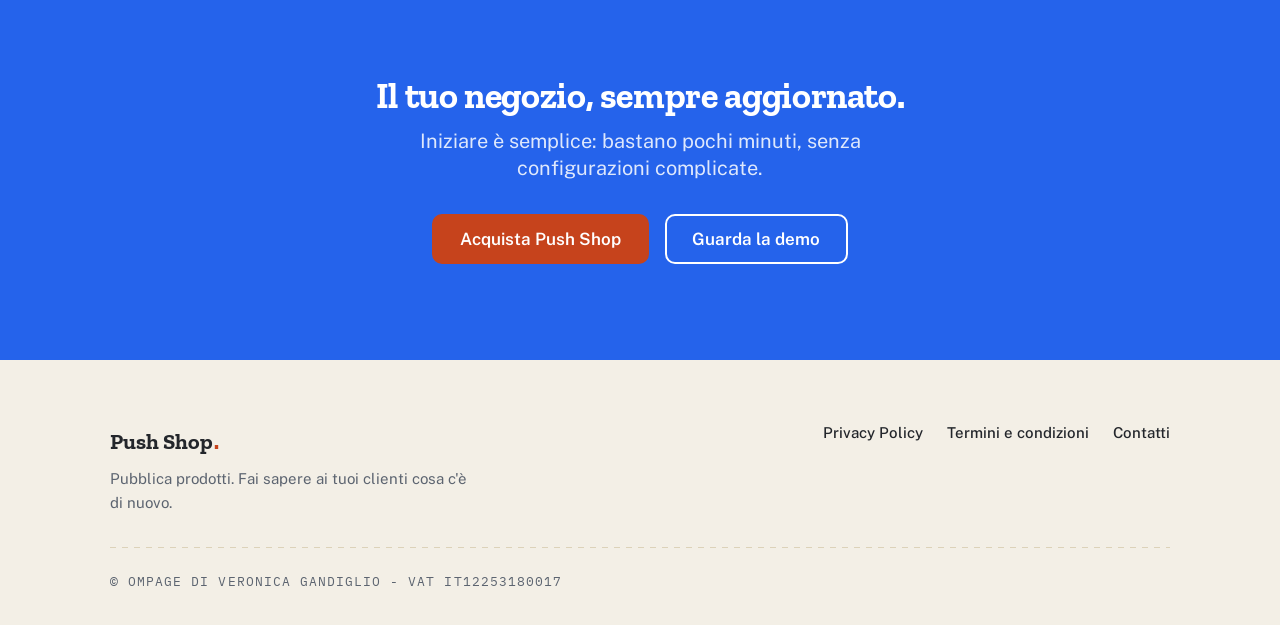
==== commit f88ab869: "push" ====
--- a/index.html
+++ b/index.html
@@ -3,26 +3,26 @@
 <head>
   <meta charset="UTF-8">
   <meta name="viewport" content="width=device-width, initial-scale=1.0">
-  <title>Ompage — Pubblica nuovi prodotti e avvisa i tuoi clienti</title>
-  <meta name="description" content="Ompage è la piattaforma per negozi, attività locali e professionisti: pubblica prodotti in pochi secondi e avvisa subito i clienti con una notifica push.">
+  <title>Push Shop — Pubblica nuovi prodotti e avvisa i tuoi clienti</title>
+  <meta name="description" content="Push Shop è la piattaforma per negozi, attività locali e professionisti: pubblica prodotti in pochi secondi e avvisa subito i clienti con una notifica push.">
   <meta name="robots" content="index, follow">
 
   <!-- Open Graph — sostituire i placeholder con i valori definitivi -->
   <meta property="og:type" content="website">
   <meta property="og:url" content="https://ompage.it/">
-  <meta property="og:title" content="Ompage — Pubblica nuovi prodotti e avvisa i tuoi clienti">
-  <meta property="og:description" content="Ompage è la piattaforma per negozi, attività locali e professionisti: pubblica prodotti in pochi secondi e avvisa subito i clienti con una notifica push.">
+  <meta property="og:title" content="Push Shop — Pubblica nuovi prodotti e avvisa i tuoi clienti">
+  <meta property="og:description" content="Push Shop è la piattaforma per negozi, attività locali e professionisti: pubblica prodotti in pochi secondi e avvisa subito i clienti con una notifica push.">
   <meta property="og:image" content="/assets/og-image.png">
   <meta property="og:image:width" content="1200">
   <meta property="og:image:height" content="630">
-  <meta property="og:image:alt" content="Ompage — pubblica un prodotto e avvisa subito i tuoi clienti">
+  <meta property="og:image:alt" content="Push Shop — pubblica un prodotto e avvisa subito i tuoi clienti">
 
   <!-- Twitter Card — sostituire i placeholder con i valori definitivi -->
   <meta name="twitter:card" content="summary_large_image">
-  <meta name="twitter:title" content="Ompage — Pubblica nuovi prodotti e avvisa i tuoi clienti">
-  <meta name="twitter:description" content="Ompage è la piattaforma per negozi, attività locali e professionisti: pubblica prodotti in pochi secondi e avvisa subito i clienti con una notifica push.">
+  <meta name="twitter:title" content="Push Shop — Pubblica nuovi prodotti e avvisa i tuoi clienti">
+  <meta name="twitter:description" content="Push Shop è la piattaforma per negozi, attività locali e professionisti: pubblica prodotti in pochi secondi e avvisa subito i clienti con una notifica push.">
   <meta name="twitter:image" content="/assets/og-image.png">
-  <meta name="twitter:image:alt" content="Ompage — pubblica un prodotto e avvisa subito i tuoi clienti">
+  <meta name="twitter:image:alt" content="Push Shop — pubblica un prodotto e avvisa subito i tuoi clienti">
 
   <!-- Favicon — i file verranno aggiunti successivamente -->
   <link rel="icon" href="/favicon.ico" sizes="any">
@@ -44,7 +44,7 @@
 
   <header class="site-header">
     <div class="container site-header__inner">
-      <a href="#top" class="logo">Ompage<span class="logo-dot">.</span></a>
+      <a href="#top" class="logo">Push Shop<span class="logo-dot">.</span></a>
 
       <nav class="site-nav" aria-label="Navigazione principale">
         <a href="#come-funziona">Come funziona</a>
@@ -107,7 +107,7 @@
 
                 <div class="card card--tag phone-mockup__card phone-mockup__card--full">
                   <div class="phone-mockup__photo">
-                    <img src="./Screenshot%202026-07-14%20153319.png" alt="Anteprima dell'app Ompage" loading="eager">
+                    <img src="./Screenshot%202026-07-14%20153319.png" alt="Anteprima dell'app Push Shop" loading="eager">
                   </div>
                 </div>
               </div>
@@ -152,7 +152,7 @@
 
         <div class="section-header">
           <p class="mono-label">Vedi l'app in azione</p>
-          <h2 class="section-title">Ecco come appare Ompage per i tuoi clienti e per te.</h2>
+          <h2 class="section-title">Ecco come appare Push Shop per i tuoi clienti e per te.</h2>
         </div>
 
         <div class="showcase">
@@ -169,7 +169,7 @@
                   <div class="phone-mockup__screen">
                     <div class="card card--tag phone-mockup__card phone-mockup__card--full">
                       <div class="phone-mockup__photo">
-                        <img src="./client.png" alt="Schermata client Ompage" loading="eager">
+                        <img src="./client.png" alt="Schermata client Push Shop" loading="eager">
                       </div>
                     </div>
                   </div>
@@ -187,7 +187,7 @@
                   <div class="phone-mockup__screen">
                     <div class="card card--tag phone-mockup__card phone-mockup__card--full">
                       <div class="phone-mockup__photo">
-                        <img src="./manager.png" alt="Schermata pannello Ompage" loading="eager">
+                        <img src="./manager.png" alt="Schermata pannello Push Shop" loading="eager">
                       </div>
                     </div>
                   </div>
@@ -355,7 +355,7 @@
         <div class="section-header">
           <p class="mono-label">Prezzo semplice</p>
           <h2 class="section-title">Un prezzo semplice, senza sorprese</h2>
-          <p class="section-lead">Ompage nasce per essere accessibile anche alle piccole attività: paghi una volta e inizi subito a usarlo.</p>
+          <p class="section-lead">Push Shop nasce per essere accessibile anche alle piccole attività: paghi una volta e inizi subito a usarlo.</p>
         </div>
 
         <div class="pricing-card-wrap">
@@ -382,7 +382,7 @@
             </ul>
 
             <!-- CTA di acquisto: sostituire data-checkout-url con il link reale del checkout Lemon Squeezy -->
-            <a href="https://ompage.lemonsqueezy.com/checkout/buy/e81f1449-ce46-4039-9310-4a0b0b16022a?checkout[custom][product_slug]=nuovi-arrivi" class="btn btn-accent pricing-card__cta">Acquista Ompage</a>
+            <a href="https://ompage.lemonsqueezy.com/checkout/buy/e81f1449-ce46-4039-9310-4a0b0b16022a?checkout[custom][product_slug]=nuovi-arrivi" class="btn btn-accent pricing-card__cta">Acquista Push Shop</a>
 
             <p class="pricing-card__guarantee">14 giorni di recesso garantito</p>
 
@@ -400,7 +400,7 @@
         <div class="section-header">
           <p class="mono-label">Domande frequenti</p>
           <h2 class="section-title">Le domande più comuni prima di iniziare</h2>
-          <p class="section-lead">Le risposte ai dubbi più frequenti di chi vuole provare Ompage per il proprio negozio.</p>
+          <p class="section-lead">Le risposte ai dubbi più frequenti di chi vuole provare Push Shop per il proprio negozio.</p>
         </div>
 
         <div class="faq-accordion">
@@ -458,7 +458,7 @@
           <div class="faq-item">
             <h3 class="faq-item__heading">
               <button type="button" class="faq-item__question" aria-expanded="false" aria-controls="faq-answer-5" id="faq-question-5">
-                <span>Quanto costa Ompage?</span>
+                <span>Quanto costa Push Shop?</span>
                 <svg class="icon faq-item__chevron" viewBox="0 0 24 24" aria-hidden="true">
                   <path d="M6 9l6 6 6-6"></path>
                 </svg>
@@ -497,7 +497,7 @@
         <p class="cta-final__subtitle">Iniziare è semplice: bastano pochi minuti, senza configurazioni complicate.</p>
         <div class="cta-final__actions flex flex-gap-md flex-wrap">
           <!-- CTA di acquisto: sostituire data-checkout-url con il link reale del checkout Lemon Squeezy -->
-          <a href="https://ompage.lemonsqueezy.com/checkout/buy/e81f1449-ce46-4039-9310-4a0b0b16022a?checkout[custom][product_slug]=nuovi-arrivi" class="btn btn-accent">Acquista Ompage</a>
+          <a href="https://ompage.lemonsqueezy.com/checkout/buy/e81f1449-ce46-4039-9310-4a0b0b16022a?checkout[custom][product_slug]=nuovi-arrivi" class="btn btn-accent">Acquista Push Shop</a>
           <a href="#in-azione" class="btn btn-secondary">Guarda la demo</a>
         </div>
       </div>
@@ -510,7 +510,7 @@
 
       <div class="site-footer__top">
         <div class="site-footer__brand">
-          <a href="#top" class="logo">Ompage<span class="logo-dot">.</span></a>
+          <a href="#top" class="logo">Push Shop<span class="logo-dot">.</span></a>
           <p class="site-footer__tagline">Pubblica prodotti. Fai sapere ai tuoi clienti cosa c'è di nuovo.</p>
         </div>
 
@@ -591,19 +591,19 @@
         <p class="mono-label">Ultimo aggiornamento: 14/07/2026</p>
 
         <h4>CONTRATTO DI LICENZA D’USO – OMPAGE.IT</h4>
-        <p>Il presente contratto regola l’utilizzo della piattaforma Ompage.it (di seguito "Ompage" o "il Servizio") fornito da [Tuo Nome / Tua Ditta/Società], (di seguito "il Fornitore").</p>
+        <p>Il presente contratto regola l’utilizzo della piattaforma Push Shop di Ompage.it (di seguito "Push Shop" o "il Servizio") fornito da [Tuo Nome / Tua Ditta/Società], (di seguito "il Fornitore").</p>
 
         <h4>1. Destinazione d&#39;Uso del Servizio</h4>
-        <p>Ompage è uno strumento concepito principalmente per uso professionale, commerciale e imprenditoriale. Qualora l&#39;Utente agisca in qualità di consumatore (ai sensi delle normative a tutela dei consumatori applicabili), si applicheranno le tutele inderogabili di legge previste nel suo paese di residenza.</p>
+        <p>Push Shop è uno strumento concepito principalmente per uso professionale, commerciale e imprenditoriale. Qualora l&#39;Utente agisca in qualità di consumatore (ai sensi delle normative a tutela dei consumatori applicabili), si applicheranno le tutele inderogabili di legge previste nel suo paese di residenza.</p>
 
         <h4>2. Definizione di Licenza "Lifetime" (A Vita)</h4>
-        <p>L&#39;acquisto del Servizio prevede un pagamento unico ("una tantum") gestito tramite il nostro partner di fatturazione (Lemon Squeezy). La licenza d&#39;uso si intende concessa per l&#39;intera durata della vita commerciale del Servizio. Qualora il Fornitore decida di cessare definitivamente lo sviluppo, la manutenzione o l&#39;erogazione di Ompage, la licenza cesserà di avere efficacia. In tal caso, nessun rimborso sarà dovuto per gli acquisti effettuati oltre il periodo di garanzia di 14 giorni.</p>
+        <p>L&#39;acquisto del Servizio prevede un pagamento unico ("una tantum") gestito tramite il nostro partner di fatturazione (Lemon Squeezy). La licenza d&#39;uso si intende concessa per l&#39;intera durata della vita commerciale del Servizio. Qualora il Fornitore decida di cessare definitivamente lo sviluppo, la manutenzione o l&#39;erogazione di Push Shop, la licenza cesserà di avere efficacia. In tal caso, nessun rimborso sarà dovuto per gli acquisti effettuati oltre il periodo di garanzia di 14 giorni.</p>
 
         <h4>3. Sospensione e Risoluzione (Abusi)</h4>
-        <p>È severamente vietato utilizzare Ompage per pubblicare o diffondere contenuti illegali, pornografici, pedopornografici, lesivi del diritto d&#39;autore o contrari all&#39;ordine pubblico. In caso di violazione accertata o di fondato sospetto, Ompage si riserva il diritto di sospendere o risolvere l&#39;account dell&#39;utente, disabilitando l&#39;accesso al Servizio.</p>
+        <p>È severamente vietato utilizzare Push Shop per pubblicare o diffondere contenuti illegali, pornografici, pedopornografici, lesivi del diritto d&#39;autore o contrari all&#39;ordine pubblico. In caso di violazione accertata o di fondato sospetto, Push Shop si riserva il diritto di sospendere o risolvere l&#39;account dell&#39;utente, disabilitando l&#39;accesso al Servizio.</p>
 
         <h4>4. Dismissione del Servizio</h4>
-        <p>Il Fornitore si riserva il diritto di dismettere o interrompere definitivamente l&#39;erogazione di Ompage. In tale eventualità, il Servizio potrà essere dismesso previo ragionevole preavviso di almeno 30 giorni, comunicato agli utenti registrati tramite email o avviso all&#39;interno della piattaforma, al fine di consentire l&#39;esportazione dei dati inseriti.</p>
+        <p>Il Fornitore si riserva il diritto di dismettere o interrompere definitivamente l&#39;erogazione di Push Shop. In tale eventualità, il Servizio potrà essere dismesso previo ragionevole preavviso di almeno 30 giorni, comunicato agli utenti registrati tramite email o avviso all&#39;interno della piattaforma, al fine di consentire l&#39;esportazione dei dati inseriti.</p>
 
         <h4>5. Limitazione di Responsabilità</h4>
         <p>Nei limiti massimi consentiti dalle leggi applicabili, il Fornitore non sarà responsabile per danni indiretti, perdita di dati, interruzioni dell&#39;attività o mancati guadagni derivanti dall&#39;uso o dall&#39;impossibilità di usare il Servizio. L&#39;eventuale responsabilità complessiva del Fornitore non potrà in ogni caso superare la somma effettivamente corrisposta dall&#39;Utente per l&#39;acquisto della licenza d&#39;uso del Servizio.</p>
@@ -625,7 +625,7 @@
         </button>
       </div>
       <div class="modal__body">
-        <p>Hai domande su Ompage o sul tuo negozio? Scrivi a <a href="mailto:veronica.ompage@gmail.com">veronica.ompage@gmail.com</a>.</p>
+        <p>Hai domande su Push Shop o sul tuo negozio? Scrivi a <a href="mailto:veronica.ompage@gmail.com">veronica.ompage@gmail.com</a>.</p>
       </div>
     </div>
   </dialog>
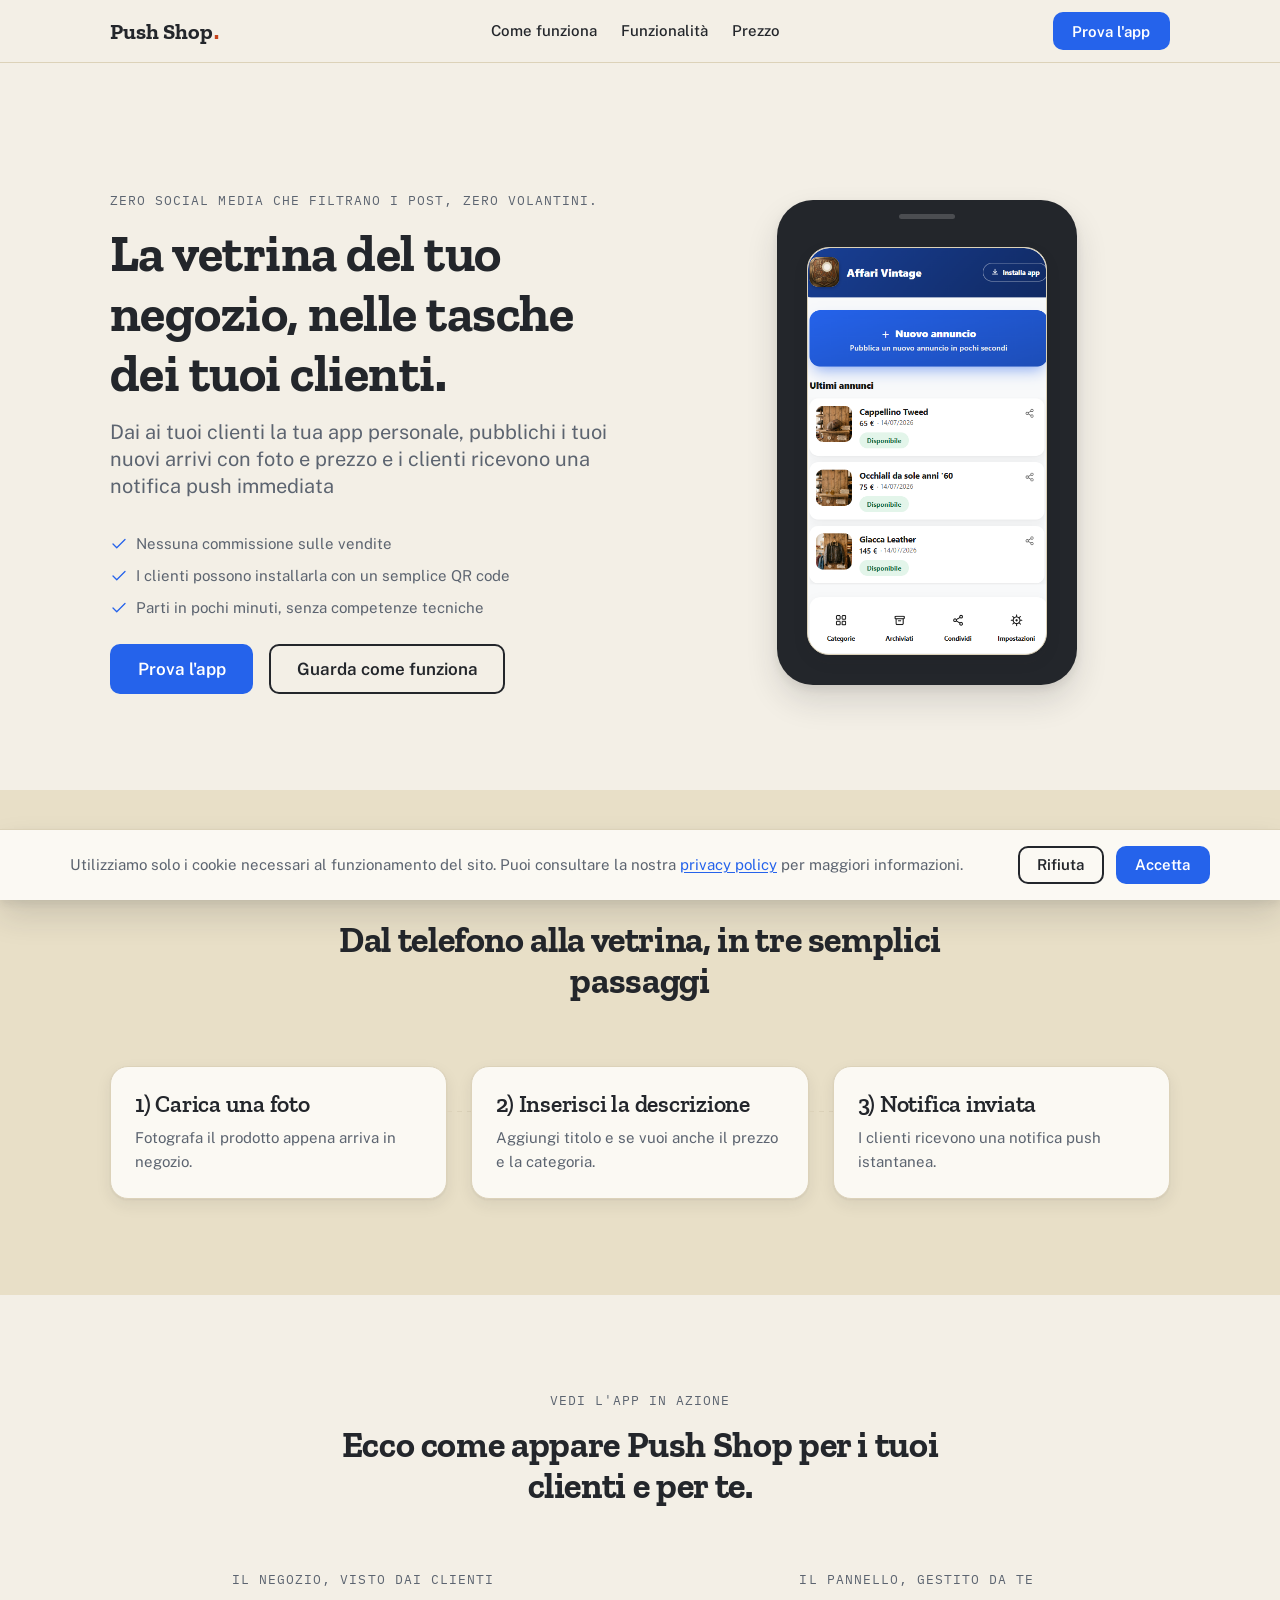
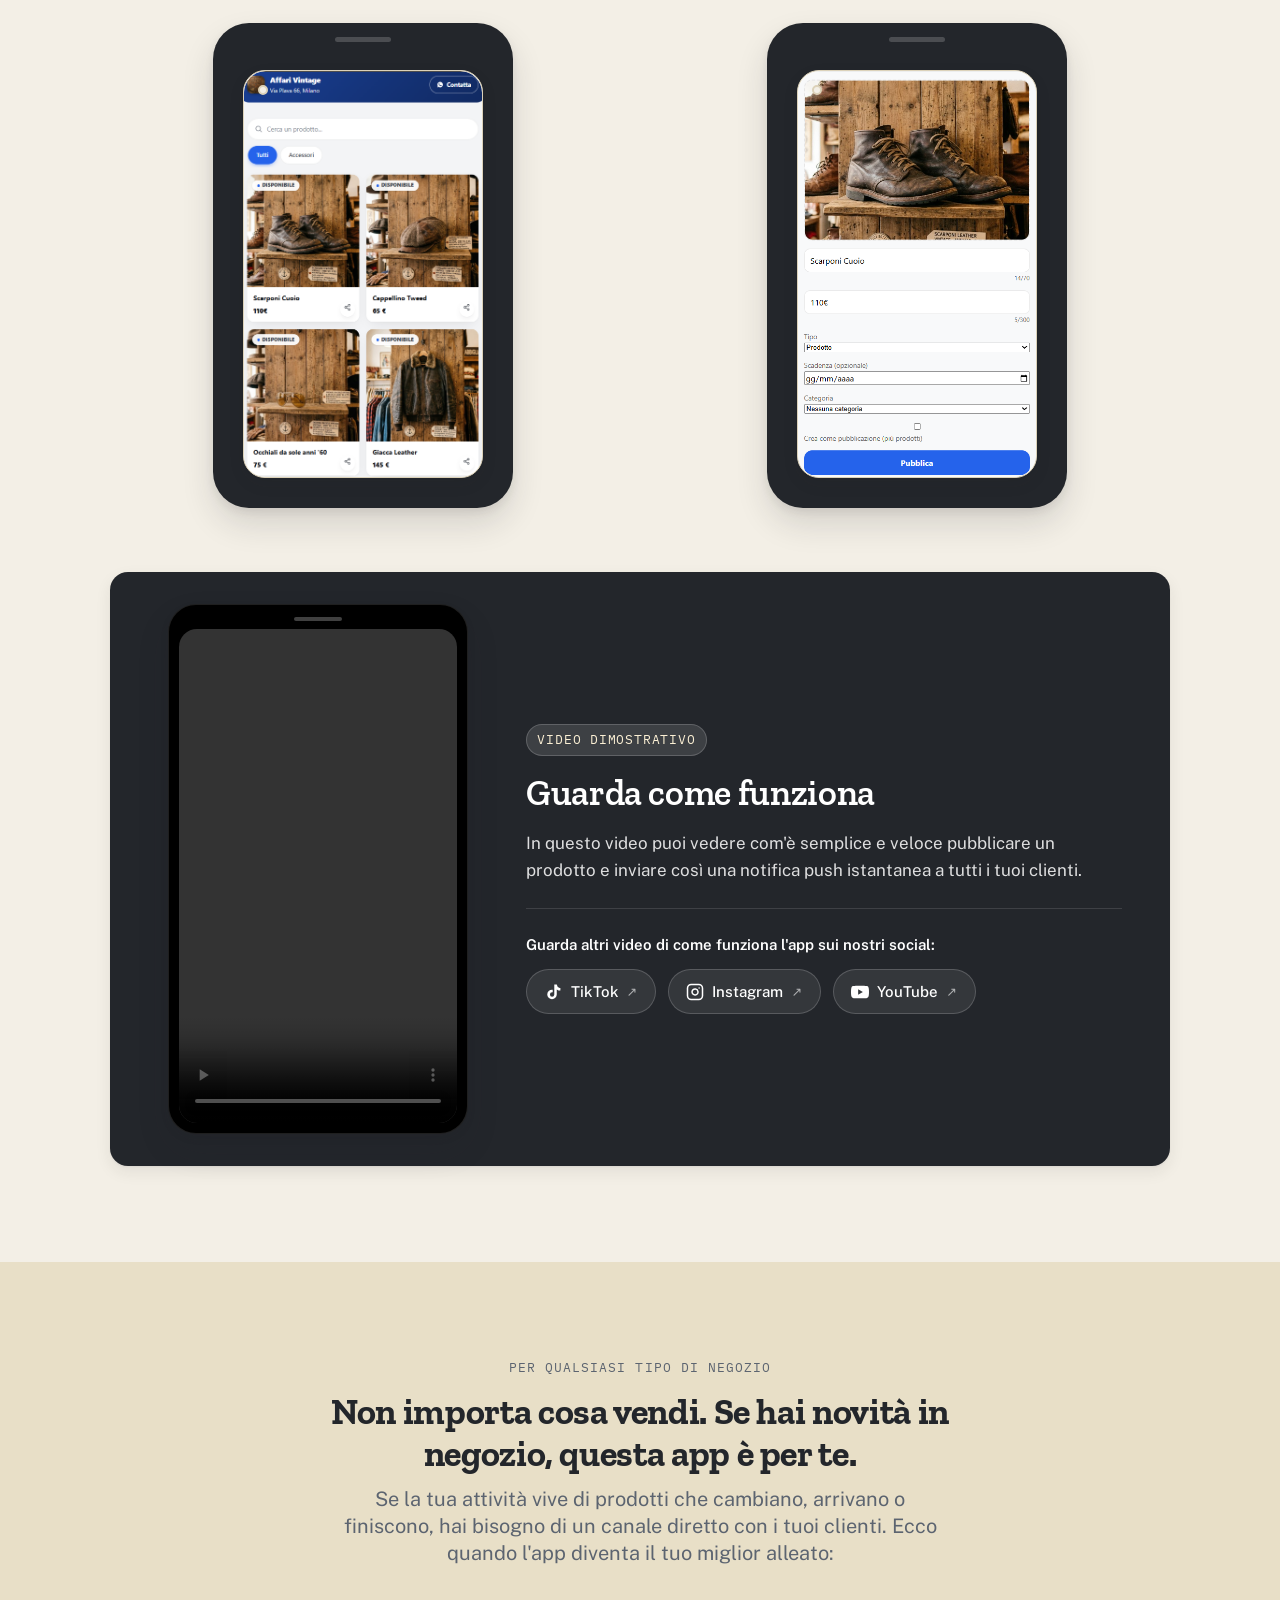
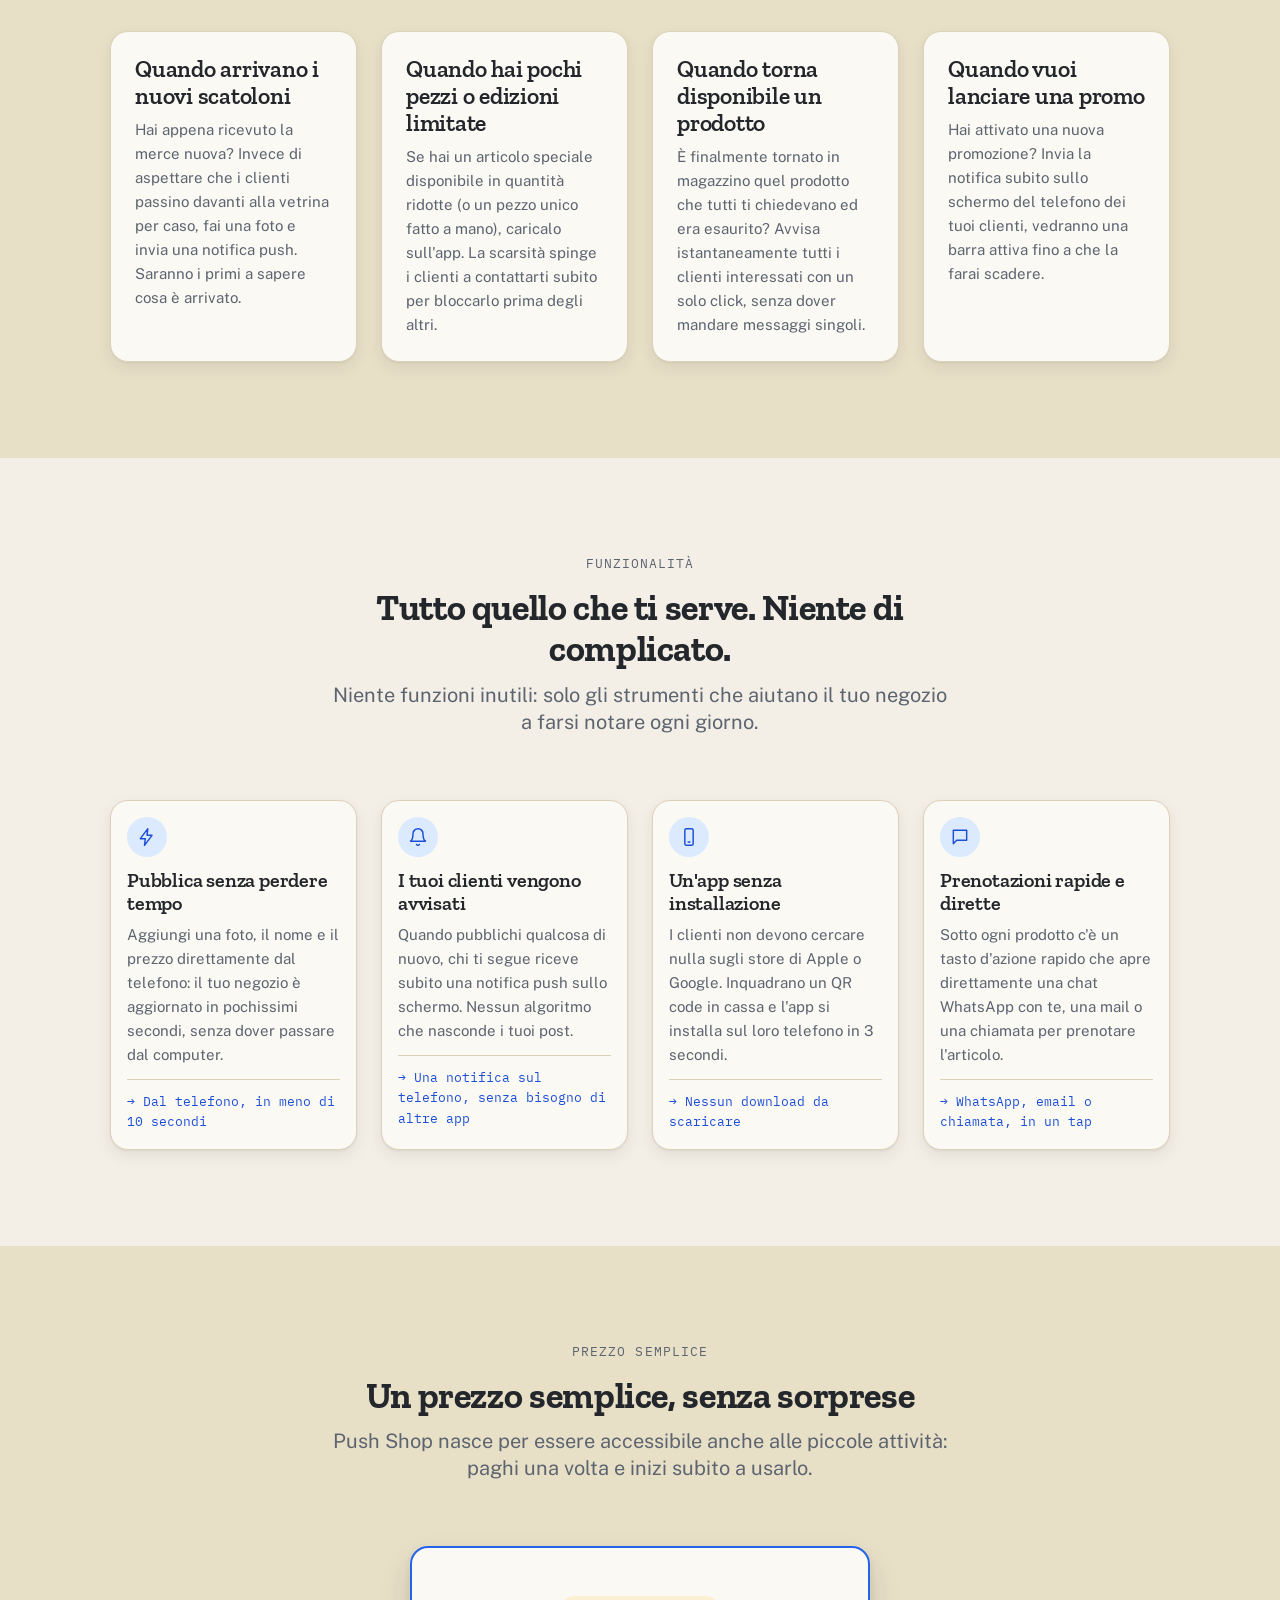
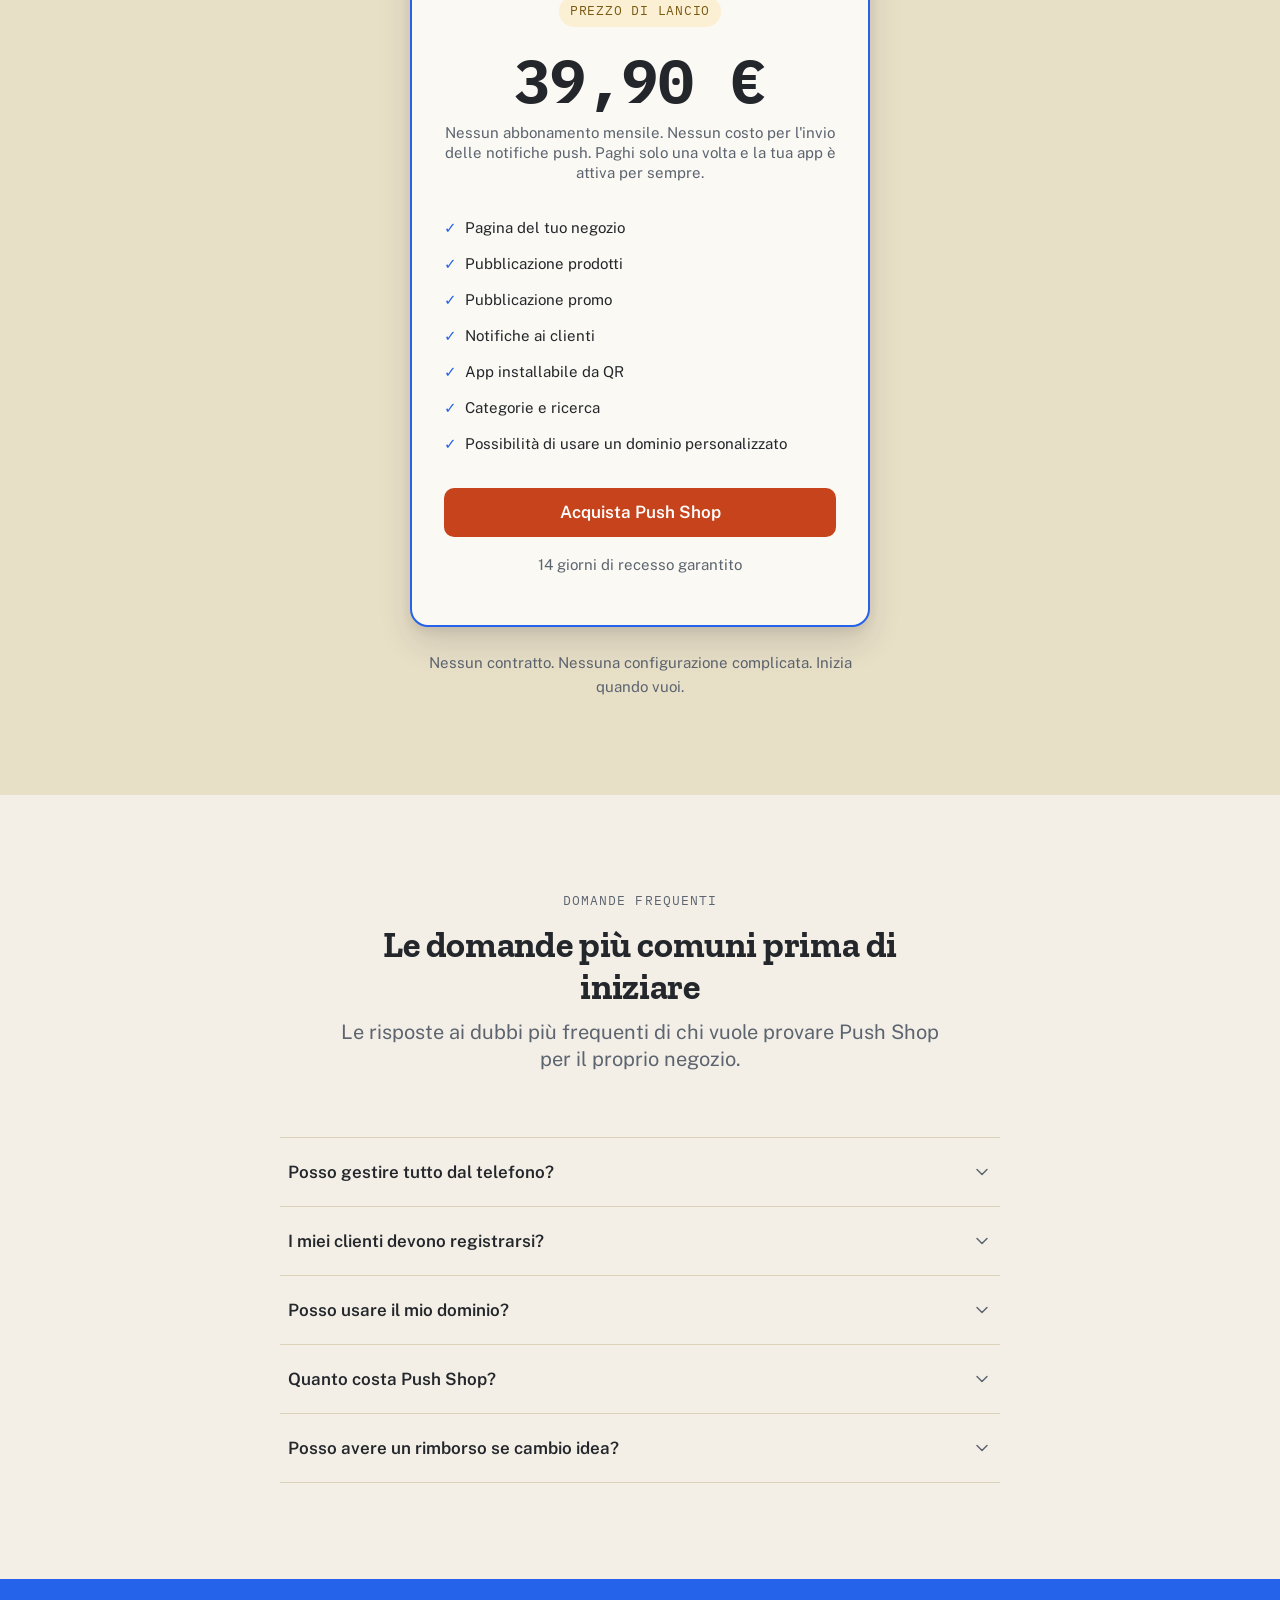
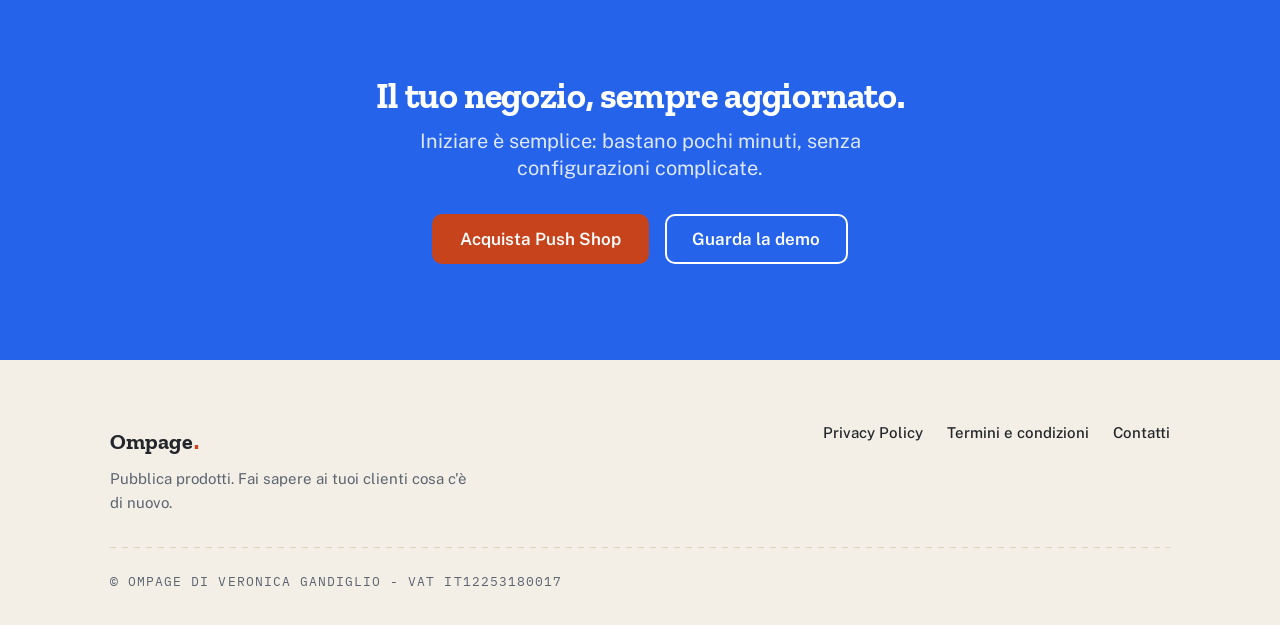
==== commit fbc08a3f: "gg" ====
--- a/index.html
+++ b/index.html
@@ -510,7 +510,7 @@
 
       <div class="site-footer__top">
         <div class="site-footer__brand">
-          <a href="#top" class="logo">Push Shop<span class="logo-dot">.</span></a>
+          <a href="#top" class="logo">Ompage<span class="logo-dot">.</span></a>
           <p class="site-footer__tagline">Pubblica prodotti. Fai sapere ai tuoi clienti cosa c'è di nuovo.</p>
         </div>
 
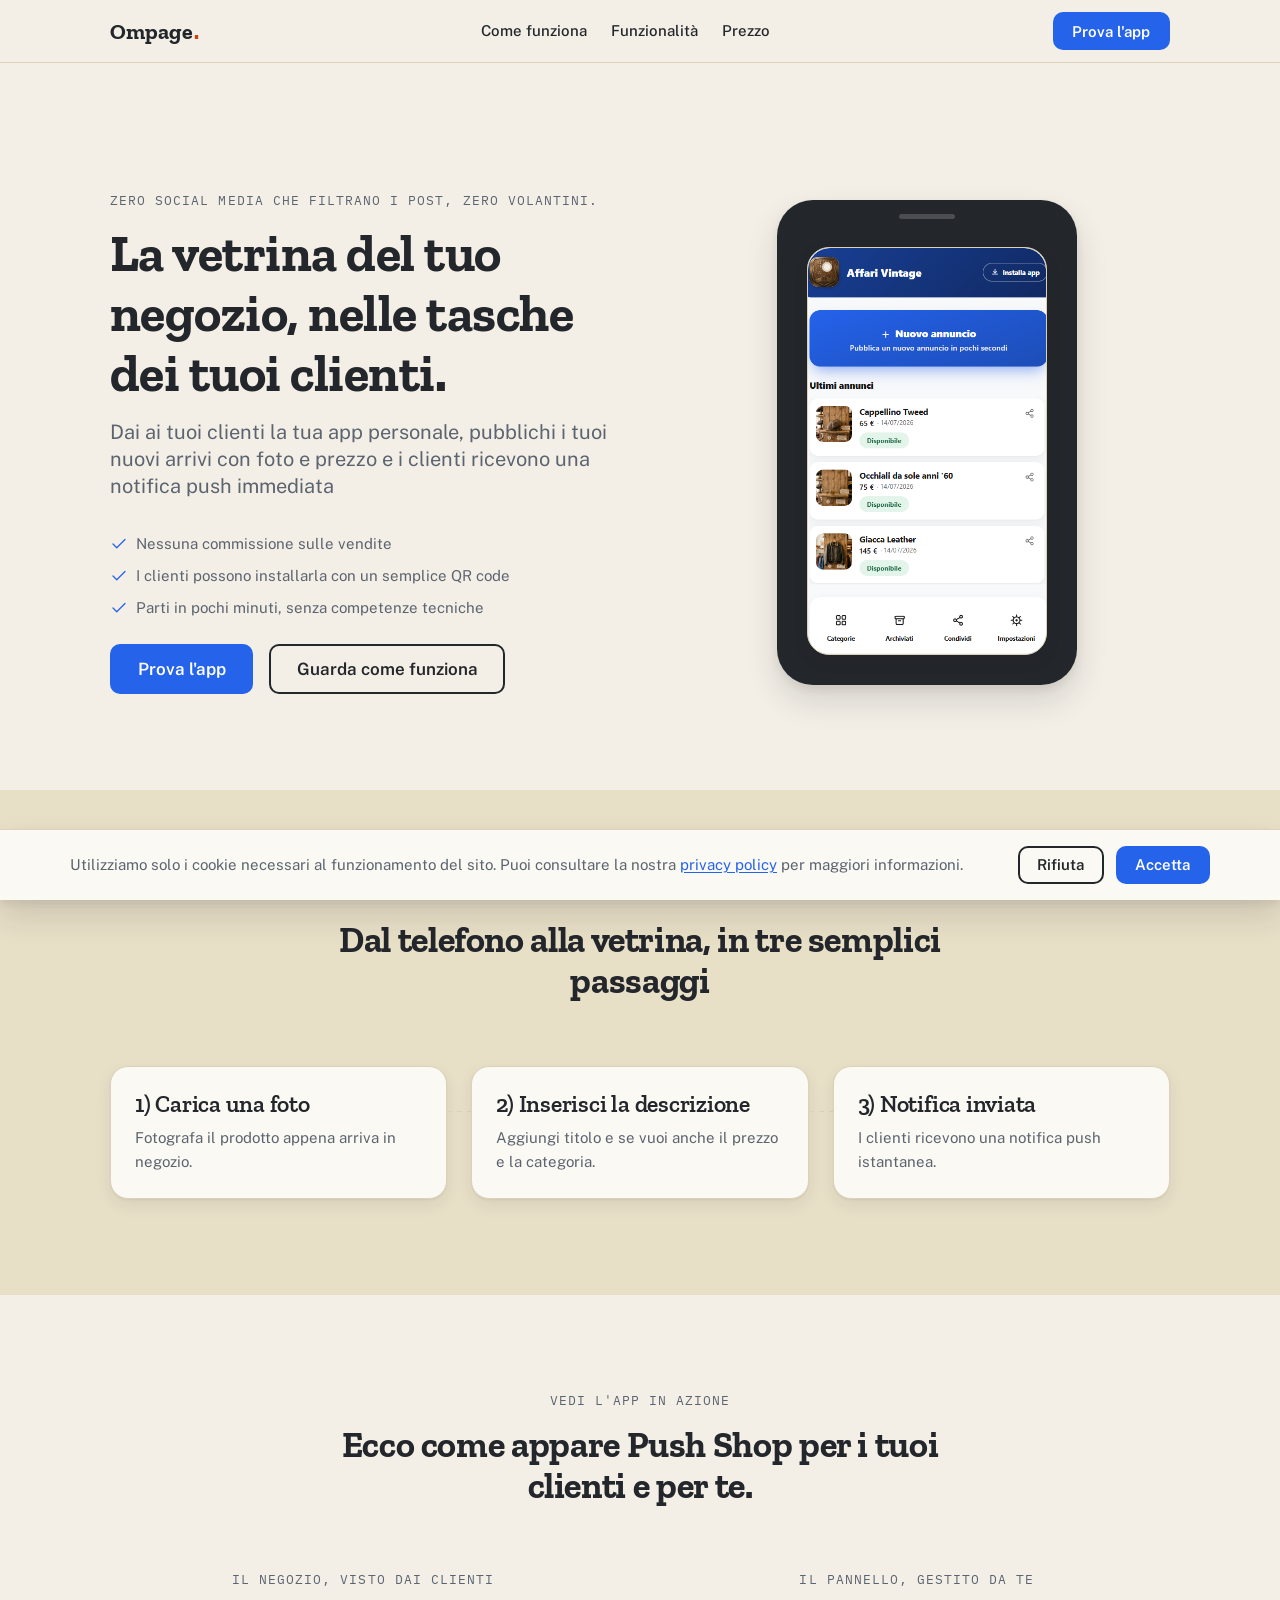
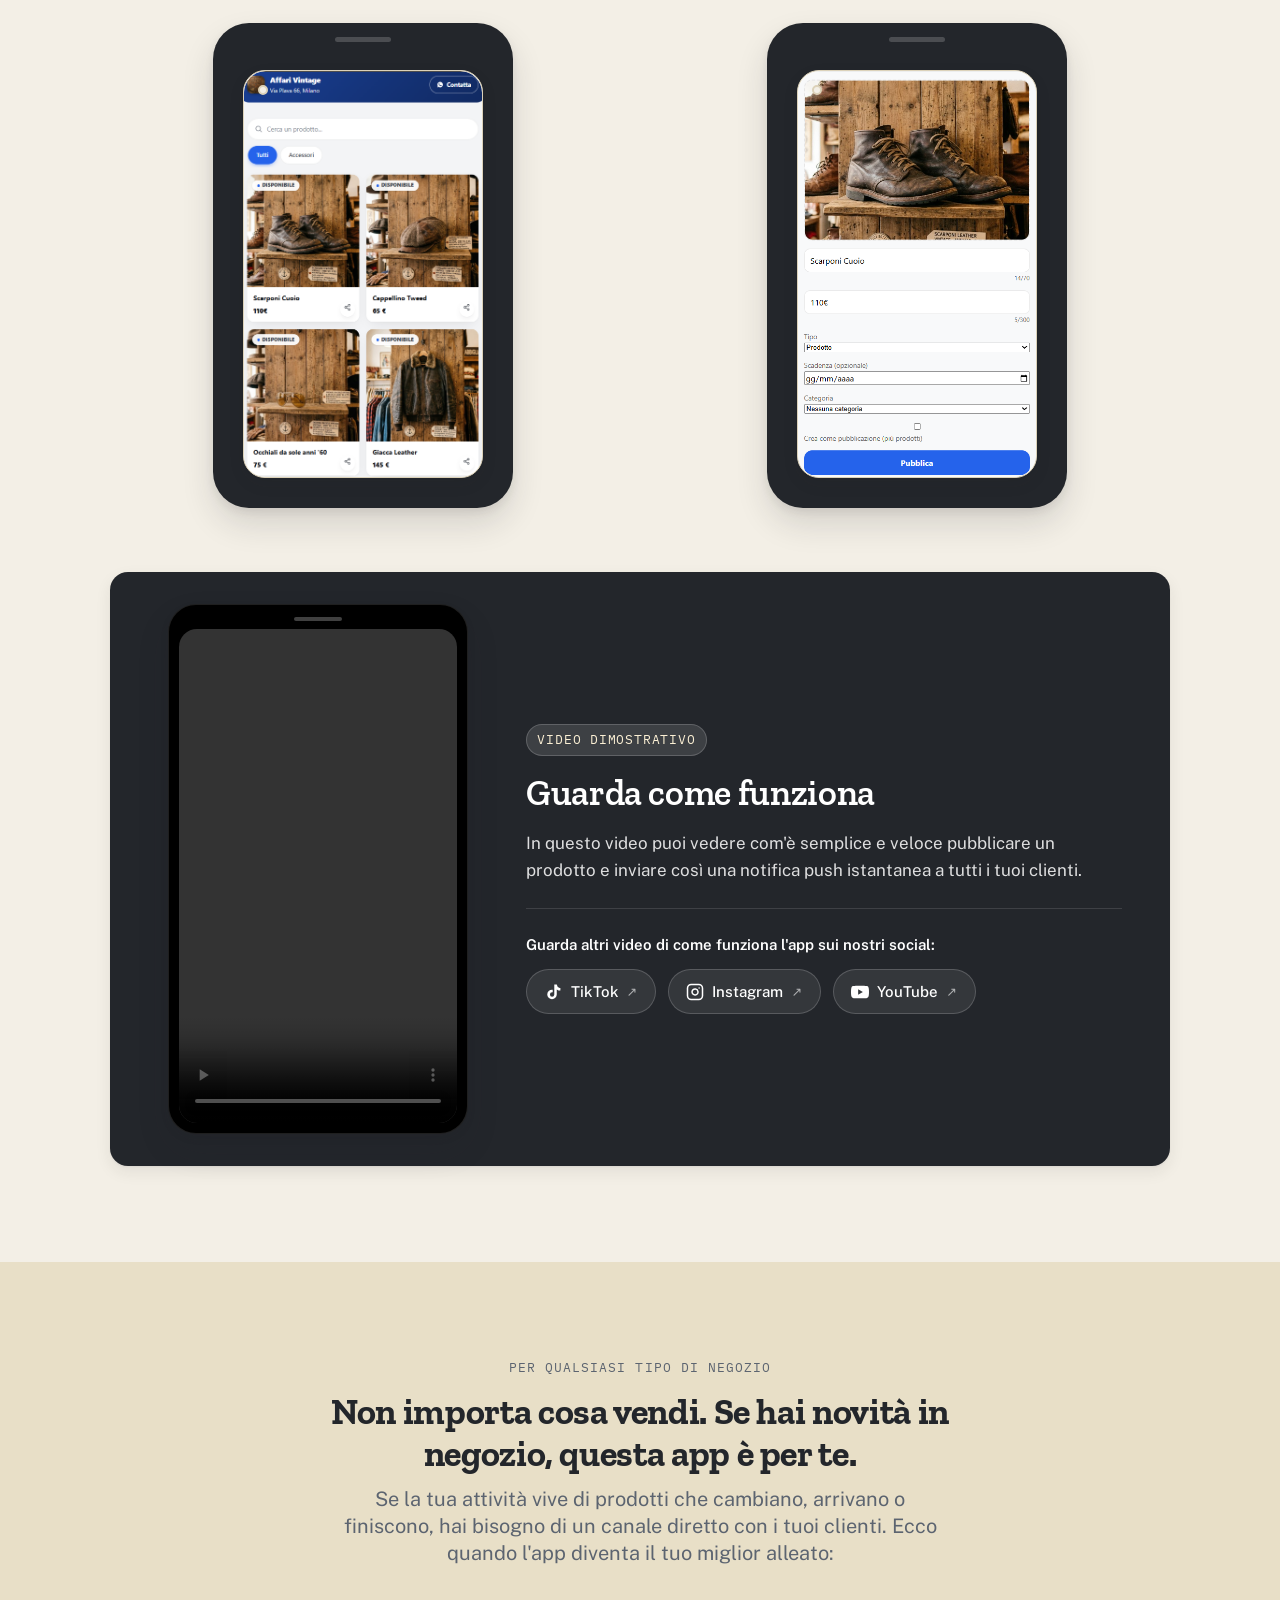
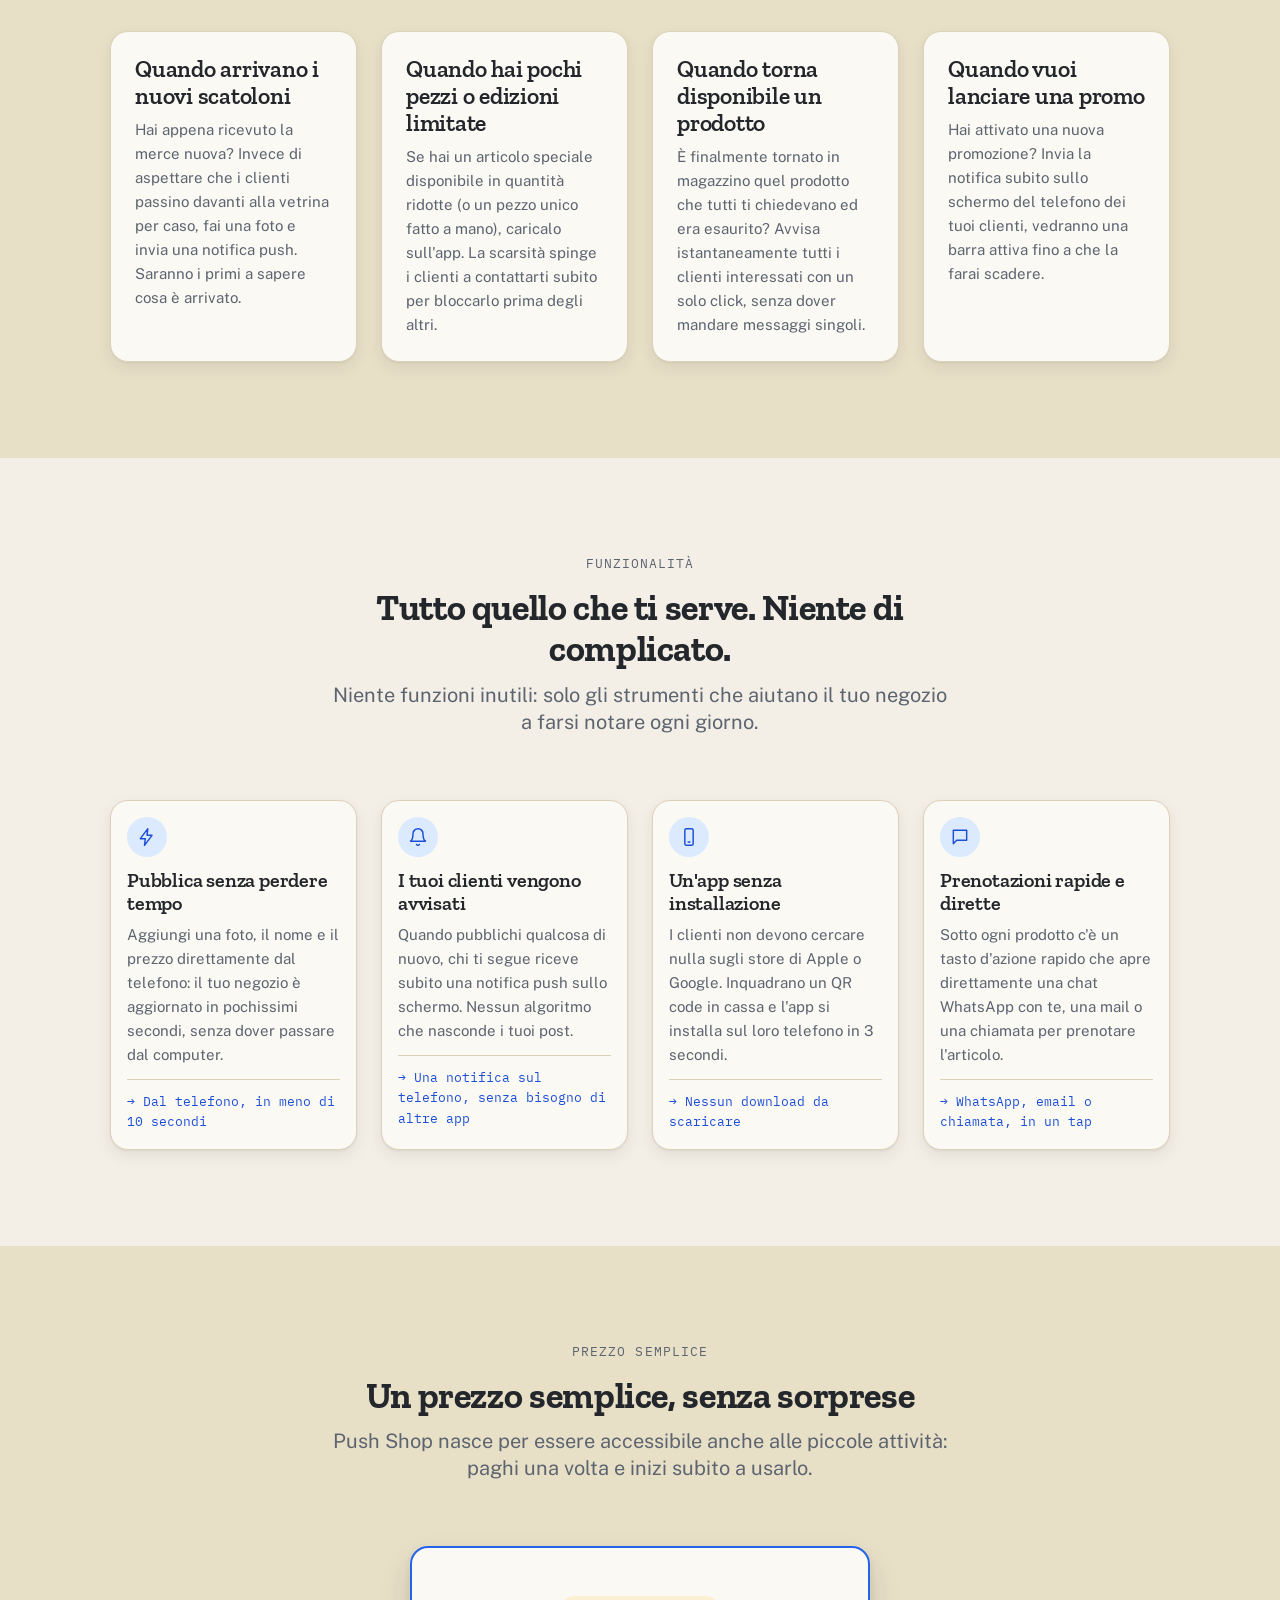
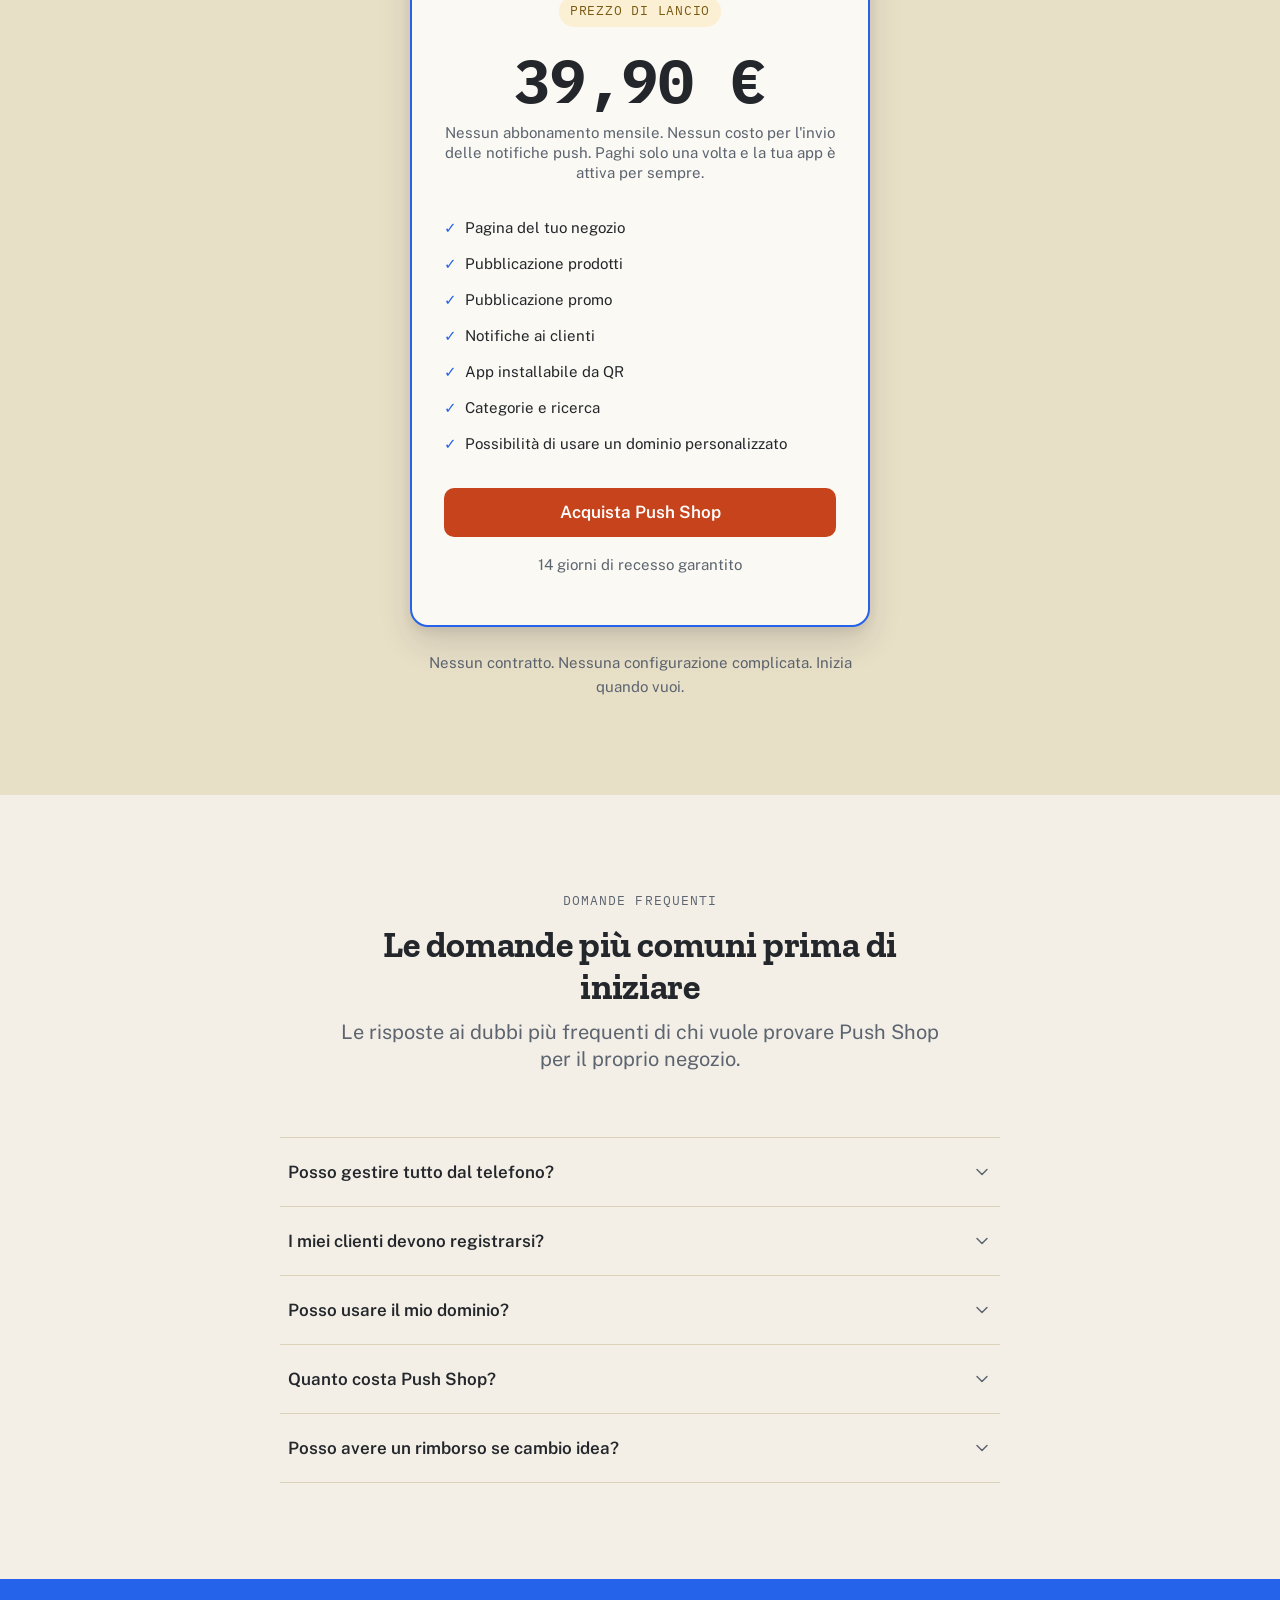
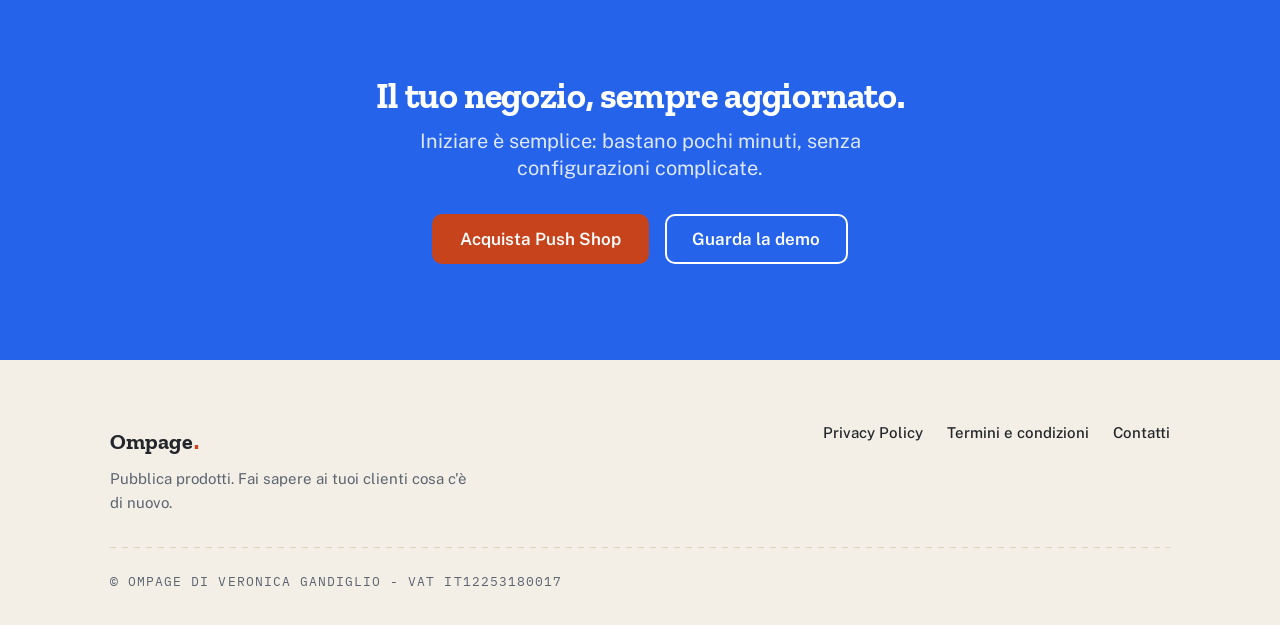
==== commit 83ad2fc8: "loh" ====
--- a/index.html
+++ b/index.html
@@ -44,7 +44,7 @@
 
   <header class="site-header">
     <div class="container site-header__inner">
-      <a href="#top" class="logo">Push Shop<span class="logo-dot">.</span></a>
+      <a href="#top" class="logo">Ompage<span class="logo-dot">.</span></a>
 
       <nav class="site-nav" aria-label="Navigazione principale">
         <a href="#come-funziona">Come funziona</a>
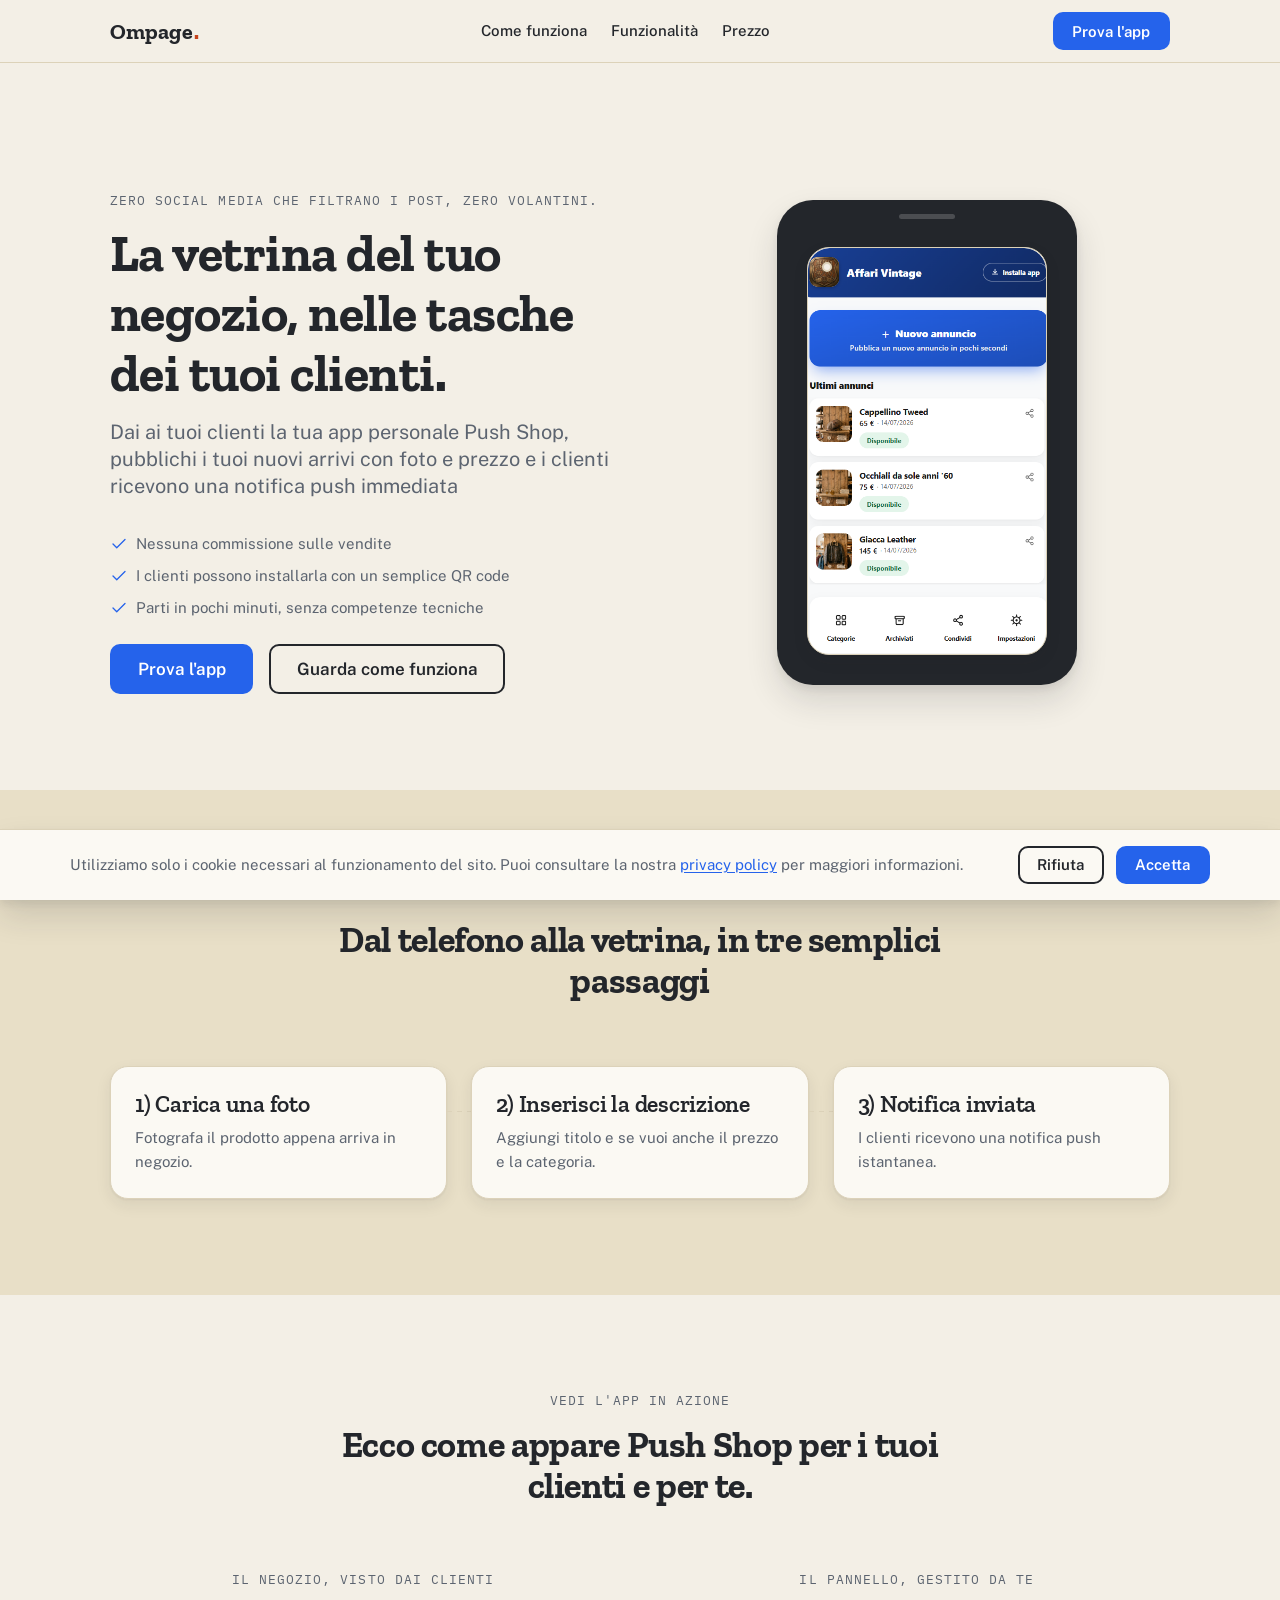
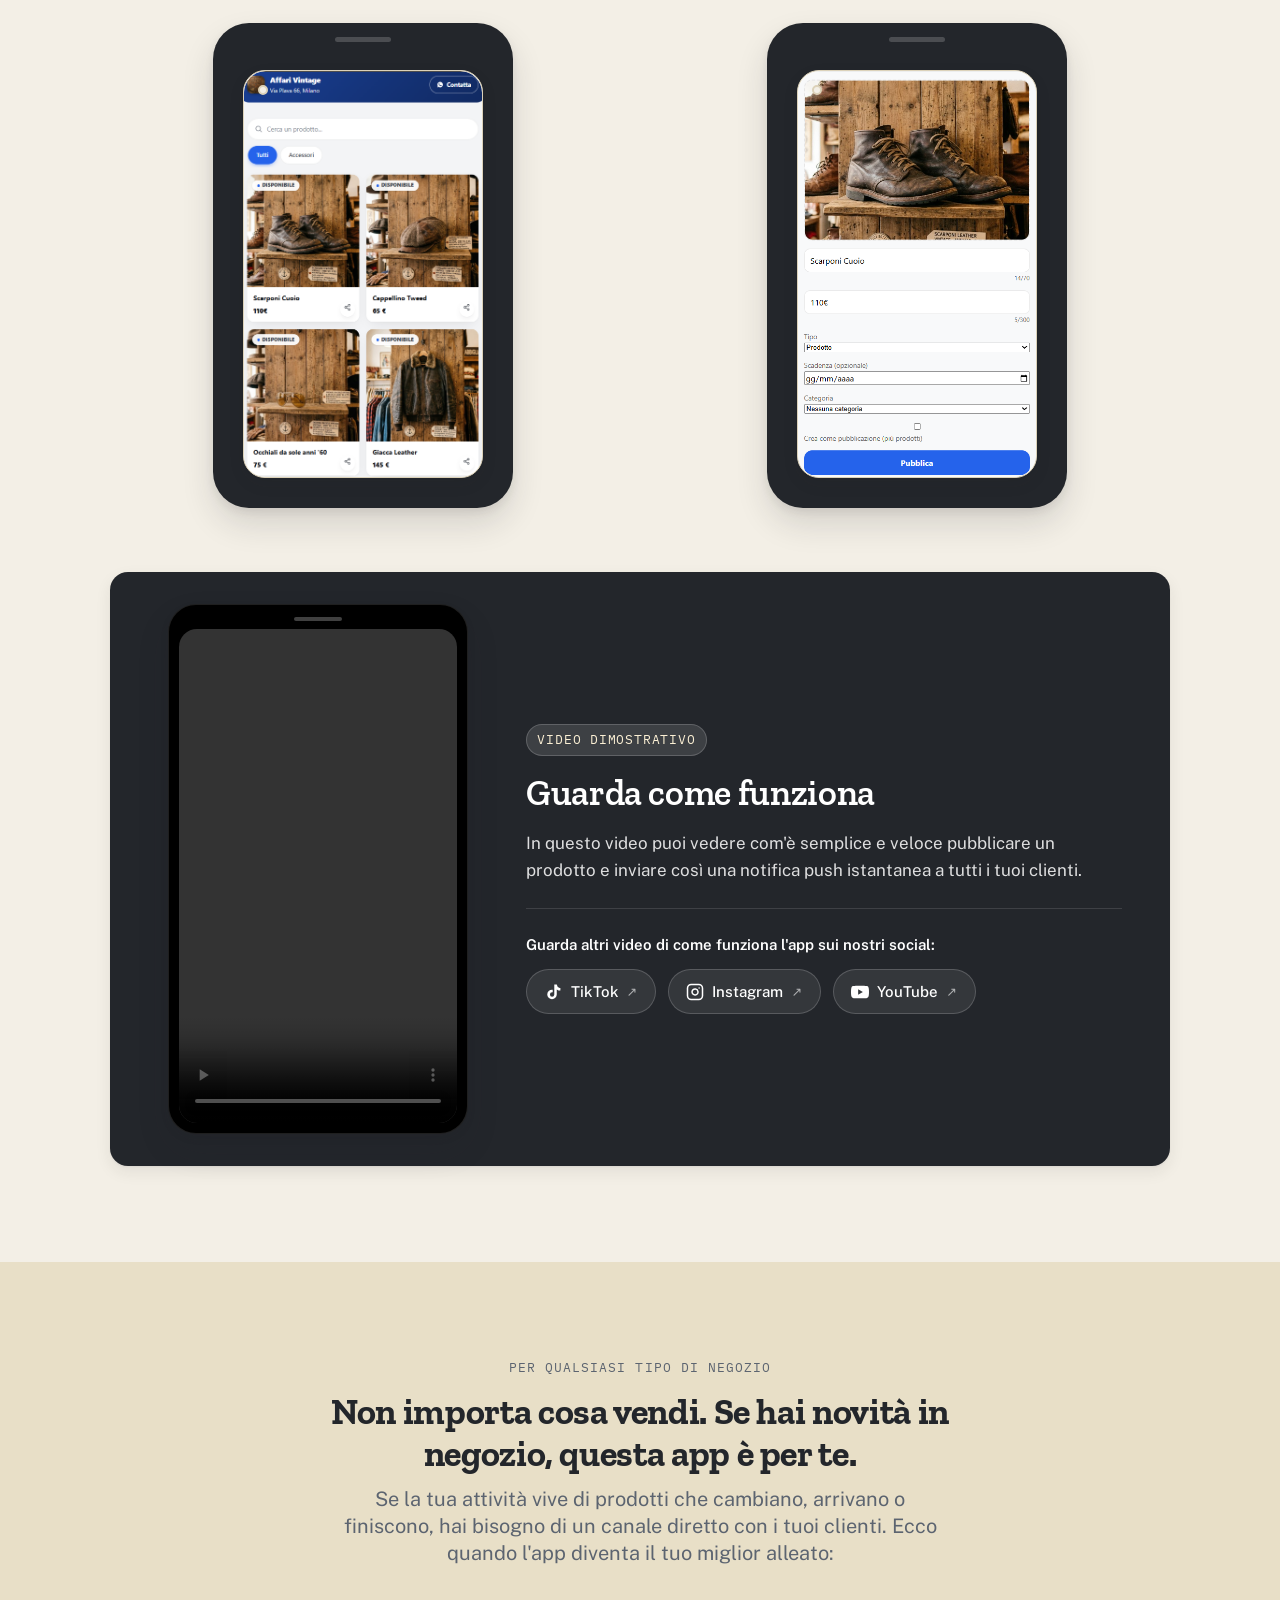
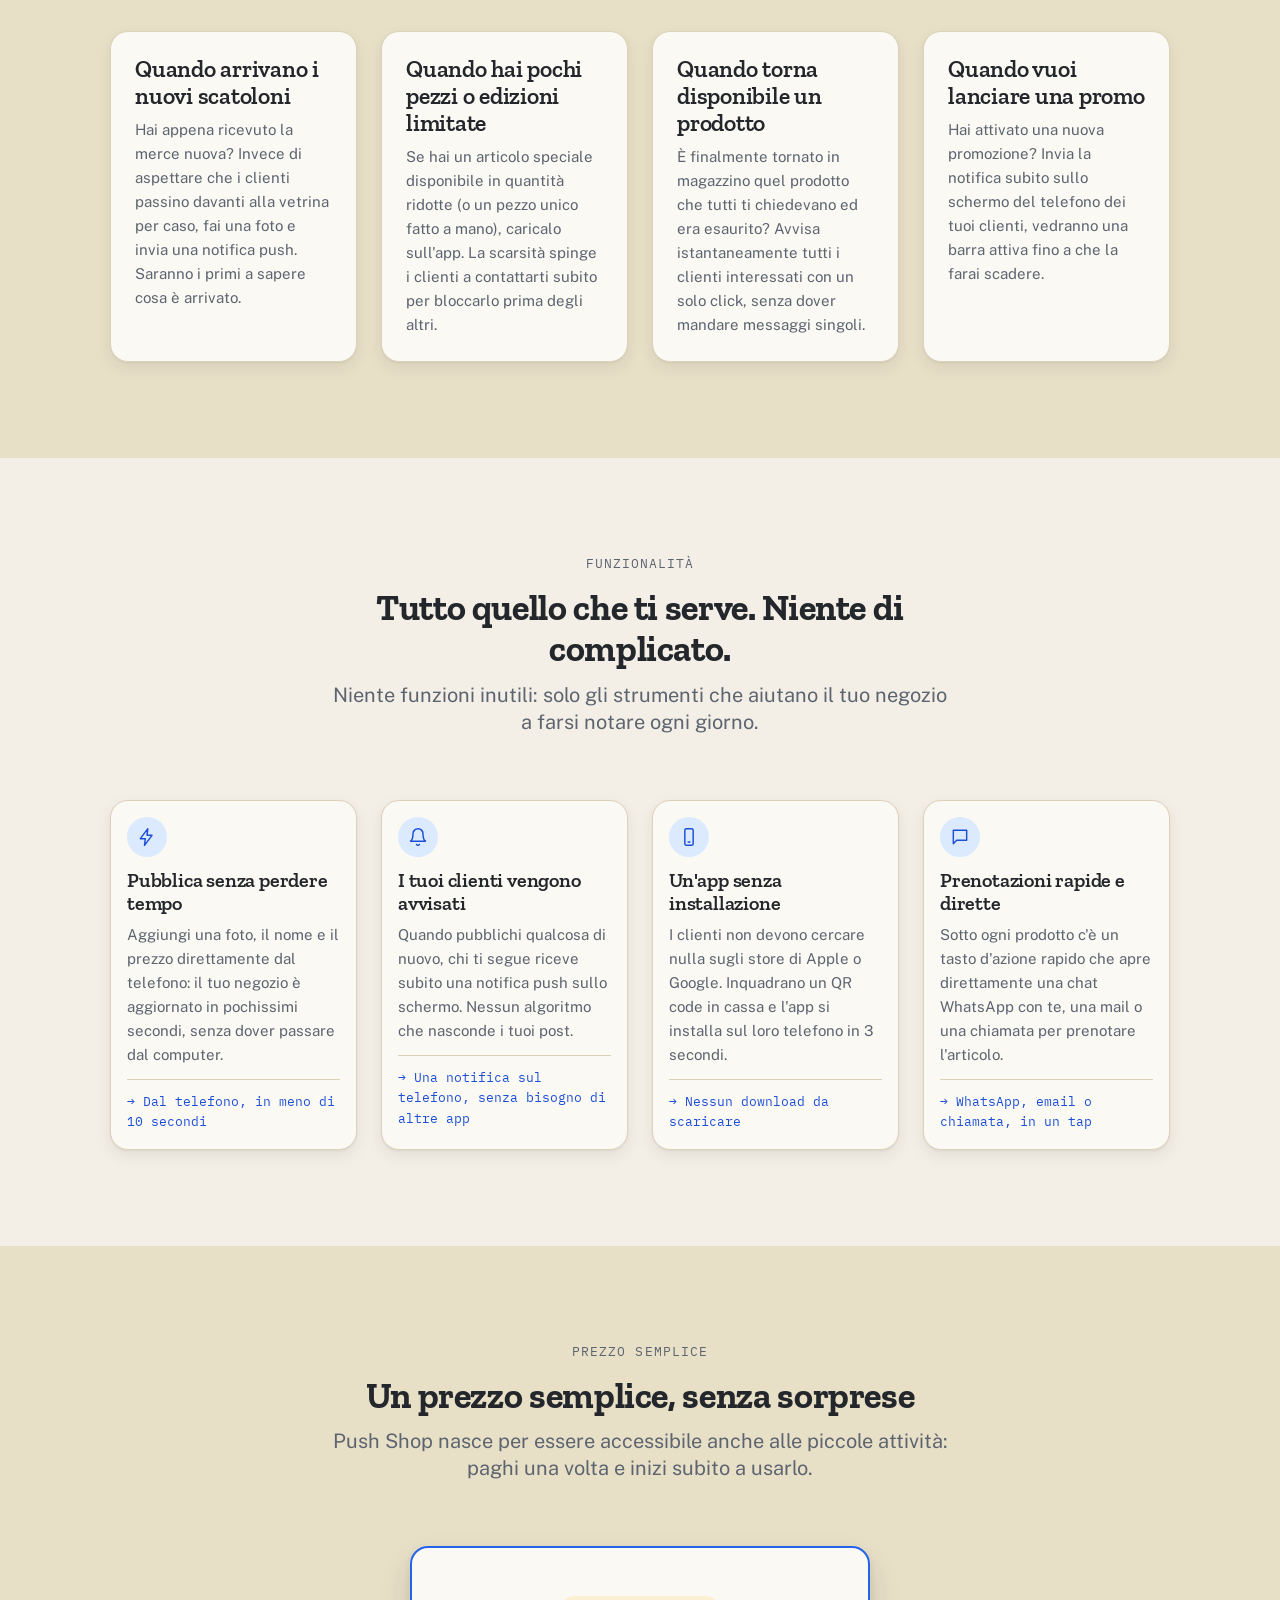
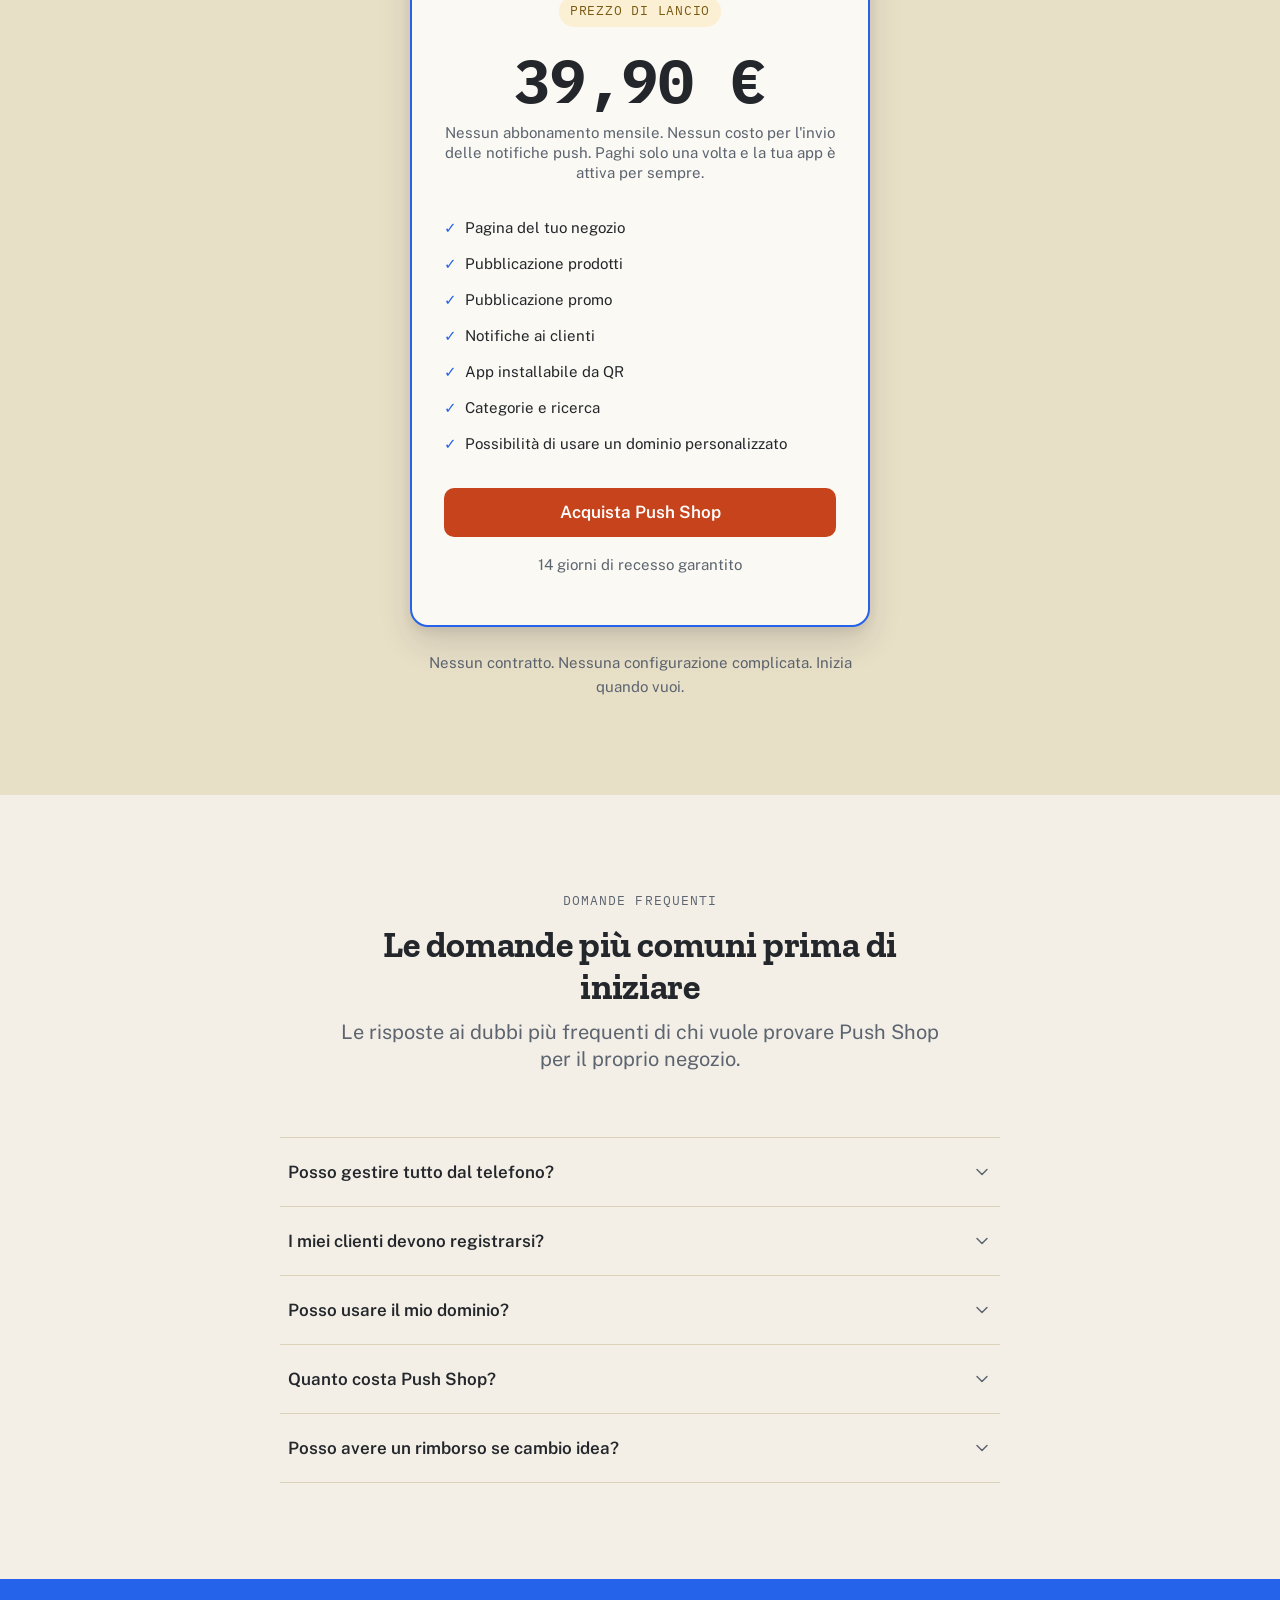
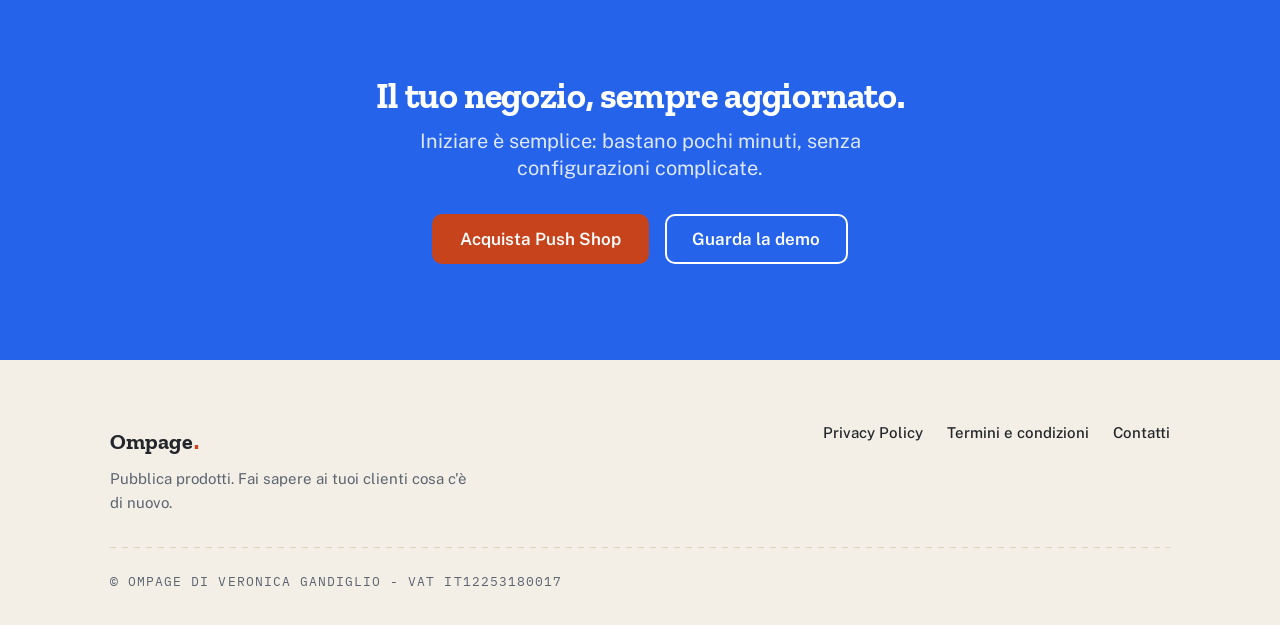
==== commit 1ca56af4: "tit" ====
--- a/index.html
+++ b/index.html
@@ -67,7 +67,7 @@
           <h1 class="hero__title">La vetrina del tuo negozio, nelle tasche dei tuoi clienti.</h1>
 
           <p class="hero__text text-lead">
-            Dai ai tuoi clienti la tua app personale, pubblichi i tuoi nuovi arrivi con foto e prezzo e i clienti ricevono una notifica push immediata
+            Dai ai tuoi clienti la tua app personale Push Shop, pubblichi i tuoi nuovi arrivi con foto e prezzo e i clienti ricevono una notifica push immediata
           </p>
 
           <ul class="hero__trust" aria-label="Punti di fiducia">
